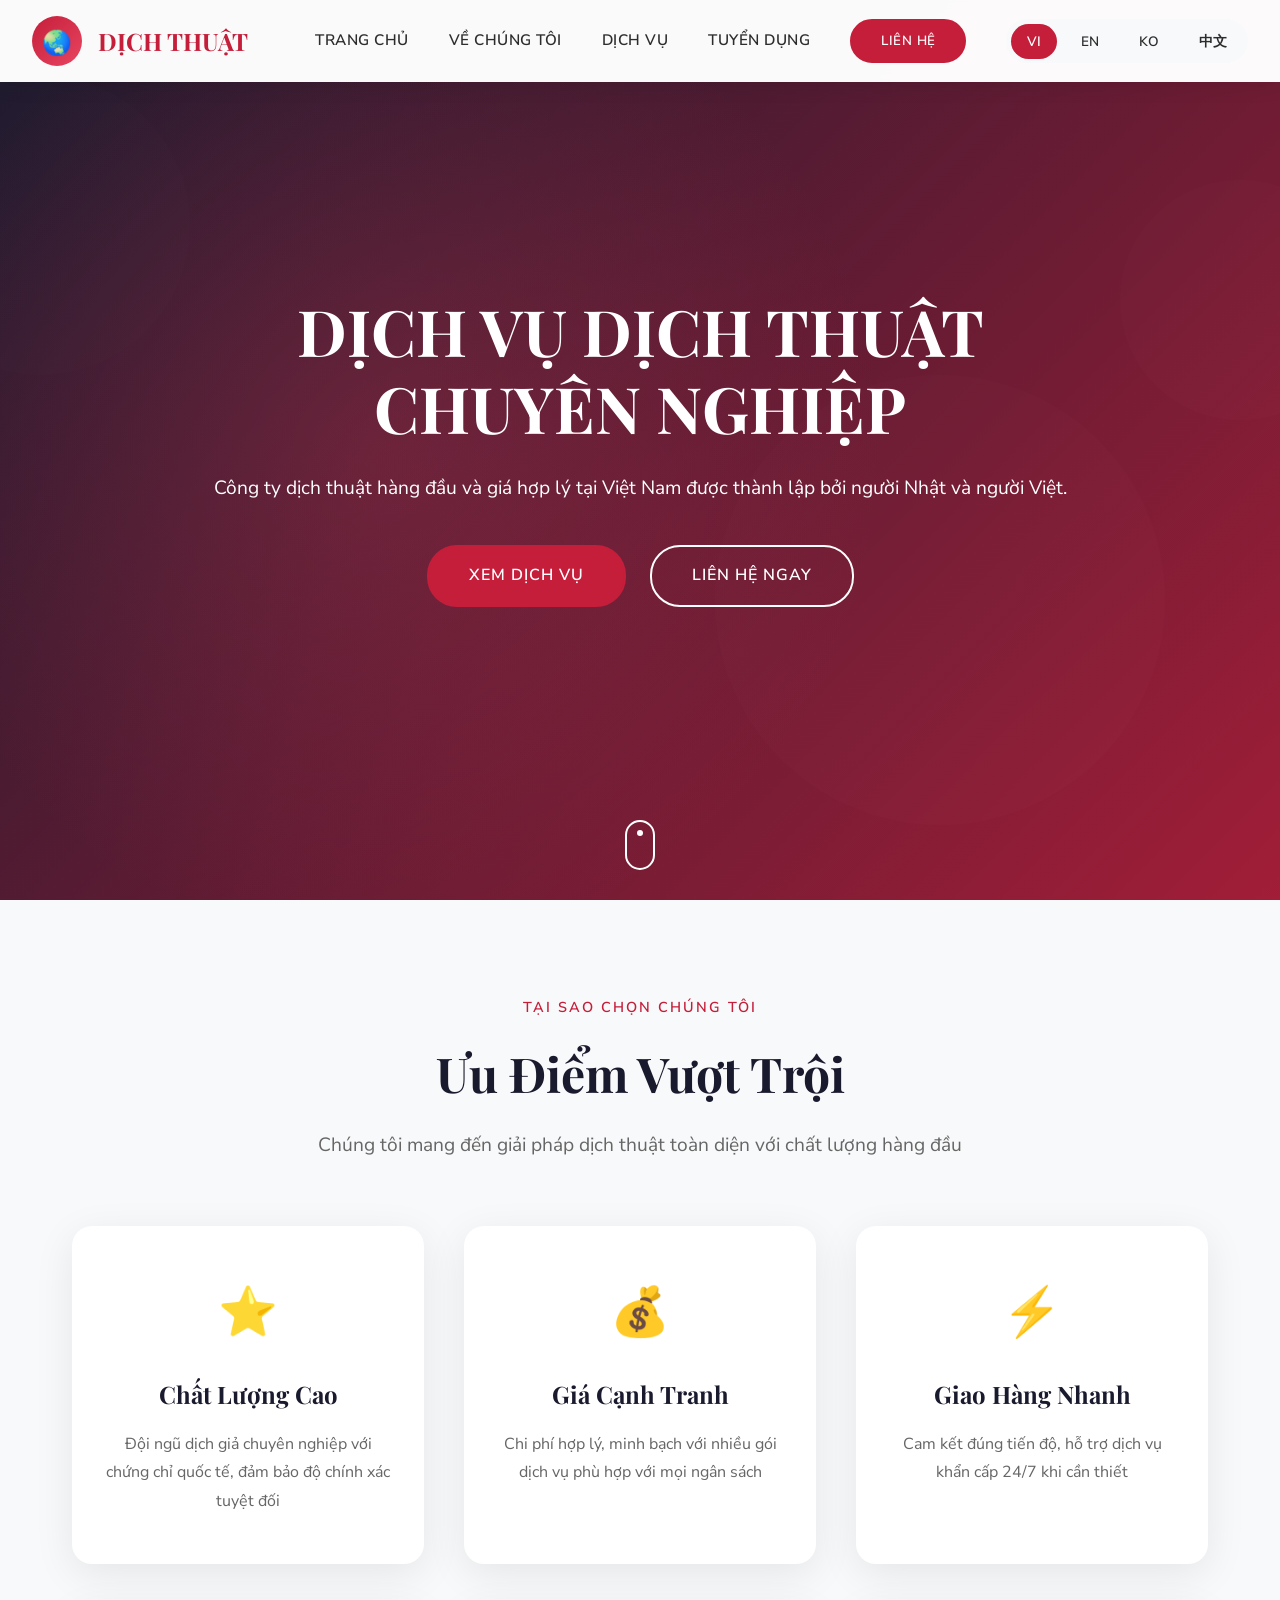
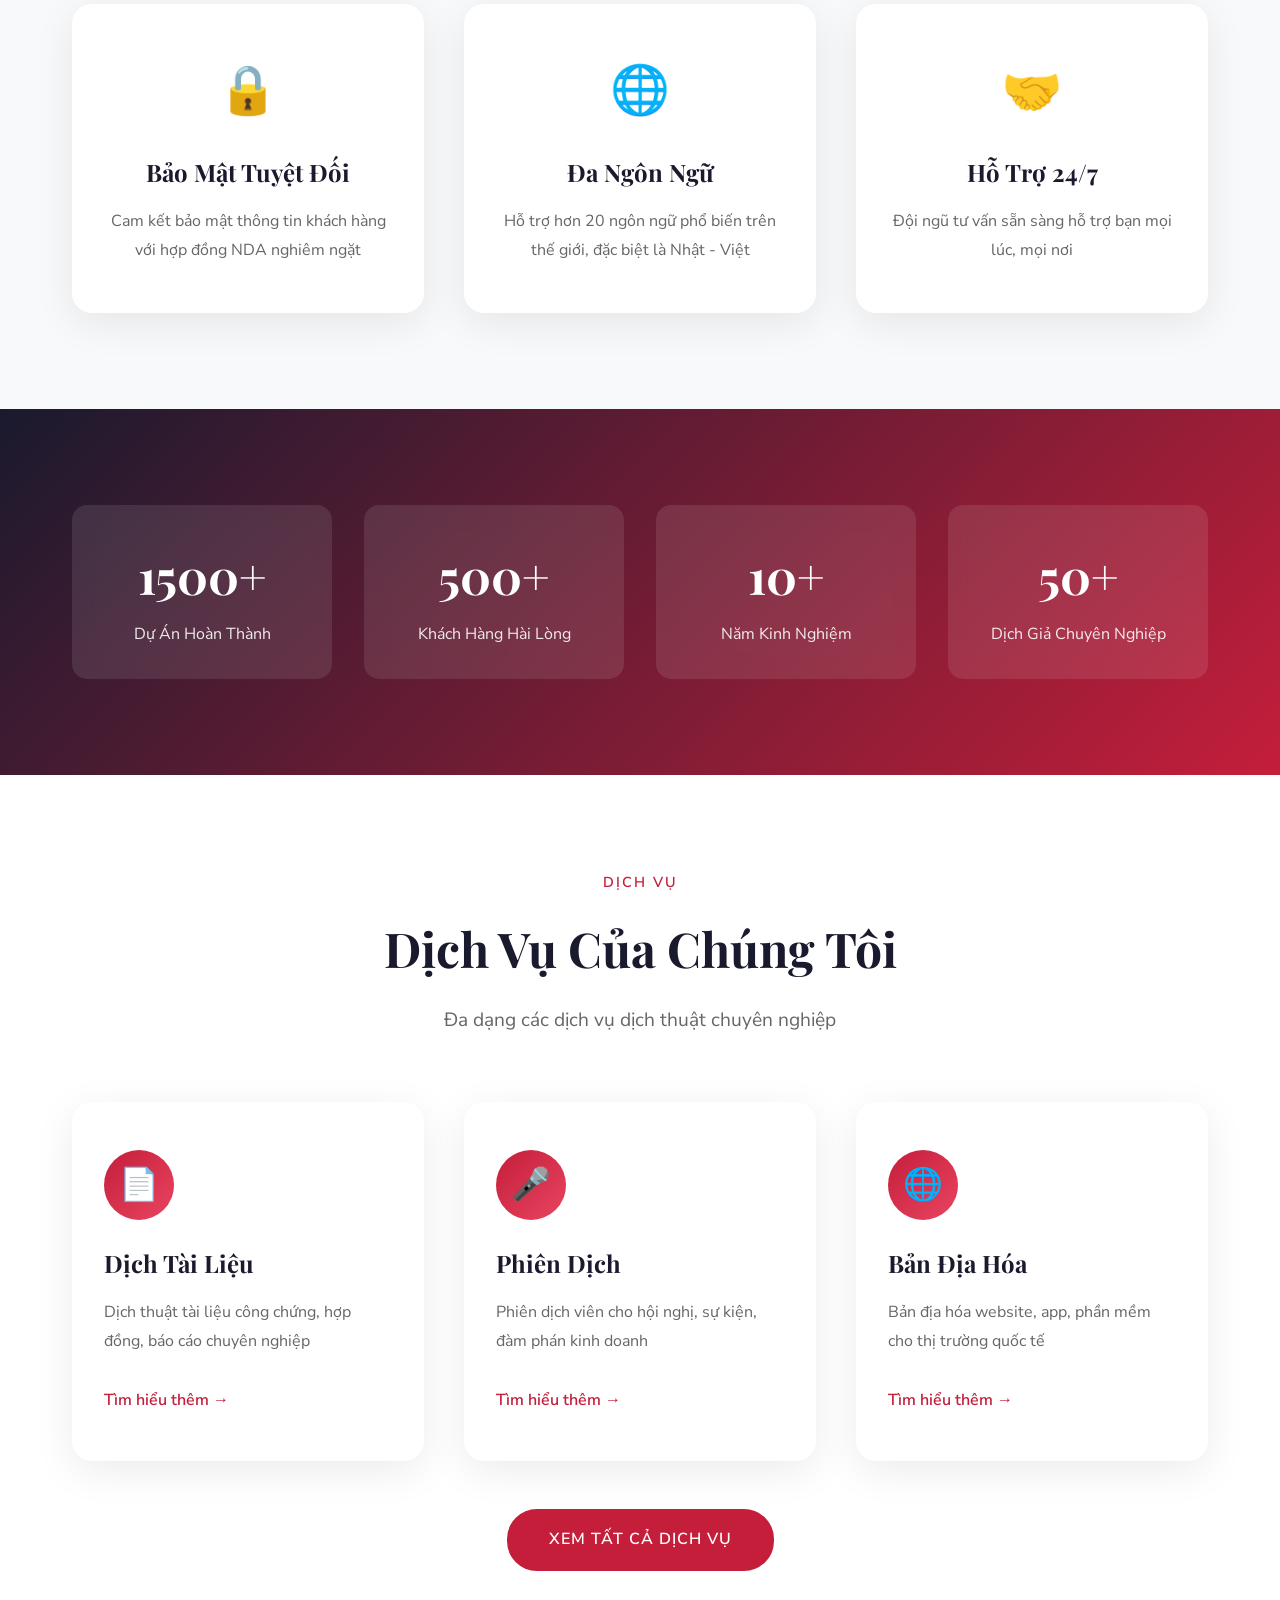
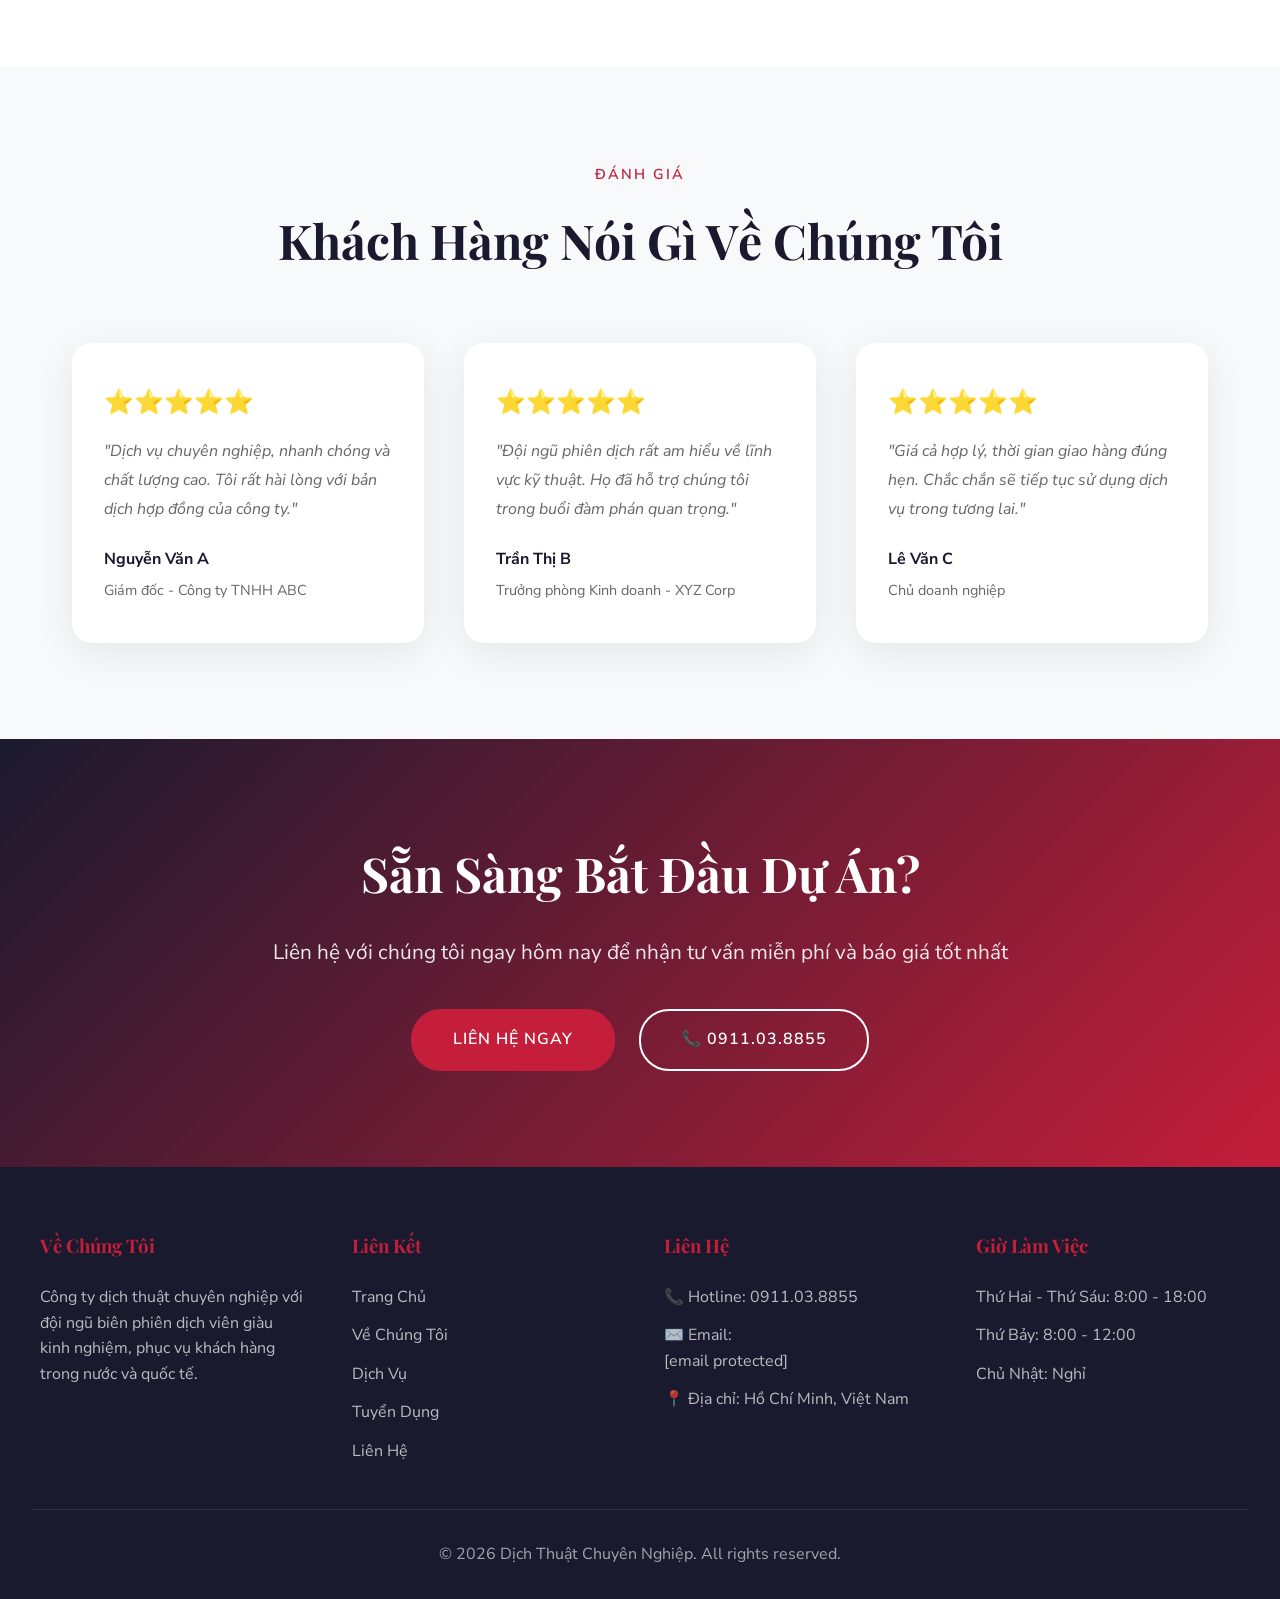
==== index.html @ 906af102 "deploy" ====
<!DOCTYPE html>
<html lang="vi">
<head>
    <meta charset="UTF-8">
    <meta name="viewport" content="width=device-width, initial-scale=1.0">
    <title>Trang Chủ - Dịch Thuật Chuyên Nghiệp</title>
    <link rel="preconnect" href="https://fonts.googleapis.com">
    <link rel="preconnect" href="https://fonts.gstatic.com" crossorigin>
    <link href="https://fonts.googleapis.com/css2?family=Playfair+Display:wght@400;600;700&family=Nunito+Sans:wght@300;400;600;700&display=swap" rel="stylesheet">
    <link rel="stylesheet" href="styles.css">
    <link rel="stylesheet" href="language-switcher.css">
</head>
<body>
    <!-- Navigation -->
    <nav class="navbar" id="navbar">
        <div class="nav-container">
            <div class="logo">
                <div class="logo-icon">🌏</div>
                <span>DỊCH THUẬT</span>
            </div>
            <ul class="nav-menu" id="navMenu">
                <li><a href="index.html" class="nav-link active" data-i18n="nav.home">Trang Chủ</a></li>
                <li><a href="about.html" class="nav-link" data-i18n="nav.about">Về Chúng Tôi</a></li>
                <li><a href="services.html" class="nav-link" data-i18n="nav.services">Dịch Vụ</a></li>
                <li><a href="recruitment.html" class="nav-link" data-i18n="nav.recruitment">Tuyển Dụng</a></li>
                <li><a href="contact.html"><button class="contact-btn" data-i18n="nav.contact">Liên Hệ</button></a></li>
                
                <!-- Language Switcher - Updated for 4 languages -->
                <li class="language-switcher">
                    <button class="lang-btn" data-lang="vi">VI</button>
                    <button class="lang-btn" data-lang="en">EN</button>
                    <button class="lang-btn" data-lang="ko">KO</button>
                    <button class="lang-btn" data-lang="zh">中文</button>
                </li>
            </ul>
            <button class="mobile-menu-btn" id="mobileMenuBtn">☰</button>
        </div>
    </nav>

    <!-- Hero Section -->
    <section class="hero">
        <div class="hero-content">
            <h1 data-i18n="hero.title">DỊCH VỤ DỊCH THUẬT CHUYÊN NGHIỆP</h1>
            <p class="hero-description" data-i18n="hero.desc">
                Công ty dịch thuật hàng đầu và giá hợp lý tại Việt Nam được thành lập bởi người Nhật và người Việt.
            </p>
            <div class="hero-buttons">
                <a href="services.html" class="btn-primary" data-i18n="hero.btn1">Xem Dịch Vụ</a>
                <a href="contact.html" class="btn-secondary" data-i18n="hero.btn2">Liên Hệ Ngay</a>
            </div>
        </div>
        <div class="scroll-indicator">
            <span></span>
        </div>
    </section>

    <!-- Why Choose Us Section -->
    <section class="section-light">
        <div class="container">
            <div class="section-header fade-in">
                <div class="section-tag" data-i18n="why.tag">TẠI SAO CHỌN CHÚNG TÔI</div>
                <h2 class="section-title" data-i18n="why.title">Ưu Điểm Vượt Trội</h2>
                <p class="section-description" data-i18n="why.desc">
                    Chúng tôi mang đến giải pháp dịch thuật toàn diện với chất lượng hàng đầu
                </p>
            </div>
            <div class="features-grid">
                <div class="feature-card fade-in">
                    <div class="feature-icon">⭐</div>
                    <h3 data-i18n="feature.quality.title">Chất Lượng Cao</h3>
                    <p data-i18n="feature.quality.desc">Đội ngũ dịch giả chuyên nghiệp với chứng chỉ quốc tế, đảm bảo độ chính xác tuyệt đối</p>
                </div>
                <div class="feature-card fade-in">
                    <div class="feature-icon">💰</div>
                    <h3 data-i18n="feature.price.title">Giá Cạnh Tranh</h3>
                    <p data-i18n="feature.price.desc">Chi phí hợp lý, minh bạch với nhiều gói dịch vụ phù hợp với mọi ngân sách</p>
                </div>
                <div class="feature-card fade-in">
                    <div class="feature-icon">⚡</div>
                    <h3 data-i18n="feature.speed.title">Giao Hàng Nhanh</h3>
                    <p data-i18n="feature.speed.desc">Cam kết đúng tiến độ, hỗ trợ dịch vụ khẩn cấp 24/7 khi cần thiết</p>
                </div>
                <div class="feature-card fade-in">
                    <div class="feature-icon">🔒</div>
                    <h3 data-i18n="feature.security.title">Bảo Mật Tuyệt Đối</h3>
                    <p data-i18n="feature.security.desc">Cam kết bảo mật thông tin khách hàng với hợp đồng NDA nghiêm ngặt</p>
                </div>
                <div class="feature-card fade-in">
                    <div class="feature-icon">🌐</div>
                    <h3 data-i18n="feature.multilang.title">Đa Ngôn Ngữ</h3>
                    <p data-i18n="feature.multilang.desc">Hỗ trợ hơn 20 ngôn ngữ phổ biến trên thế giới, đặc biệt là Nhật - Việt</p>
                </div>
                <div class="feature-card fade-in">
                    <div class="feature-icon">🤝</div>
                    <h3 data-i18n="feature.support.title">Hỗ Trợ 24/7</h3>
                    <p data-i18n="feature.support.desc">Đội ngũ tư vấn sẵn sàng hỗ trợ bạn mọi lúc, mọi nơi</p>
                </div>
            </div>
        </div>
    </section>

    <!-- Stats Section -->
    <section class="stats-section">
        <div class="container">
            <div class="stats-grid fade-in">
                <div class="stat-item">
                    <div class="stat-number">1500+</div>
                    <div class="stat-label" data-i18n="stat.projects">Dự Án Hoàn Thành</div>
                </div>
                <div class="stat-item">
                    <div class="stat-number">500+</div>
                    <div class="stat-label" data-i18n="stat.clients">Khách Hàng Hài Lòng</div>
                </div>
                <div class="stat-item">
                    <div class="stat-number">10+</div>
                    <div class="stat-label" data-i18n="stat.experience">Năm Kinh Nghiệm</div>
                </div>
                <div class="stat-item">
                    <div class="stat-number">50+</div>
                    <div class="stat-label" data-i18n="stat.translators">Dịch Giả Chuyên Nghiệp</div>
                </div>
            </div>
        </div>
    </section>

    <!-- Services Preview -->
    <section class="section-white">
        <div class="container">
            <div class="section-header fade-in">
                <div class="section-tag" data-i18n="services.tag">DỊCH VỤ</div>
                <h2 class="section-title" data-i18n="services.title">Dịch Vụ Của Chúng Tôi</h2>
                <p class="section-description" data-i18n="services.desc">
                    Đa dạng các dịch vụ dịch thuật chuyên nghiệp
                </p>
            </div>
            <div class="services-preview">
                <div class="service-card fade-in">
                    <div class="service-icon">📄</div>
                    <h3 data-i18n="service.document.title">Dịch Tài Liệu</h3>
                    <p data-i18n="service.document.desc">Dịch thuật tài liệu công chứng, hợp đồng, báo cáo chuyên nghiệp</p>
                    <a href="services.html#documents" class="learn-more" data-i18n="services.learnmore">Tìm hiểu thêm →</a>
                </div>
                <div class="service-card fade-in">
                    <div class="service-icon">🎤</div>
                    <h3 data-i18n="service.interpretation.title">Phiên Dịch</h3>
                    <p data-i18n="service.interpretation.desc">Phiên dịch viên cho hội nghị, sự kiện, đàm phán kinh doanh</p>
                    <a href="services.html#interpretation" class="learn-more" data-i18n="services.learnmore">Tìm hiểu thêm →</a>
                </div>
                <div class="service-card fade-in">
                    <div class="service-icon">🌐</div>
                    <h3 data-i18n="service.localization.title">Bản Địa Hóa</h3>
                    <p data-i18n="service.localization.desc">Bản địa hóa website, app, phần mềm cho thị trường quốc tế</p>
                    <a href="services.html#localization" class="learn-more" data-i18n="services.learnmore">Tìm hiểu thêm →</a>
                </div>
            </div>
            <div class="text-center" style="margin-top: 3rem;">
                <a href="services.html" class="btn-primary" data-i18n="services.viewall">Xem Tất Cả Dịch Vụ</a>
            </div>
        </div>
    </section>

    <!-- Testimonials Section -->
    <section class="section-light">
        <div class="container">
            <div class="section-header fade-in">
                <div class="section-tag" data-i18n="testimonials.tag">ĐÁNH GIÁ</div>
                <h2 class="section-title" data-i18n="testimonials.title">Khách Hàng Nói Gì Về Chúng Tôi</h2>
            </div>
            <div class="testimonials-grid">
                <div class="testimonial-card fade-in">
                    <div class="testimonial-rating">⭐⭐⭐⭐⭐</div>
                    <p class="testimonial-text" data-i18n="testimonial1.text">"Dịch vụ chuyên nghiệp, nhanh chóng và chất lượng cao. Tôi rất hài lòng với bản dịch hợp đồng của công ty."</p>
                    <div class="testimonial-author">
                        <strong data-i18n="testimonial1.name">Nguyễn Văn A</strong>
                        <span data-i18n="testimonial1.position">Giám đốc - Công ty TNHH ABC</span>
                    </div>
                </div>
                <div class="testimonial-card fade-in">
                    <div class="testimonial-rating">⭐⭐⭐⭐⭐</div>
                    <p class="testimonial-text" data-i18n="testimonial2.text">"Đội ngũ phiên dịch rất am hiểu về lĩnh vực kỹ thuật. Họ đã hỗ trợ chúng tôi trong buổi đàm phán quan trọng."</p>
                    <div class="testimonial-author">
                        <strong data-i18n="testimonial2.name">Trần Thị B</strong>
                        <span data-i18n="testimonial2.position">Trưởng phòng Kinh doanh - XYZ Corp</span>
                    </div>
                </div>
                <div class="testimonial-card fade-in">
                    <div class="testimonial-rating">⭐⭐⭐⭐⭐</div>
                    <p class="testimonial-text" data-i18n="testimonial3.text">"Giá cả hợp lý, thời gian giao hàng đúng hẹn. Chắc chắn sẽ tiếp tục sử dụng dịch vụ trong tương lai."</p>
                    <div class="testimonial-author">
                        <strong data-i18n="testimonial3.name">Lê Văn C</strong>
                        <span data-i18n="testimonial3.position">Chủ doanh nghiệp</span>
                    </div>
                </div>
            </div>
        </div>
    </section>

    <!-- CTA Section -->
    <section class="cta-section">
        <div class="container fade-in">
            <h2 data-i18n="cta.title">Sẵn Sàng Bắt Đầu Dự Án?</h2>
            <p data-i18n="cta.desc">Liên hệ với chúng tôi ngay hôm nay để nhận tư vấn miễn phí và báo giá tốt nhất</p>
            <div class="hero-buttons">
                <a href="contact.html" class="btn-primary" data-i18n="cta.btn1">Liên Hệ Ngay</a>
                <a href="tel:0911038855" class="btn-secondary" data-i18n="cta.btn2">📞 0911.03.8855</a>
            </div>
        </div>
    </section>

    <!-- Footer -->
    <footer>
        <div class="footer-content">
            <div class="footer-section">
                <h3 data-i18n="footer.about.title">Về Chúng Tôi</h3>
                <p data-i18n="footer.about.desc">Công ty dịch thuật chuyên nghiệp với đội ngũ biên phiên dịch viên giàu kinh nghiệm, phục vụ khách hàng trong nước và quốc tế.</p>
            </div>
            <div class="footer-section">
                <h3 data-i18n="footer.links.title">Liên Kết</h3>
                <a href="index.html" data-i18n="nav.home">Trang Chủ</a>
                <a href="about.html" data-i18n="nav.about">Về Chúng Tôi</a>
                <a href="services.html" data-i18n="nav.services">Dịch Vụ</a>
                <a href="recruitment.html" data-i18n="nav.recruitment">Tuyển Dụng</a>
                <a href="contact.html" data-i18n="nav.contact">Liên Hệ</a>
            </div>
            <div class="footer-section">
                <h3 data-i18n="footer.contact.title">Liên Hệ</h3>
                <p>📞 Hotline: 0911.03.8855</p>
                <p>✉️ Email: <a href="/cdn-cgi/l/email-protection" class="__cf_email__" data-cfemail="abc2c5cdc4ebcfc2c8c3dfc3decadfc8c3ded2cec5c5ccc3c2cedb85c8c4c6">[email&#160;protected]</a></p>
                <p>📍 Địa chỉ: Hồ Chí Minh, Việt Nam</p>
            </div>
            <div class="footer-section">
                <h3 data-i18n="footer.hours.title">Giờ Làm Việc</h3>
                <p data-i18n="footer.hours.weekday">Thứ Hai - Thứ Sáu: 8:00 - 18:00</p>
                <p data-i18n="footer.hours.saturday">Thứ Bảy: 8:00 - 12:00</p>
                <p data-i18n="footer.hours.sunday">Chủ Nhật: Nghỉ</p>
            </div>
        </div>
        <div class="footer-bottom">
            <p data-i18n="footer.copyright">&copy; 2026 Dịch Thuật Chuyên Nghiệp. All rights reserved.</p>
        </div>
    </footer>

    <!-- Load JavaScript files -->
    <script src="script.js"></script>
    <script src="i18n.js"></script>
</body>
</html>
---- styles.css ----
/* Reset and Base Styles */
* {
    margin: 0;
    padding: 0;
    box-sizing: border-box;
}

:root {
    --primary-color: #c41e3a;
    --secondary-color: #1a1a2e;
    --accent-color: #e94560;
    --text-dark: #2d2d2d;
    --text-light: #666;
    --bg-light: #f8f9fa;
    --white: #ffffff;
}

html {
    scroll-behavior: smooth;
}

body {
    font-family: 'Nunito Sans', sans-serif;
    color: var(--text-dark);
    line-height: 1.6;
    overflow-x: hidden;
}

.container {
    max-width: 1200px;
    margin: 0 auto;
    padding: 0 2rem;
}

.text-center {
    text-align: center;
}

/* Navigation */
.navbar {
    position: fixed;
    top: 0;
    width: 100%;
    background: rgba(255, 255, 255, 0.98);
    backdrop-filter: blur(10px);
    box-shadow: 0 2px 20px rgba(0, 0, 0, 0.1);
    z-index: 1000;
    transition: all 0.3s ease;
}

.navbar.scrolled {
    box-shadow: 0 4px 30px rgba(0, 0, 0, 0.15);
}

.nav-container {
    max-width: 1400px;
    margin: 0 auto;
    padding: 1rem 2rem;
    display: flex;
    justify-content: space-between;
    align-items: center;
}

.logo {
    display: flex;
    align-items: center;
    gap: 1rem;
    font-family: 'Playfair Display', serif;
    font-weight: 700;
    font-size: 1.5rem;
    color: var(--primary-color);
    text-decoration: none;
}

.logo-icon {
    width: 50px;
    height: 50px;
    background: linear-gradient(135deg, var(--primary-color), var(--accent-color));
    border-radius: 50%;
    display: flex;
    align-items: center;
    justify-content: center;
    color: white;
    font-size: 1.5rem;
}

.nav-menu {
    display: flex;
    list-style: none;
    gap: 2.5rem;
    align-items: center;
}

.nav-link {
    text-decoration: none;
    color: var(--text-dark);
    font-weight: 600;
    font-size: 0.95rem;
    text-transform: uppercase;
    letter-spacing: 0.5px;
    position: relative;
    transition: color 0.3s ease;
}

.nav-link::after {
    content: '';
    position: absolute;
    bottom: -5px;
    left: 0;
    width: 0;
    height: 2px;
    background: var(--primary-color);
    transition: width 0.3s ease;
}

.nav-link:hover,
.nav-link.active {
    color: var(--primary-color);
}

.nav-link:hover::after,
.nav-link.active::after {
    width: 100%;
}

.contact-btn {
    background: var(--primary-color);
    color: white;
    padding: 0.7rem 1.8rem;
    border-radius: 25px;
    border: 2px solid var(--primary-color);
    cursor: pointer;
    transition: all 0.3s ease;
    font-weight: 600;
    text-transform: uppercase;
    letter-spacing: 0.5px;
    font-family: 'Nunito Sans', sans-serif;
}

.contact-btn:hover {
    background: transparent;
    color: var(--primary-color);
    transform: translateY(-2px);
    box-shadow: 0 5px 15px rgba(196, 30, 58, 0.3);
}

.mobile-menu-btn {
    display: none;
    background: none;
    border: none;
    font-size: 1.5rem;
    cursor: pointer;
    color: var(--text-dark);
}

/* Hero Section */
.hero {
    height: 100vh;
    background: linear-gradient(135deg, rgba(26, 26, 46, 0.9), rgba(196, 30, 58, 0.8)), 
                url('data:image/svg+xml,<svg xmlns="http://www.w3.org/2000/svg" viewBox="0 0 1200 600"><rect fill="%231a1a2e" width="1200" height="600"/><g fill-opacity="0.05"><circle fill="%23fff" cx="200" cy="150" r="100"/><circle fill="%23fff" cx="800" cy="400" r="150"/><circle fill="%23fff" cx="1000" cy="200" r="80"/></g></svg>');
    background-size: cover;
    background-position: center;
    background-attachment: fixed;
    display: flex;
    align-items: center;
    justify-content: center;
    text-align: center;
    color: white;
    position: relative;
    overflow: hidden;
}

.hero::before {
    content: '';
    position: absolute;
    top: 0;
    left: 0;
    right: 0;
    bottom: 0;
    background: radial-gradient(circle at 30% 50%, rgba(233, 69, 96, 0.2) 0%, transparent 50%);
    animation: pulse 8s ease-in-out infinite;
}

@keyframes pulse {
    0%, 100% { opacity: 0.5; }
    50% { opacity: 0.8; }
}

.hero-content {
    max-width: 1000px;
    padding: 0 2rem;
    position: relative;
    z-index: 1;
    animation: fadeInUp 1s ease-out;
}

@keyframes fadeInUp {
    from {
        opacity: 0;
        transform: translateY(30px);
    }
    to {
        opacity: 1;
        transform: translateY(0);
    }
}

.hero h1 {
    font-family: 'Playfair Display', serif;
    font-size: 4rem;
    font-weight: 700;
    margin-bottom: 1.5rem;
    line-height: 1.2;
}

.hero-description {
    font-size: 1.2rem;
    margin-bottom: 2.5rem;
    line-height: 1.8;
}

.hero-buttons {
    display: flex;
    gap: 1.5rem;
    justify-content: center;
    flex-wrap: wrap;
}

.btn-primary, .btn-secondary {
    padding: 1rem 2.5rem;
    border-radius: 30px;
    font-weight: 600;
    text-decoration: none;
    text-transform: uppercase;
    letter-spacing: 1px;
    transition: all 0.3s ease;
    display: inline-block;
}

.btn-primary {
    background: var(--primary-color);
    color: white;
    border: 2px solid var(--primary-color);
}

.btn-primary:hover {
    background: transparent;
    transform: translateY(-3px);
    box-shadow: 0 10px 30px rgba(196, 30, 58, 0.4);
}

.btn-secondary {
    background: transparent;
    color: white;
    border: 2px solid white;
}

.btn-secondary:hover {
    background: white;
    color: var(--primary-color);
    transform: translateY(-3px);
    box-shadow: 0 10px 30px rgba(255, 255, 255, 0.3);
}

.scroll-indicator {
    position: absolute;
    bottom: 30px;
    left: 50%;
    transform: translateX(-50%);
    animation: bounce 2s infinite;
}

@keyframes bounce {
    0%, 20%, 50%, 80%, 100% {
        transform: translateX(-50%) translateY(0);
    }
    40% {
        transform: translateX(-50%) translateY(-10px);
    }
    60% {
        transform: translateX(-50%) translateY(-5px);
    }
}

.scroll-indicator span {
    display: block;
    width: 30px;
    height: 50px;
    border: 2px solid white;
    border-radius: 25px;
    position: relative;
}

.scroll-indicator span::before {
    content: '';
    position: absolute;
    top: 8px;
    left: 50%;
    transform: translateX(-50%);
    width: 6px;
    height: 6px;
    background: white;
    border-radius: 50%;
    animation: scroll 2s infinite;
}

@keyframes scroll {
    0% {
        opacity: 1;
        top: 8px;
    }
    100% {
        opacity: 0;
        top: 30px;
    }
}

/* Section Styles */
section {
    padding: 6rem 2rem;
    position: relative;
}

.section-light {
    background: var(--bg-light);
}

.section-white {
    background: var(--white);
}

.section-header {
    text-align: center;
    margin-bottom: 4rem;
}

.section-tag {
    color: var(--primary-color);
    font-weight: 600;
    text-transform: uppercase;
    letter-spacing: 2px;
    font-size: 0.9rem;
    margin-bottom: 1rem;
    display: block;
}

.section-title {
    font-family: 'Playfair Display', serif;
    font-size: 3rem;
    font-weight: 700;
    color: var(--secondary-color);
    margin-bottom: 1rem;
}

.section-description {
    color: var(--text-light);
    font-size: 1.2rem;
    max-width: 700px;
    margin: 0 auto;
    line-height: 1.8;
}

/* Features Grid */
.features-grid {
    display: grid;
    grid-template-columns: repeat(auto-fit, minmax(300px, 1fr));
    gap: 2.5rem;
    margin-top: 3rem;
}

.feature-card {
    background: white;
    padding: 3rem 2rem;
    border-radius: 20px;
    box-shadow: 0 10px 40px rgba(0, 0, 0, 0.08);
    transition: all 0.3s ease;
    text-align: center;
}

.feature-card:hover {
    transform: translateY(-10px);
    box-shadow: 0 20px 60px rgba(0, 0, 0, 0.15);
}

.feature-icon {
    font-size: 3rem;
    margin-bottom: 1.5rem;
}

.feature-card h3 {
    font-family: 'Playfair Display', serif;
    font-size: 1.5rem;
    margin-bottom: 1rem;
    color: var(--secondary-color);
}

.feature-card p {
    color: var(--text-light);
    line-height: 1.8;
}

/* Stats Section */
.stats-section {
    background: linear-gradient(135deg, var(--secondary-color), var(--primary-color));
    color: white;
}

.stats-grid {
    display: grid;
    grid-template-columns: repeat(auto-fit, minmax(200px, 1fr));
    gap: 2rem;
}

.stat-item {
    text-align: center;
    padding: 2rem;
    background: rgba(255, 255, 255, 0.1);
    border-radius: 15px;
    backdrop-filter: blur(10px);
    transition: transform 0.3s ease;
}

.stat-item:hover {
    transform: translateY(-10px);
    background: rgba(255, 255, 255, 0.15);
}

.stat-number {
    font-size: 3rem;
    font-weight: 700;
    color: white;
    font-family: 'Playfair Display', serif;
}

.stat-label {
    color: rgba(255, 255, 255, 0.9);
    font-size: 1rem;
    margin-top: 0.5rem;
}

/* Services Grid */
.services-grid,
.services-preview {
    display: grid;
    grid-template-columns: repeat(auto-fit, minmax(300px, 1fr));
    gap: 2.5rem;
    margin-top: 3rem;
}

.service-card {
    background: white;
    padding: 3rem 2rem;
    border-radius: 20px;
    box-shadow: 0 10px 40px rgba(0, 0, 0, 0.08);
    transition: all 0.3s ease;
    position: relative;
    overflow: hidden;
}

.service-card::before {
    content: '';
    position: absolute;
    top: 0;
    left: 0;
    width: 100%;
    height: 5px;
    background: linear-gradient(90deg, var(--primary-color), var(--accent-color));
    transform: scaleX(0);
    transition: transform 0.3s ease;
}

.service-card:hover {
    transform: translateY(-10px);
    box-shadow: 0 20px 60px rgba(0, 0, 0, 0.15);
}

.service-card:hover::before {
    transform: scaleX(1);
}

.service-icon {
    width: 70px;
    height: 70px;
    background: linear-gradient(135deg, var(--primary-color), var(--accent-color));
    border-radius: 50%;
    display: flex;
    align-items: center;
    justify-content: center;
    margin-bottom: 1.5rem;
    font-size: 2rem;
    color: white;
}

.service-card h3 {
    font-family: 'Playfair Display', serif;
    font-size: 1.5rem;
    margin-bottom: 1rem;
    color: var(--secondary-color);
}

.service-card p {
    color: var(--text-light);
    line-height: 1.8;
    margin-bottom: 1rem;
}

.learn-more {
    color: var(--primary-color);
    text-decoration: none;
    font-weight: 600;
    display: inline-block;
    margin-top: 1rem;
    transition: transform 0.3s ease;
}

.learn-more:hover {
    transform: translateX(5px);
}

/* Testimonials */
.testimonials-grid {
    display: grid;
    grid-template-columns: repeat(auto-fit, minmax(300px, 1fr));
    gap: 2.5rem;
    margin-top: 3rem;
}

.testimonial-card {
    background: white;
    padding: 2.5rem 2rem;
    border-radius: 20px;
    box-shadow: 0 10px 40px rgba(0, 0, 0, 0.08);
}

.testimonial-rating {
    font-size: 1.5rem;
    margin-bottom: 1rem;
    color: #ffc107;
}

.testimonial-text {
    color: var(--text-light);
    line-height: 1.8;
    margin-bottom: 1.5rem;
    font-style: italic;
}

.testimonial-author strong {
    display: block;
    color: var(--secondary-color);
    margin-bottom: 0.3rem;
}

.testimonial-author span {
    color: var(--text-light);
    font-size: 0.9rem;
}

/* CTA Section */
.cta-section {
    background: linear-gradient(135deg, var(--secondary-color), var(--primary-color));
    color: white;
    text-align: center;
    padding: 6rem 2rem;
}

.cta-section h2 {
    font-family: 'Playfair Display', serif;
    font-size: 3rem;
    margin-bottom: 1.5rem;
}

.cta-section p {
    font-size: 1.3rem;
    margin-bottom: 2.5rem;
    opacity: 0.9;
}

/* Footer */
footer {
    background: var(--secondary-color);
    color: white;
    padding: 4rem 2rem 2rem;
}

.footer-content {
    max-width: 1200px;
    margin: 0 auto;
    display: grid;
    grid-template-columns: repeat(auto-fit, minmax(250px, 1fr));
    gap: 3rem;
    margin-bottom: 2rem;
}

.footer-section h3 {
    font-family: 'Playfair Display', serif;
    margin-bottom: 1.5rem;
    color: var(--primary-color);
}

.footer-section p,
.footer-section a {
    color: rgba(255, 255, 255, 0.7);
    text-decoration: none;
    display: block;
    margin-bottom: 0.8rem;
    transition: color 0.3s ease;
    line-height: 1.6;
}

.footer-section a:hover {
    color: white;
}

.footer-bottom {
    text-align: center;
    padding-top: 2rem;
    border-top: 1px solid rgba(255, 255, 255, 0.1);
    color: rgba(255, 255, 255, 0.6);
}

/* Animation on Scroll */
.fade-in {
    opacity: 0;
    transform: translateY(30px);
    transition: opacity 0.6s ease, transform 0.6s ease;
}

.fade-in.visible {
    opacity: 1;
    transform: translateY(0);
}

/* Responsive Design */
@media (max-width: 968px) {
    .nav-menu {
        position: fixed;
        left: -100%;
        top: 80px;
        flex-direction: column;
        background: white;
        width: 100%;
        text-align: center;
        transition: 0.3s;
        box-shadow: 0 10px 27px rgba(0, 0, 0, 0.05);
        padding: 2rem 0;
        gap: 1.5rem;
    }

    .nav-menu.active {
        left: 0;
    }

    .mobile-menu-btn {
        display: block;
    }

    .hero h1 {
        font-size: 2.5rem;
    }

    .hero-subtitle {
        font-size: 1.2rem;
    }

    .hero-description {
        font-size: 1rem;
    }

    .hero-buttons {
        flex-direction: column;
    }

    .section-title {
        font-size: 2rem;
    }
}

@media (max-width: 768px) {
    section {
        padding: 4rem 1.5rem;
    }

    .hero h1 {
        font-size: 2rem;
    }

    .section-title {
        font-size: 1.8rem;
    }
}
---- language-switcher.css ----
/* Language Switcher Styles */
.language-switcher {
    display: flex;
    gap: 0.5rem;
    align-items: center;
    background: var(--bg-light);
    padding: 0.3rem;
    border-radius: 25px;
}

.lang-btn {
    padding: 0.5rem 1rem;
    border: none;
    background: transparent;
    color: var(--text-dark);
    font-weight: 600;
    font-size: 0.85rem;
    cursor: pointer;
    border-radius: 20px;
    transition: all 0.3s ease;
    text-transform: uppercase;
    font-family: 'Nunito Sans', sans-serif;
    min-width: 45px;
}

.lang-btn:hover {
    background: rgba(196, 30, 58, 0.1);
    color: var(--primary-color);
}

.lang-btn.active {
    background: var(--primary-color);
    color: white;
}

/* Mobile Responsive */
@media (max-width: 968px) {
    .language-switcher {
        width: 100%;
        justify-content: center;
        padding: 0.5rem;
        margin-top: 1rem;
    }
    
    .lang-btn {
        flex: 1;
        padding: 0.6rem 0.8rem;
        font-size: 0.8rem;
    }
}

/* Extra small screens */
@media (max-width: 480px) {
    .lang-btn {
        padding: 0.5rem 0.6rem;
        font-size: 0.75rem;
        min-width: 40px;
    }
}
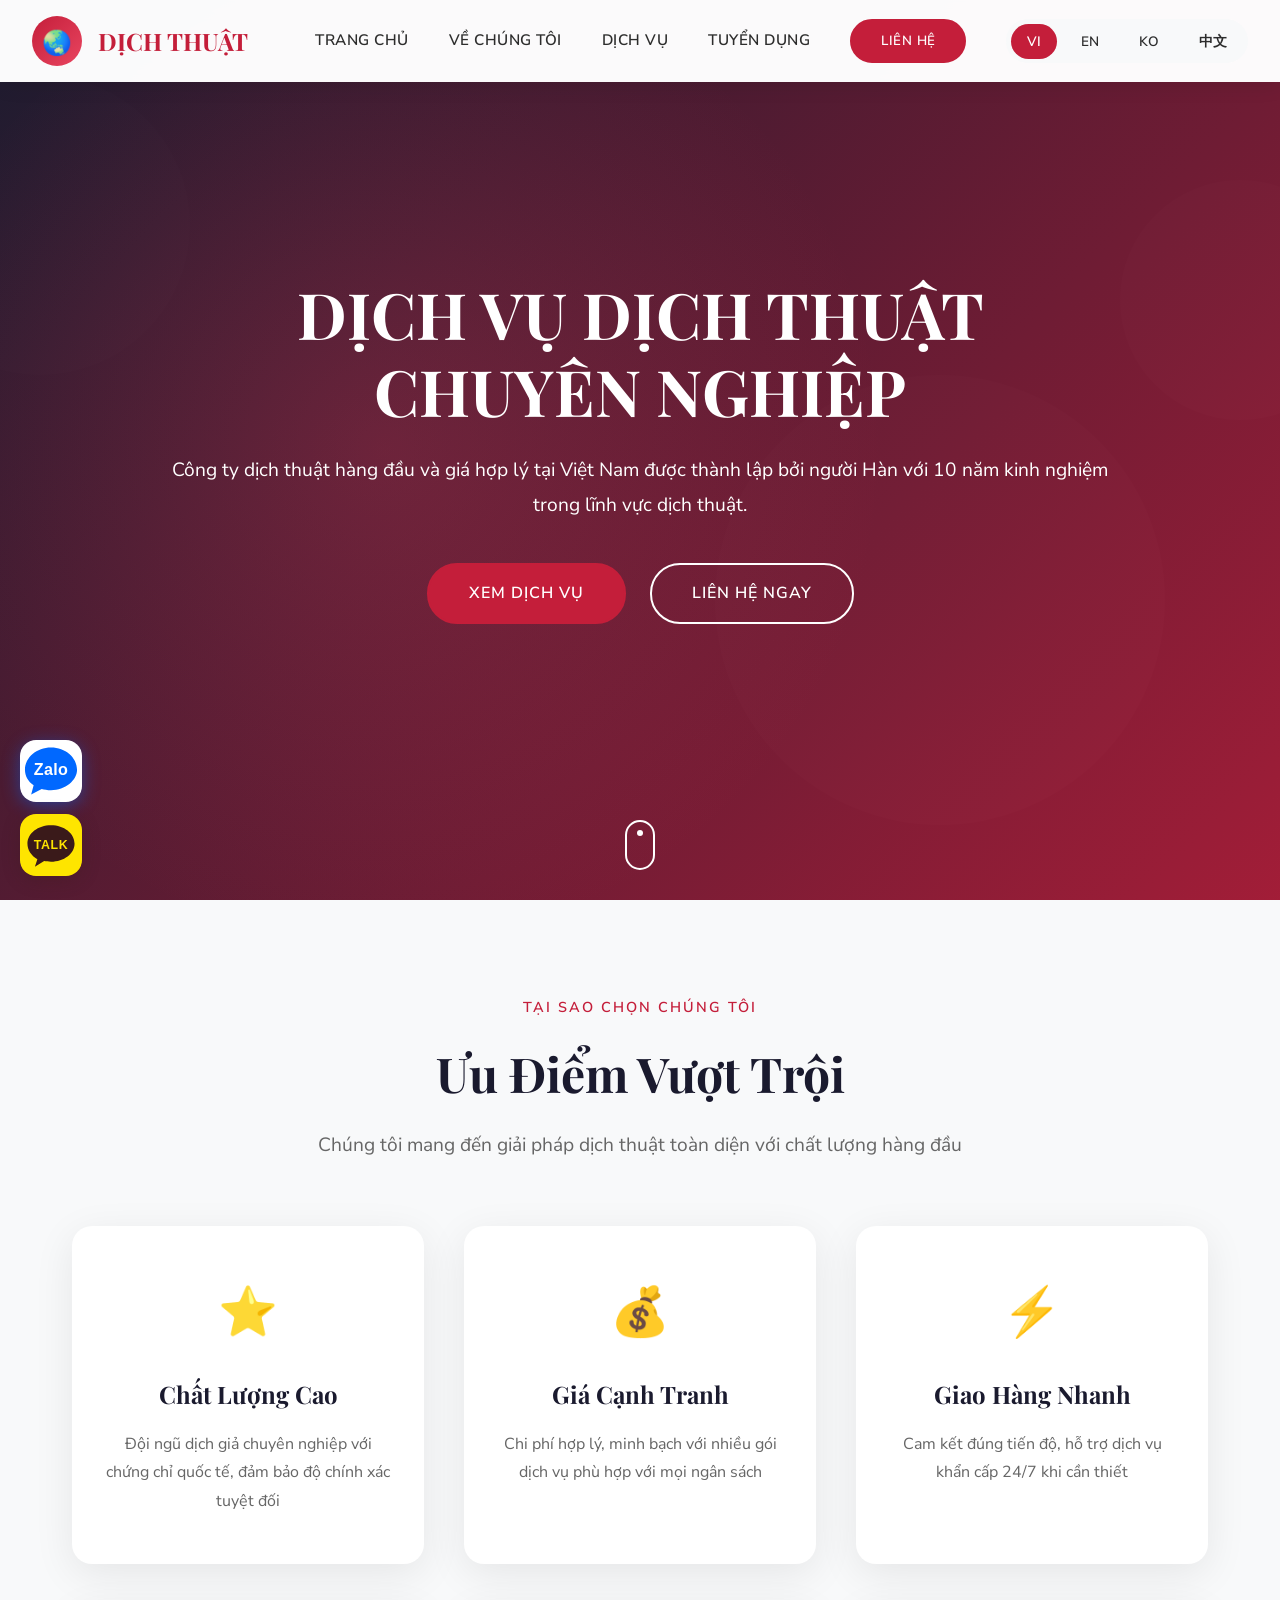
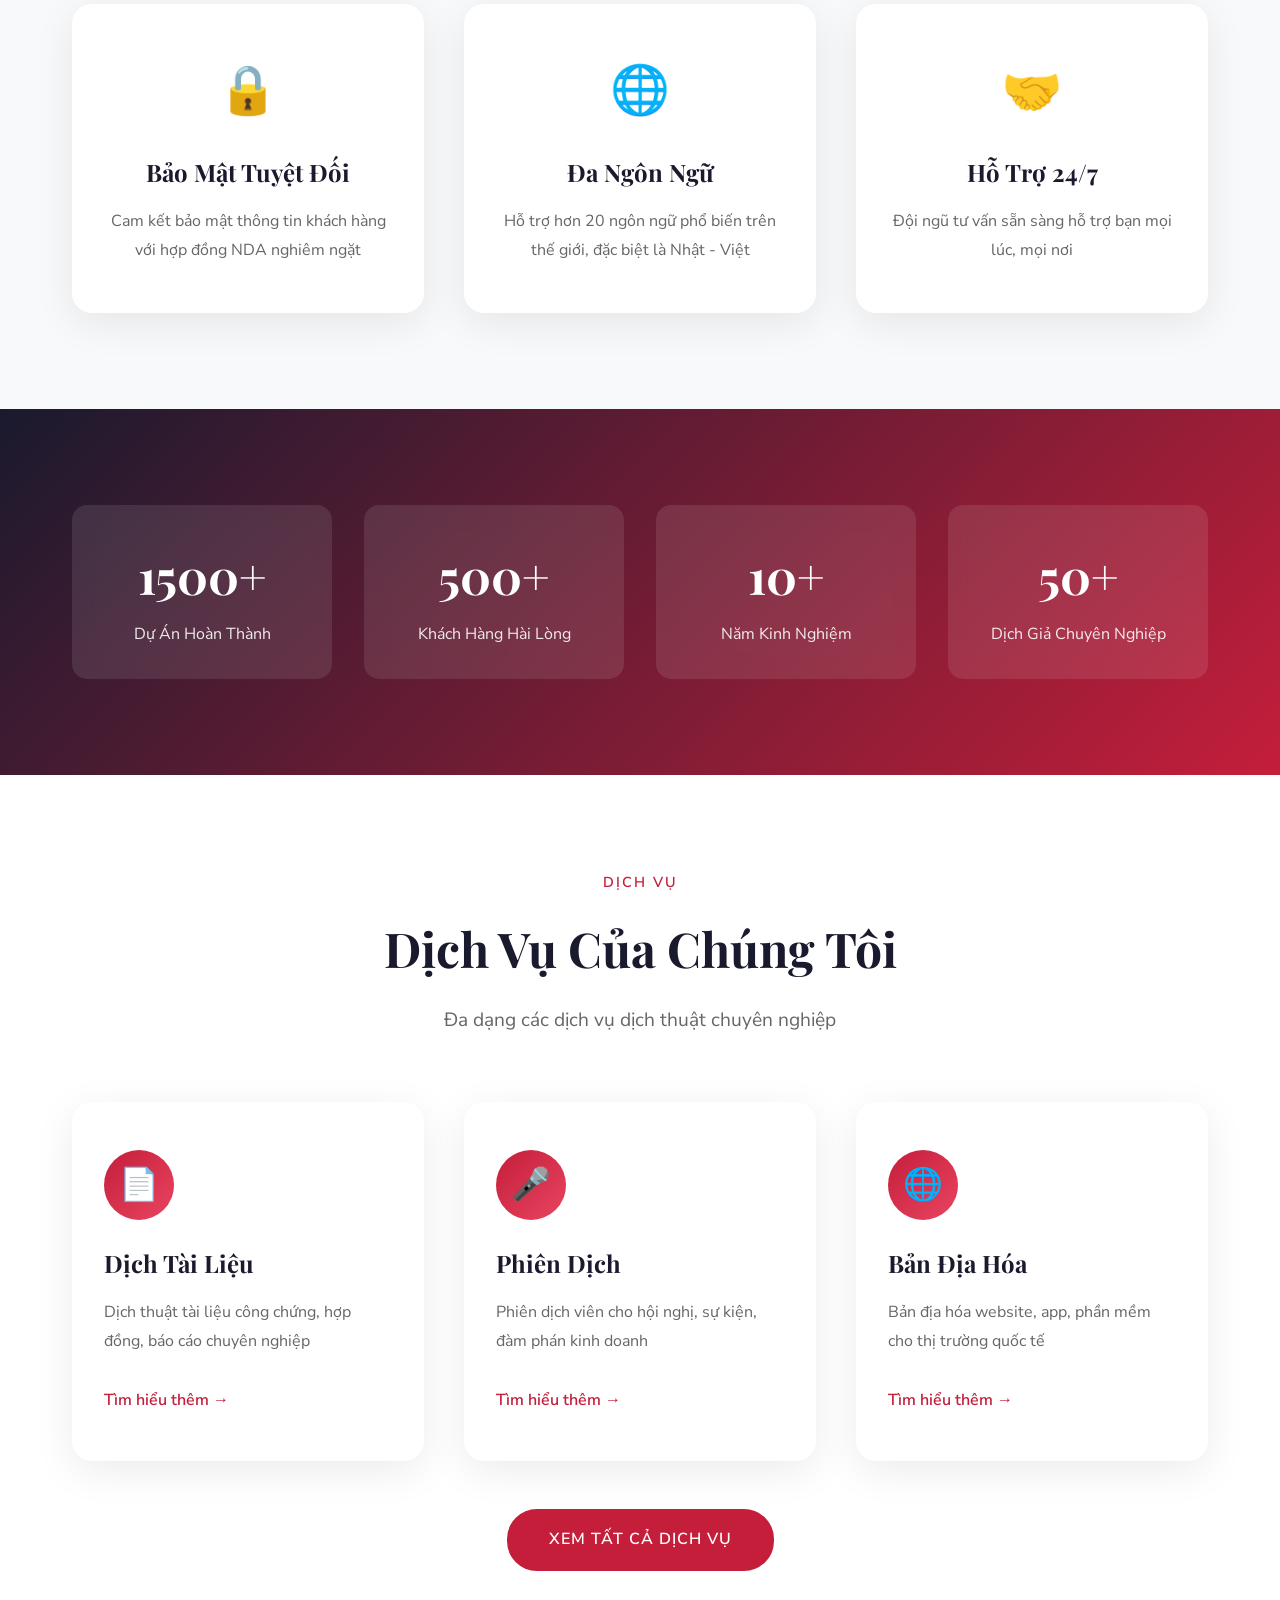
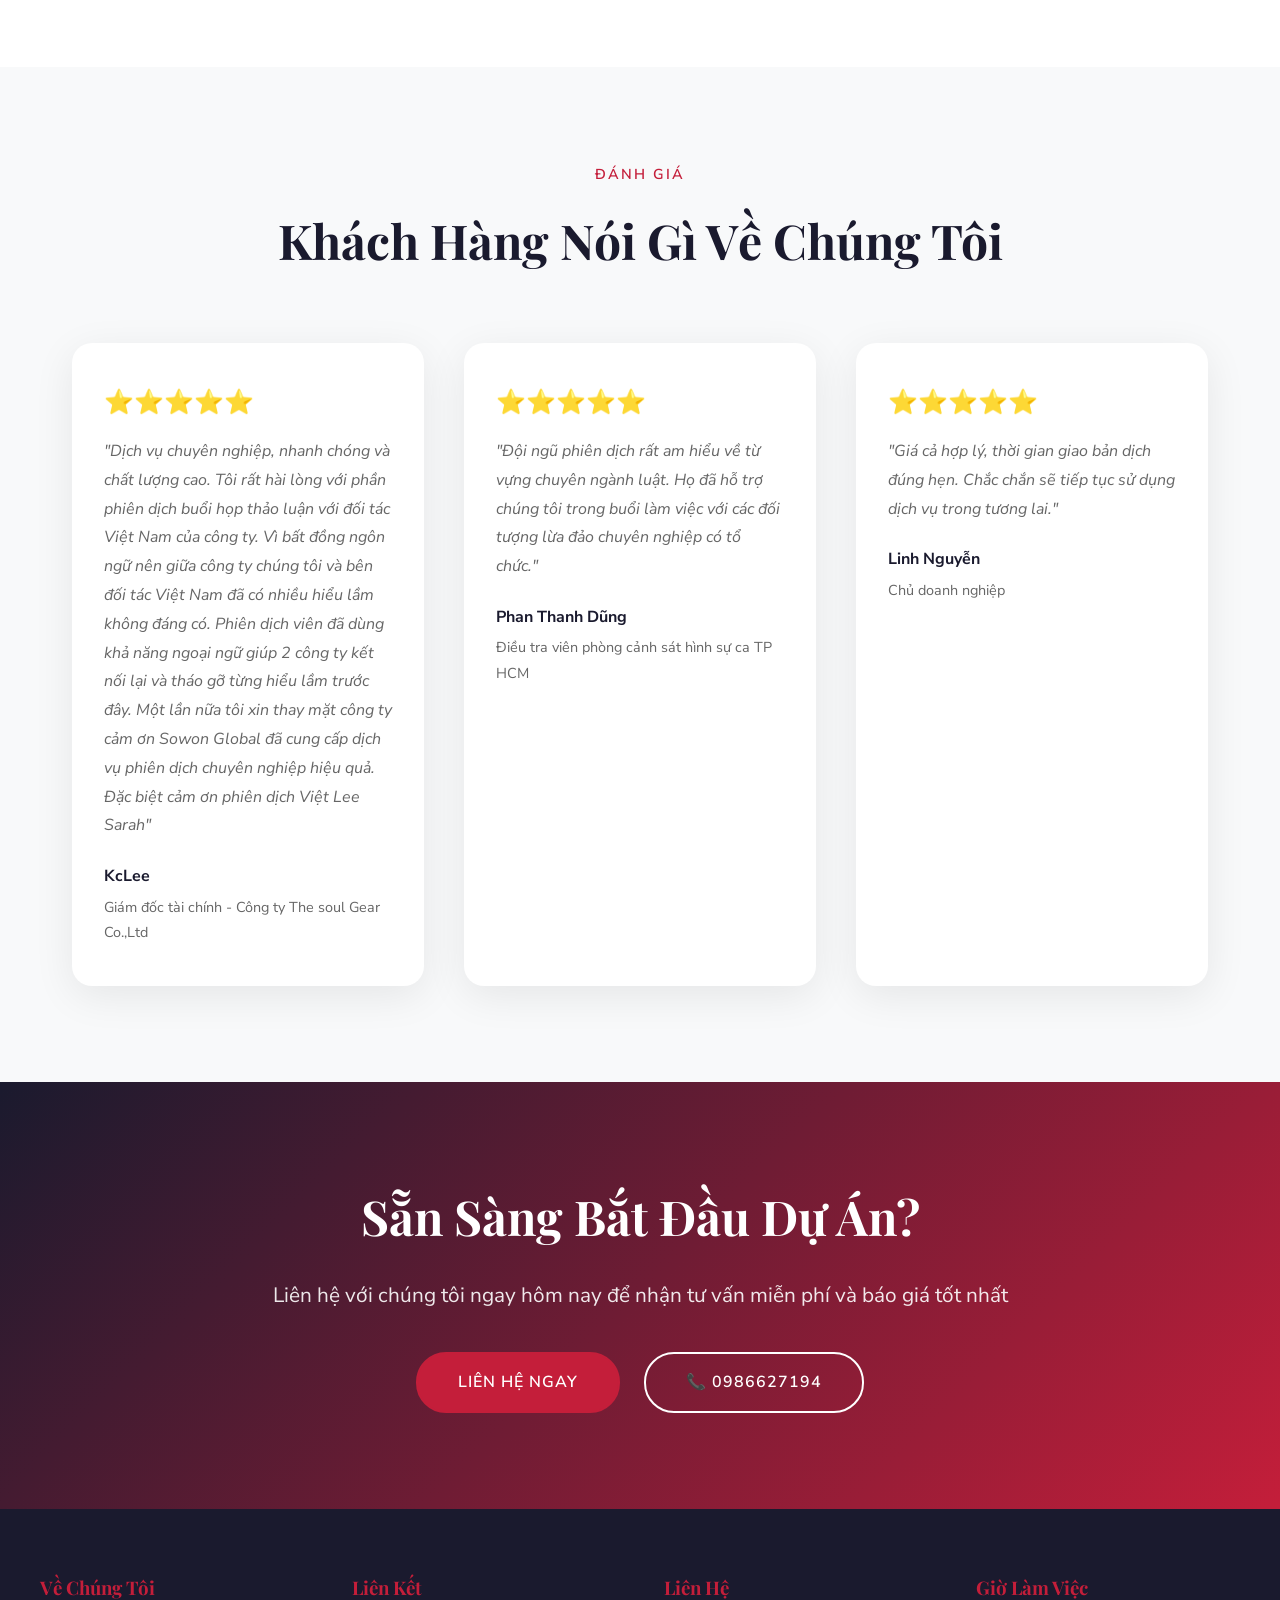
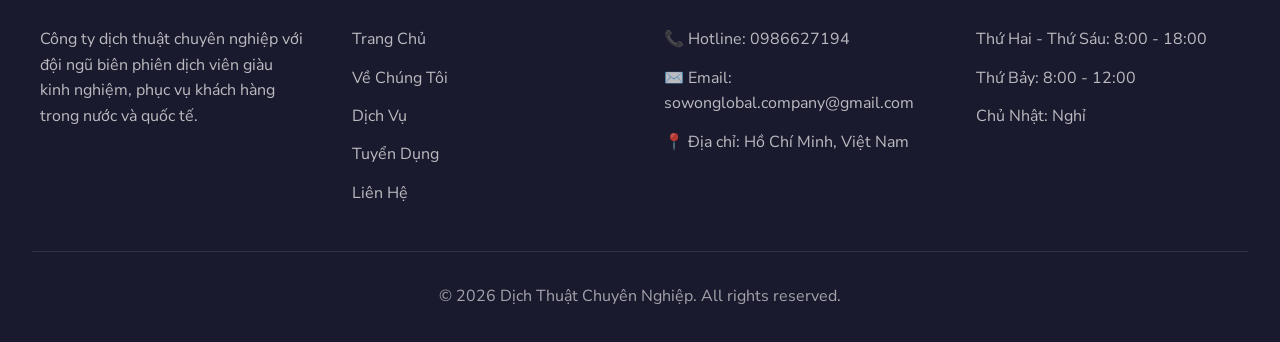
==== commit 00376963: "Change content" ====
--- a/index.html
+++ b/index.html
@@ -11,6 +11,7 @@
     <link rel="stylesheet" href="language-switcher.css">
 </head>
 <body>
+    <script src="floating-contact.js"></script>
     <!-- Navigation -->
     <nav class="navbar" id="navbar">
         <div class="nav-container">
@@ -202,7 +203,7 @@
             <p data-i18n="cta.desc">Liên hệ với chúng tôi ngay hôm nay để nhận tư vấn miễn phí và báo giá tốt nhất</p>
             <div class="hero-buttons">
                 <a href="contact.html" class="btn-primary" data-i18n="cta.btn1">Liên Hệ Ngay</a>
-                <a href="tel:0911038855" class="btn-secondary" data-i18n="cta.btn2">📞 0911.03.8855</a>
+                <a href="tel:0986627194" class="btn-secondary" data-i18n="cta.btn2">📞 0986627194</a>
             </div>
         </div>
     </section>
@@ -224,8 +225,8 @@
             </div>
             <div class="footer-section">
                 <h3 data-i18n="footer.contact.title">Liên Hệ</h3>
-                <p>📞 Hotline: 0911.03.8855</p>
-                <p>✉️ Email: <a href="/cdn-cgi/l/email-protection" class="__cf_email__" data-cfemail="abc2c5cdc4ebcfc2c8c3dfc3decadfc8c3ded2cec5c5ccc3c2cedb85c8c4c6">[email&#160;protected]</a></p>
+                <p>📞 Hotline: 0986627194</p>
+                <p>✉️ Email: <a href="/cdn-cgi/l/email-protection" class="__cf_email__" data-cfemail="abc2c5cdc4ebcfc2c8c3dfc3decadfc8c3ded2cec5c5ccc3c2cedb85c8c4c6">sowonglobal.company@gmail.com</a></p>
                 <p>📍 Địa chỉ: Hồ Chí Minh, Việt Nam</p>
             </div>
             <div class="footer-section">
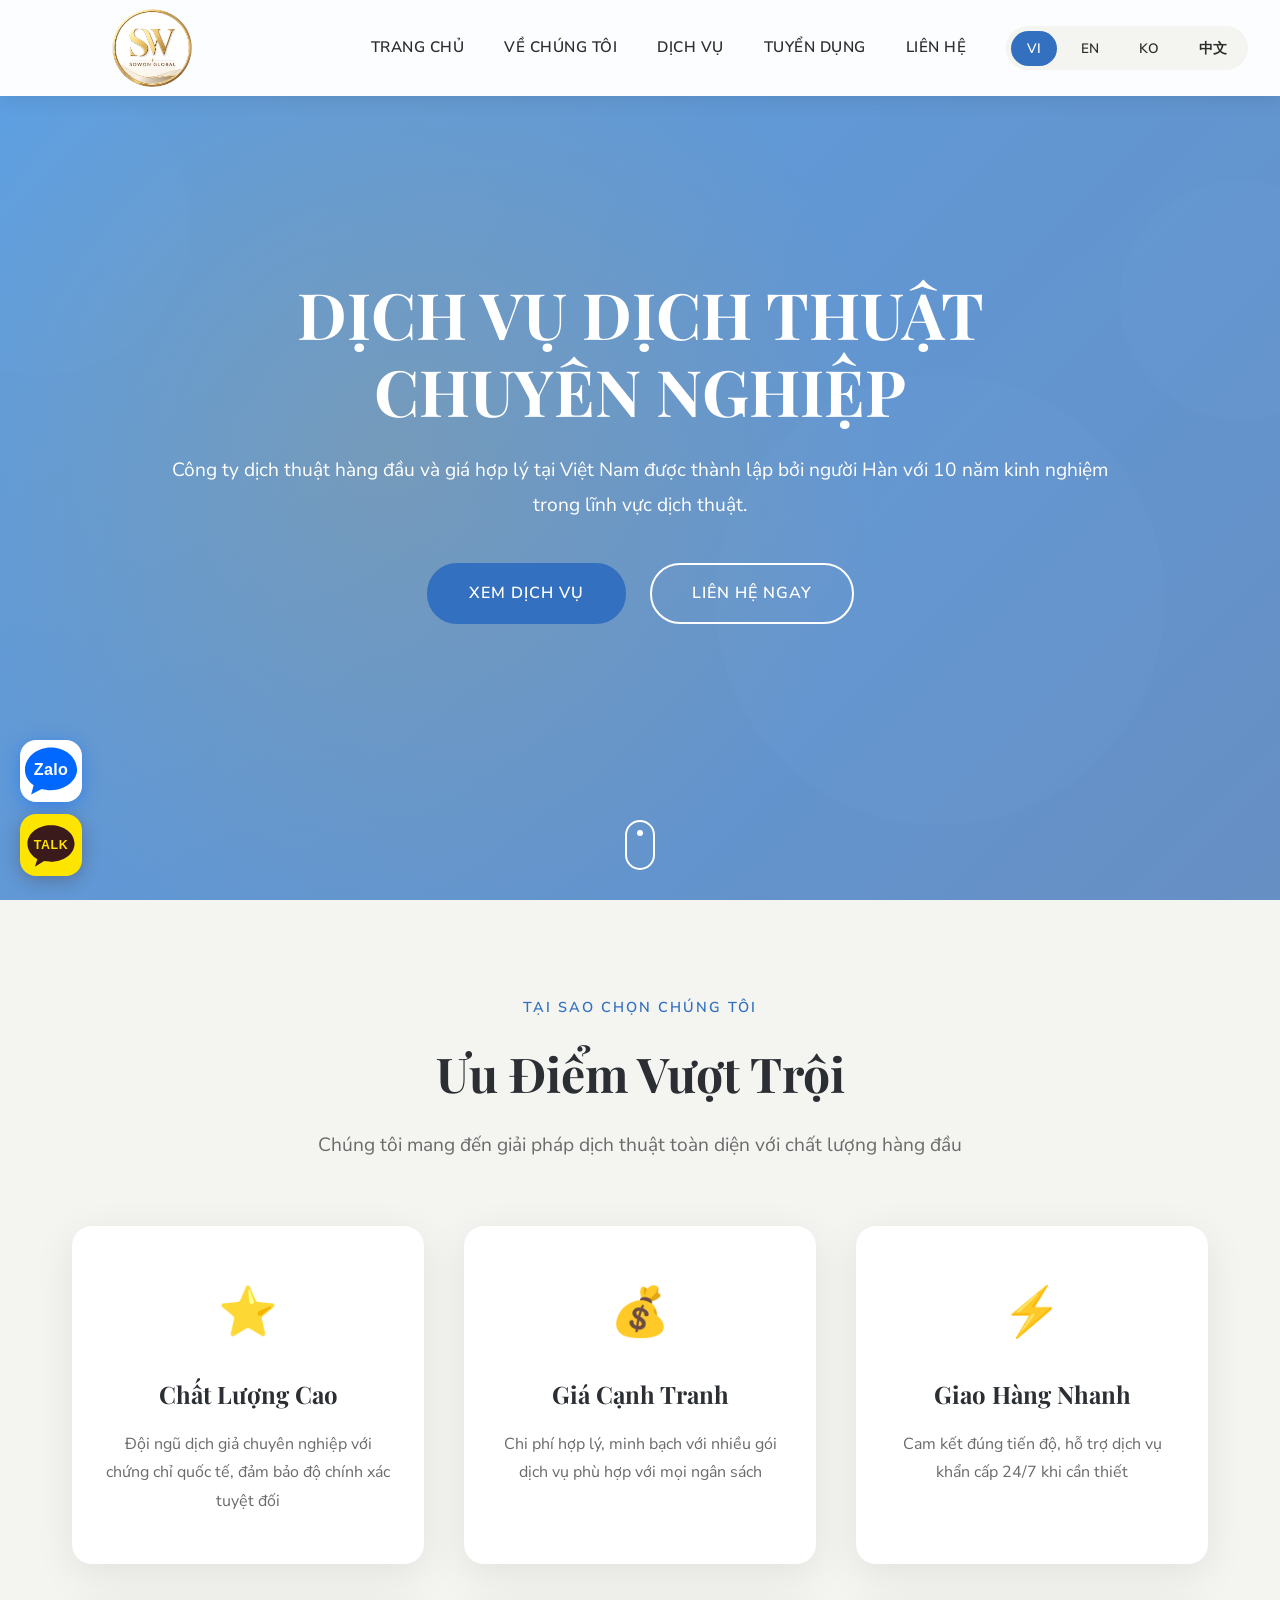
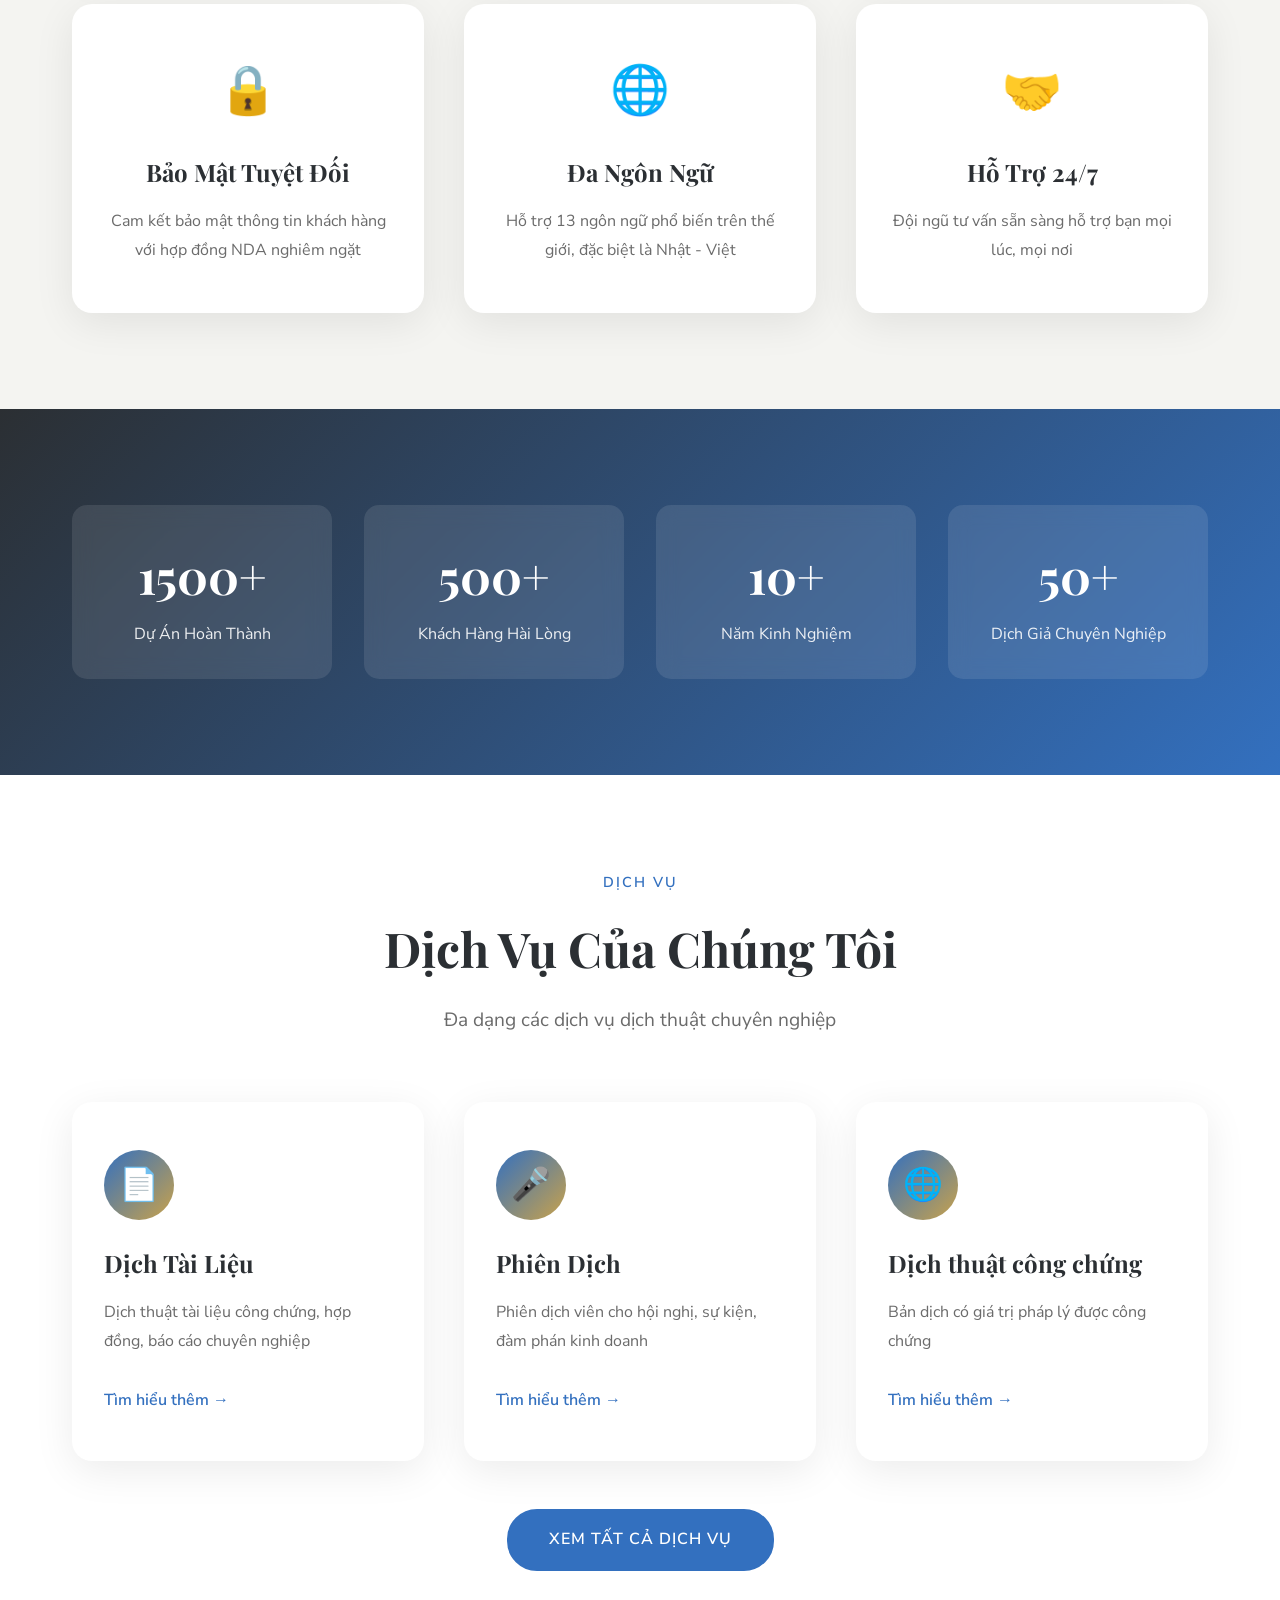
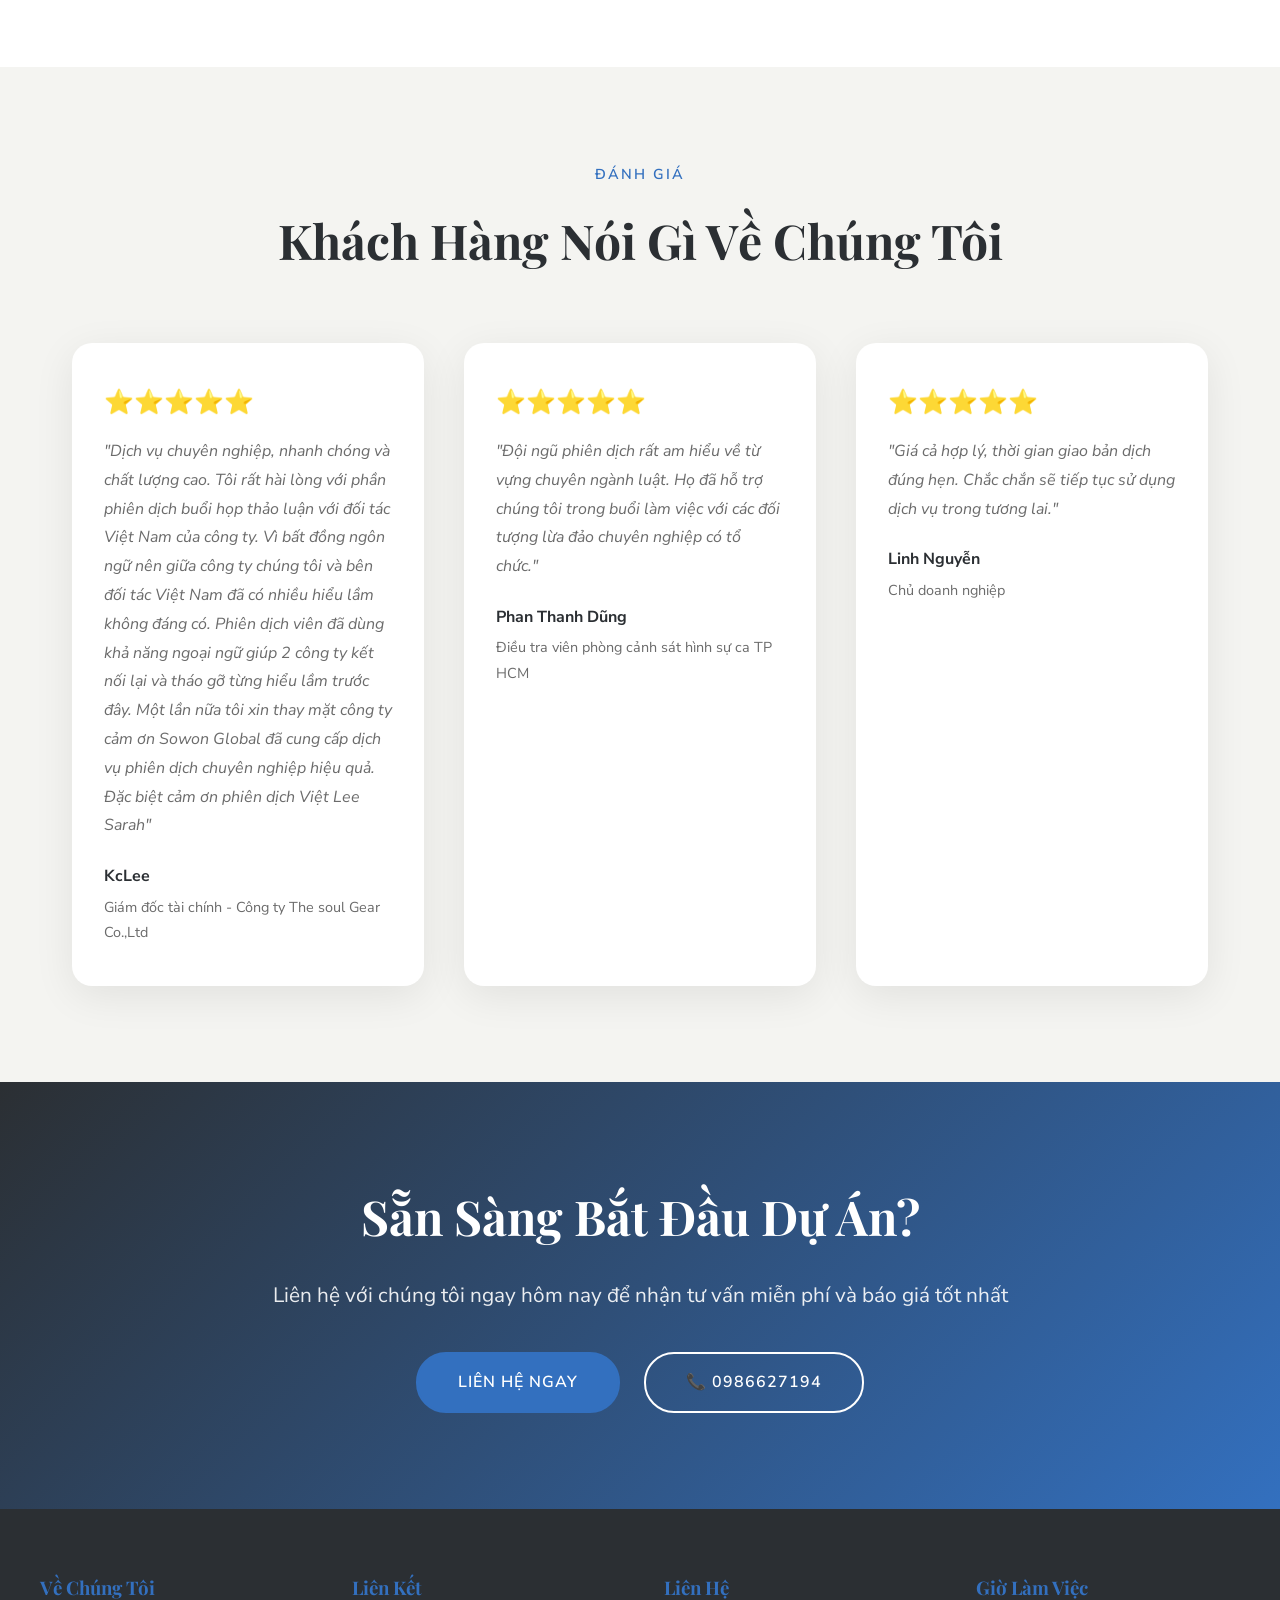
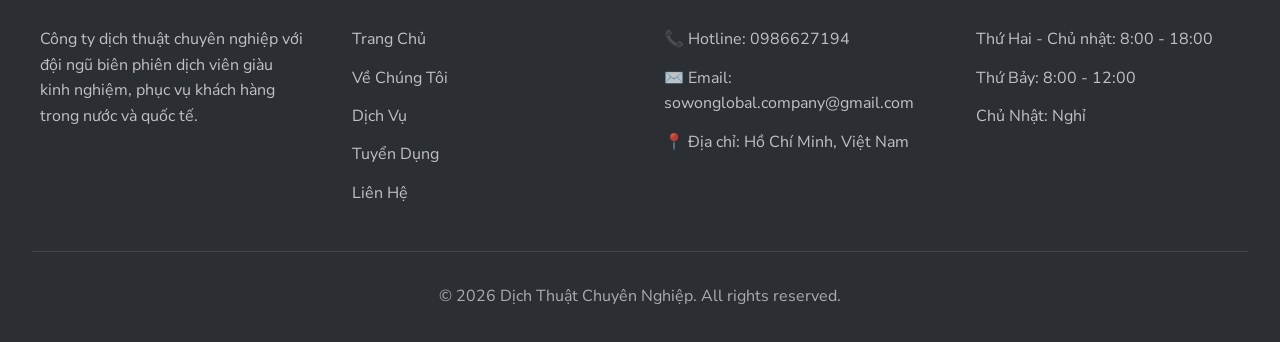
==== commit ecff52d8: "Update2" ====
--- a/index.html
+++ b/index.html
@@ -16,15 +16,16 @@
     <nav class="navbar" id="navbar">
         <div class="nav-container">
             <div class="logo">
-                <div class="logo-icon">🌏</div>
-                <span>DỊCH THUẬT</span>
+                <div class="logo-icon">
+                    <img src="logo-white.png" alt="Sowon Global">
+                </div>
             </div>
             <ul class="nav-menu" id="navMenu">
                 <li><a href="index.html" class="nav-link active" data-i18n="nav.home">Trang Chủ</a></li>
                 <li><a href="about.html" class="nav-link" data-i18n="nav.about">Về Chúng Tôi</a></li>
                 <li><a href="services.html" class="nav-link" data-i18n="nav.services">Dịch Vụ</a></li>
                 <li><a href="recruitment.html" class="nav-link" data-i18n="nav.recruitment">Tuyển Dụng</a></li>
-                <li><a href="contact.html"><button class="contact-btn" data-i18n="nav.contact">Liên Hệ</button></a></li>
+                <li><a href="contact.html" class="nav-link" data-i18n="nav.contact">Liên Hệ</a></li>
                 
                 <!-- Language Switcher - Updated for 4 languages -->
                 <li class="language-switcher">
@@ -149,8 +150,8 @@
                 </div>
                 <div class="service-card fade-in">
                     <div class="service-icon">🌐</div>
-                    <h3 data-i18n="service.localization.title">Bản Địa Hóa</h3>
-                    <p data-i18n="service.localization.desc">Bản địa hóa website, app, phần mềm cho thị trường quốc tế</p>
+                    <h3 data-i18n="service.localization.title">Dịch thuật công chứng</h3>
+                    <p data-i18n="service.localization.desc">Bản dịch có giá trị pháp lý được công chứng</p>
                     <a href="services.html#localization" class="learn-more" data-i18n="services.learnmore">Tìm hiểu thêm →</a>
                 </div>
             </div>
--- a/styles.css
+++ b/styles.css
@@ -6,12 +6,12 @@
 }
 
 :root {
-    --primary-color: #c41e3a;
-    --secondary-color: #1a1a2e;
-    --accent-color: #e94560;
+    --primary-color: #3370bf;
+    --secondary-color: #2b2f33;
+    --accent-color: #c9a24b;
     --text-dark: #2d2d2d;
-    --text-light: #666;
-    --bg-light: #f8f9fa;
+    --text-light: #6b6b6b;
+    --bg-light: #f4f4f1;
     --white: #ffffff;
 }
 
@@ -55,35 +55,25 @@
 .nav-container {
     max-width: 1400px;
     margin: 0 auto;
-    padding: 1rem 2rem;
+    padding: 0.5rem 2rem;
     display: flex;
     justify-content: space-between;
     align-items: center;
 }
 
-.logo {
-    display: flex;
-    align-items: center;
-    gap: 1rem;
-    font-family: 'Playfair Display', serif;
-    font-weight: 700;
-    font-size: 1.5rem;
-    color: var(--primary-color);
-    text-decoration: none;
-}
-
 .logo-icon {
-    width: 50px;
-    height: 50px;
-    background: linear-gradient(135deg, var(--primary-color), var(--accent-color));
-    border-radius: 50%;
-    display: flex;
-    align-items: center;
-    justify-content: center;
-    color: white;
-    font-size: 1.5rem;
-}
-
+    width: 80px;
+    height: 80px;
+    margin-left: 5rem;   /* đẩy logo sang phải, tăng lên 2rem nếu muốn xa hơn */
+    flex-shrink: 0;
+}
+
+.logo-icon img {
+    width: 100%;
+    height: 100%;
+    object-fit: contain;
+    display: block;
+}
 .nav-menu {
     display: flex;
     list-style: none;
@@ -124,24 +114,45 @@
 }
 
 .contact-btn {
-    background: var(--primary-color);
-    color: white;
-    padding: 0.7rem 1.8rem;
-    border-radius: 25px;
-    border: 2px solid var(--primary-color);
-    cursor: pointer;
-    transition: all 0.3s ease;
+    background: none;
+    border: none;
+    border-radius: 0;
+    padding: 0;
+    box-shadow: none;
+    color: var(--text-dark);
+    font-family: 'Nunito Sans', sans-serif;
+    font-size: 0.95rem;
     font-weight: 600;
     text-transform: uppercase;
     letter-spacing: 0.5px;
-    font-family: 'Nunito Sans', sans-serif;
-}
-
-.contact-btn:hover {
-    background: transparent;
+    text-decoration: none;
+    cursor: pointer;
+    position: relative;
+    transition: color 0.3s ease;
+}
+
+.contact-btn::after {
+    content: '';
+    position: absolute;
+    bottom: -5px;
+    left: 0;
+    width: 0;
+    height: 2px;
+    background: var(--primary-color);
+    transition: width 0.3s ease;
+}
+
+.contact-btn:hover,
+.contact-btn.active {
+    background: none;
     color: var(--primary-color);
-    transform: translateY(-2px);
-    box-shadow: 0 5px 15px rgba(196, 30, 58, 0.3);
+    transform: none;
+    box-shadow: none;
+}
+
+.contact-btn:hover::after,
+.contact-btn.active::after {
+    width: 100%;
 }
 
 .mobile-menu-btn {
@@ -156,8 +167,8 @@
 /* Hero Section */
 .hero {
     height: 100vh;
-    background: linear-gradient(135deg, rgba(26, 26, 46, 0.9), rgba(196, 30, 58, 0.8)), 
-                url('data:image/svg+xml,<svg xmlns="http://www.w3.org/2000/svg" viewBox="0 0 1200 600"><rect fill="%231a1a2e" width="1200" height="600"/><g fill-opacity="0.05"><circle fill="%23fff" cx="200" cy="150" r="100"/><circle fill="%23fff" cx="800" cy="400" r="150"/><circle fill="%23fff" cx="1000" cy="200" r="80"/></g></svg>');
+    background: linear-gradient(135deg, rgba(98, 171, 245, 0.9), rgba(117, 167, 232, 0.8)), 
+                url('data:image/svg+xml,<svg xmlns="http://www.w3.org/2000/svg" viewBox="0 0 1200 600"><rect fill="%232b2f33" width="1200" height="600"/><g fill-opacity="0.05"><circle fill="%23fff" cx="200" cy="150" r="100"/><circle fill="%23fff" cx="800" cy="400" r="150"/><circle fill="%23fff" cx="1000" cy="200" r="80"/></g></svg>');
     background-size: cover;
     background-position: center;
     background-attachment: fixed;
@@ -177,7 +188,7 @@
     left: 0;
     right: 0;
     bottom: 0;
-    background: radial-gradient(circle at 30% 50%, rgba(233, 69, 96, 0.2) 0%, transparent 50%);
+    background: radial-gradient(circle at 30% 50%, rgba(201, 162, 75, 0.2) 0%, transparent 50%);
     animation: pulse 8s ease-in-out infinite;
 }
 
@@ -246,7 +257,7 @@
 .btn-primary:hover {
     background: transparent;
     transform: translateY(-3px);
-    box-shadow: 0 10px 30px rgba(196, 30, 58, 0.4);
+    box-shadow: 0 10px 30px rgba(91, 100, 112, 0.4);
 }
 
 .btn-secondary {
@@ -688,4 +699,4 @@
     .section-title {
         font-size: 1.8rem;
     }
-}
+}
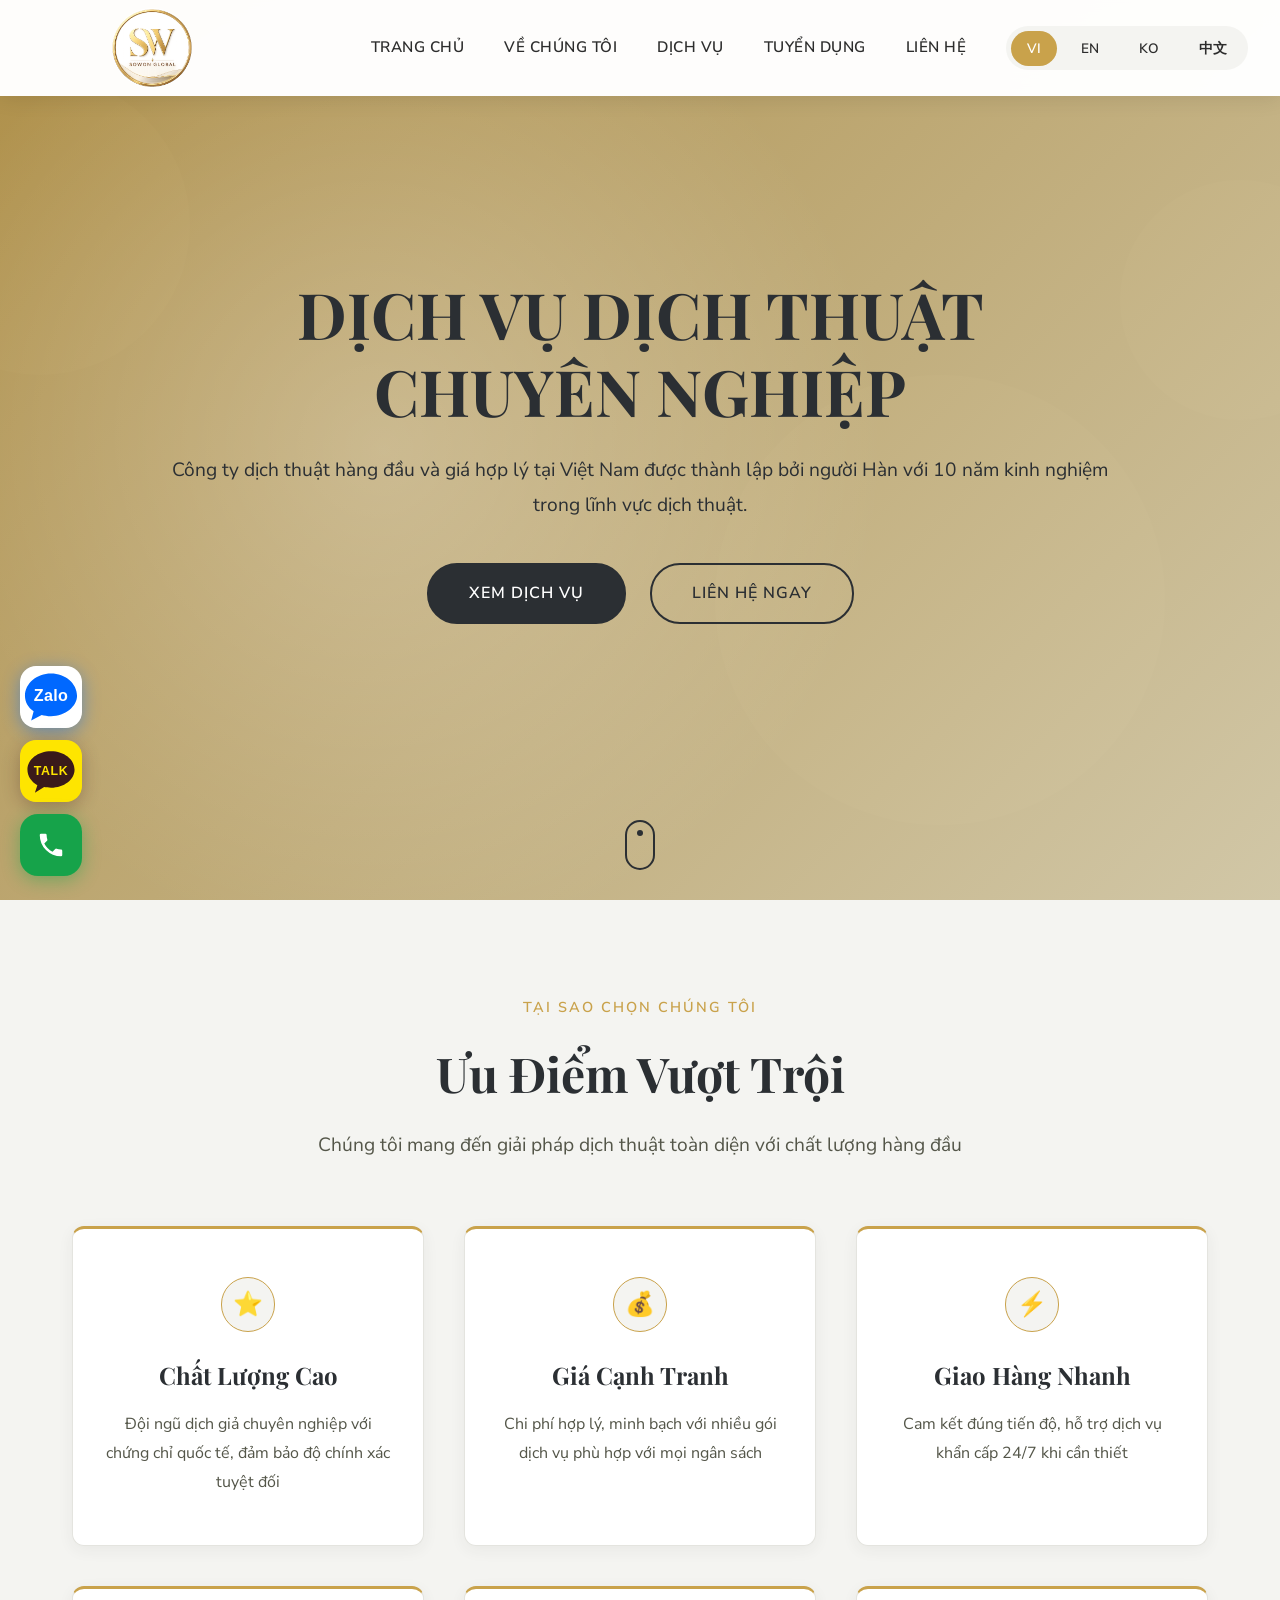
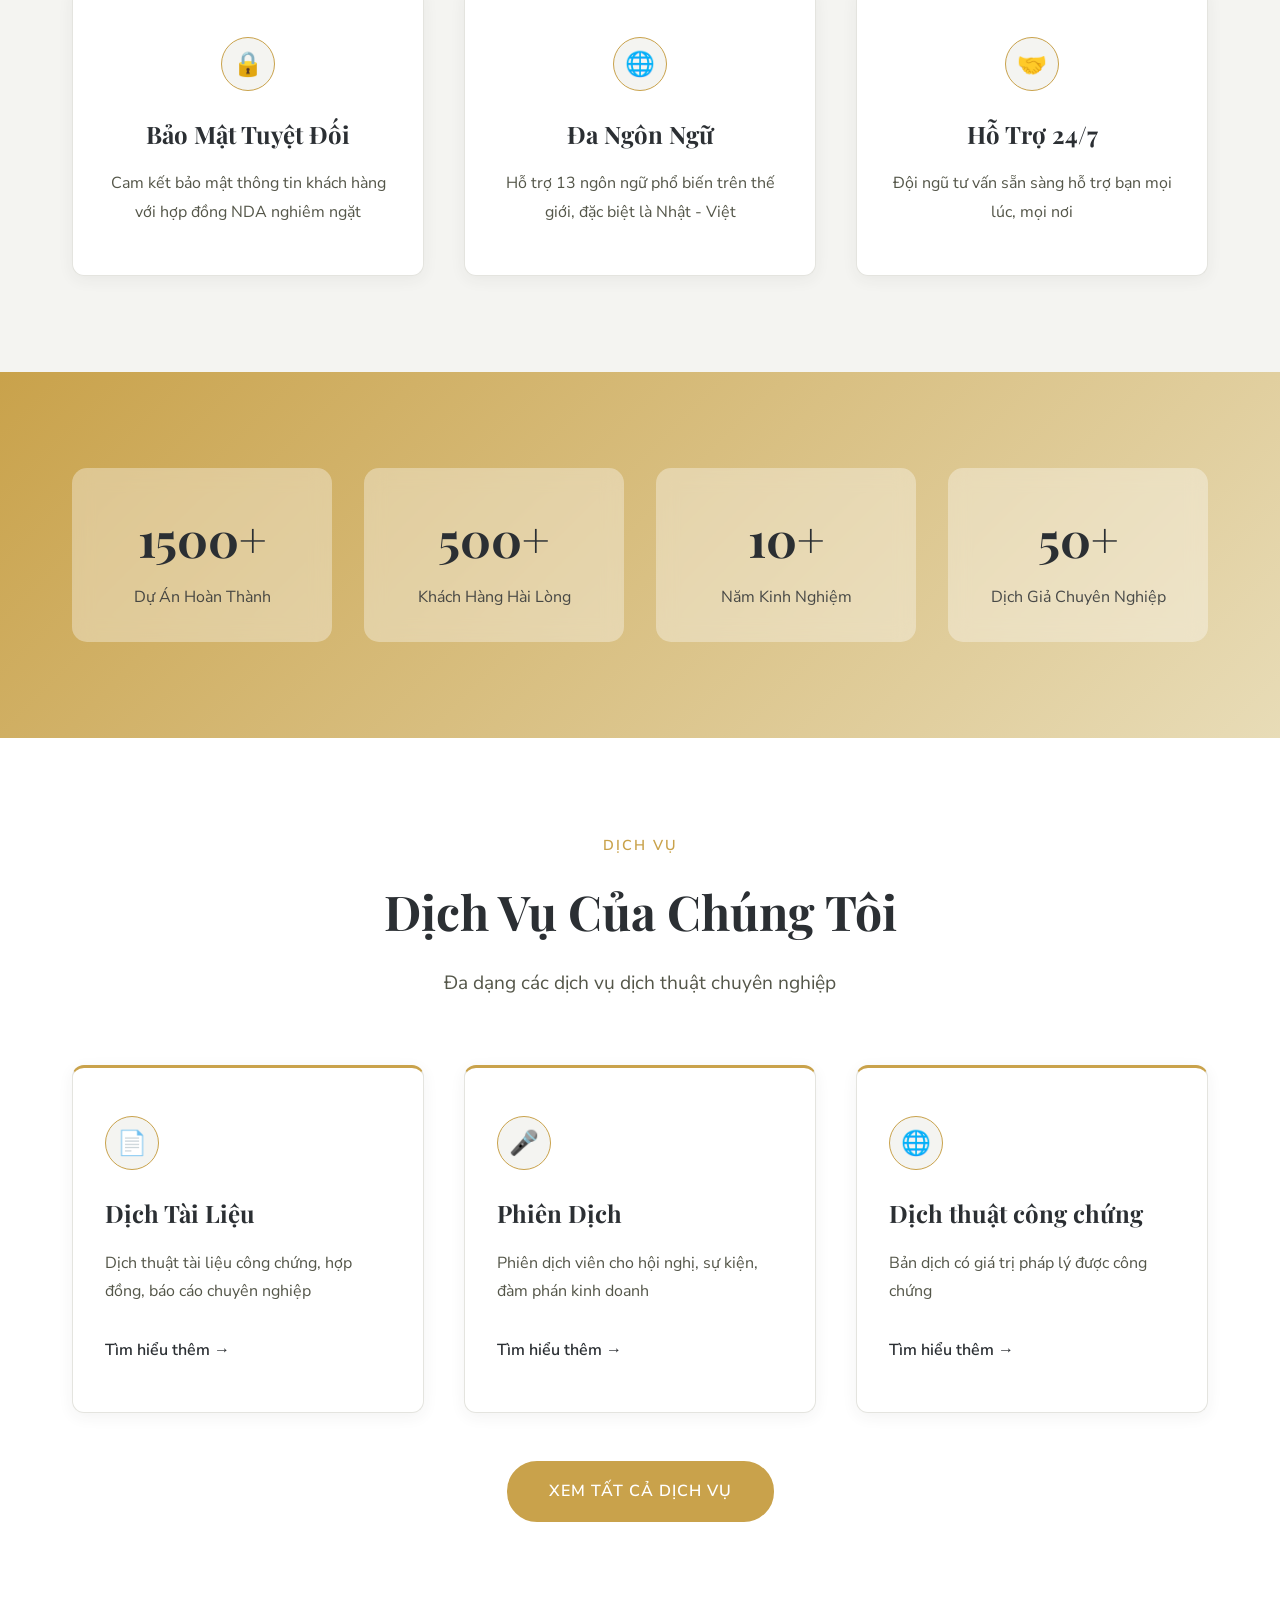
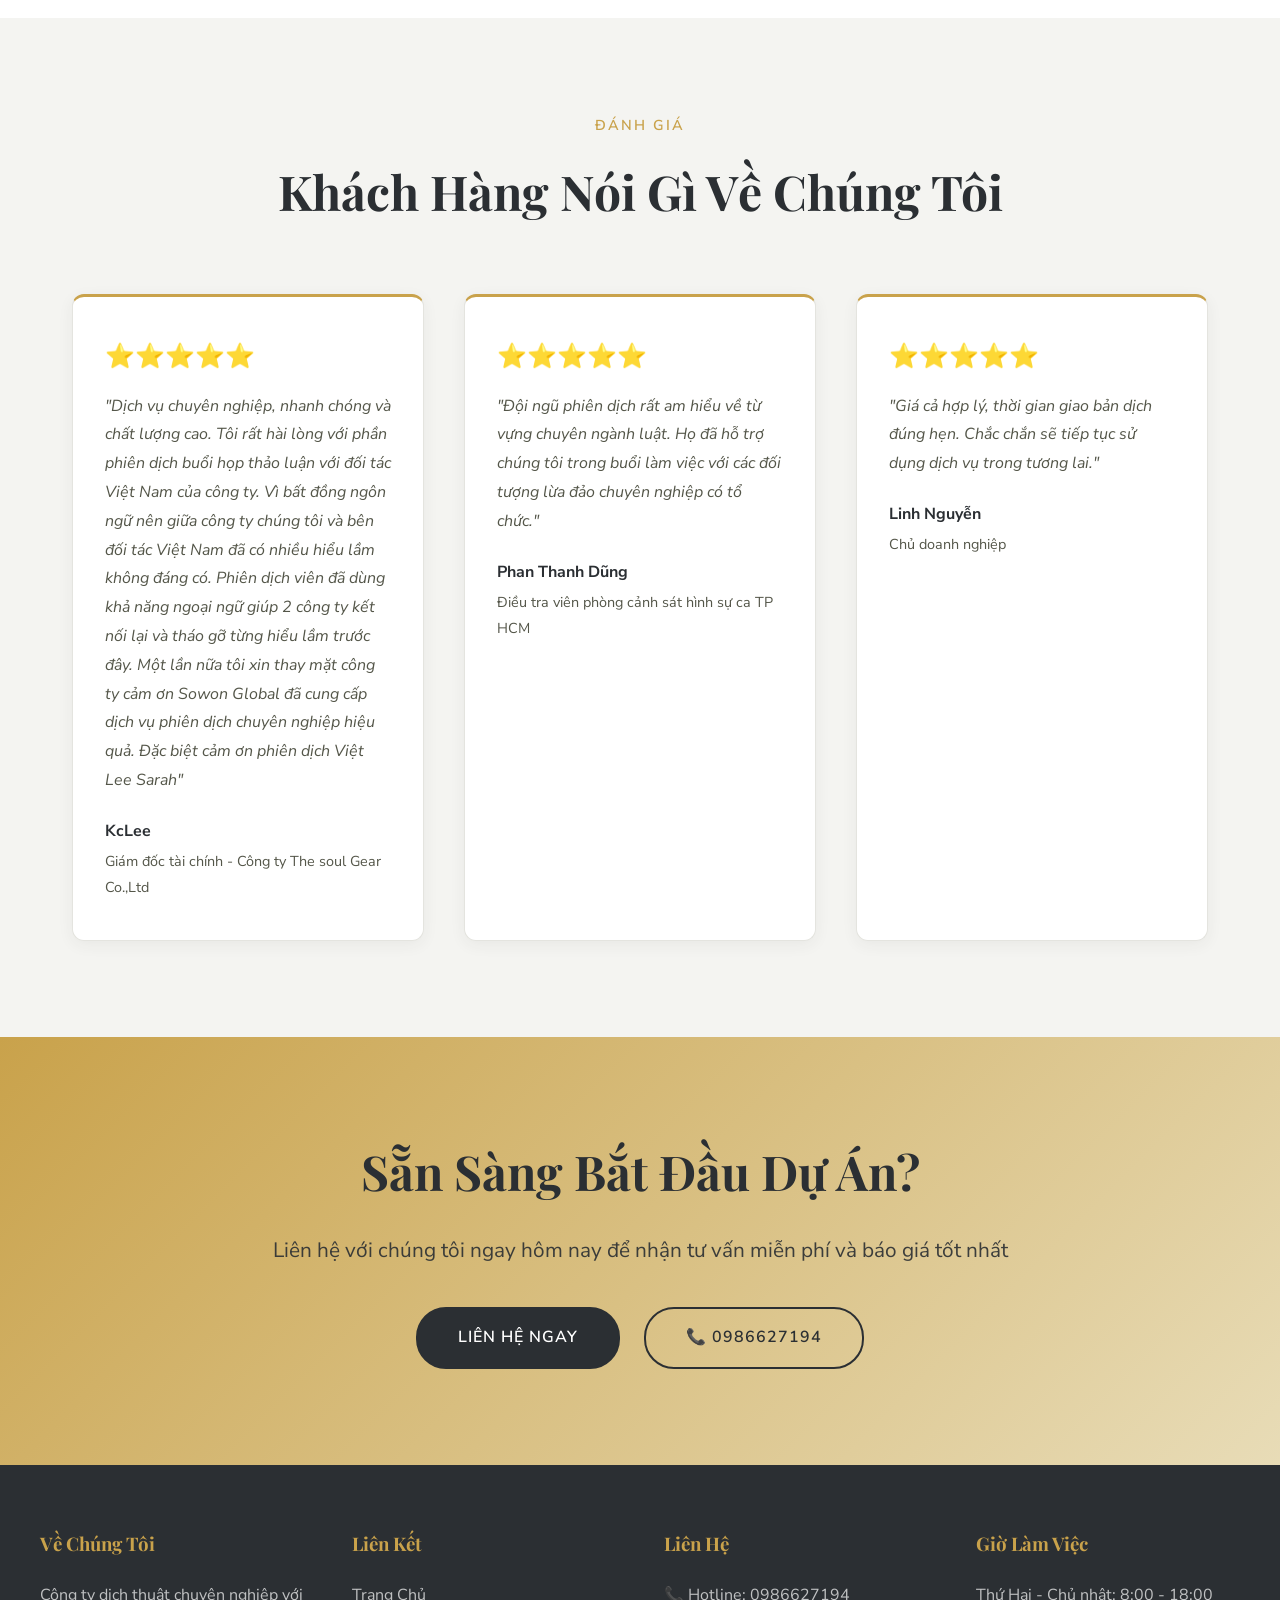
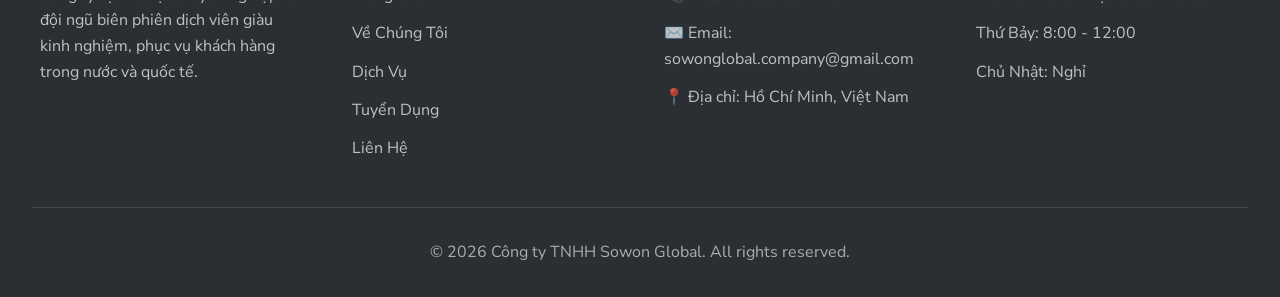
==== commit bdb5226c: "Update fontend" ====
--- a/index.html
+++ b/index.html
@@ -9,6 +9,7 @@
     <link href="https://fonts.googleapis.com/css2?family=Playfair+Display:wght@400;600;700&family=Nunito+Sans:wght@300;400;600;700&display=swap" rel="stylesheet">
     <link rel="stylesheet" href="styles.css">
     <link rel="stylesheet" href="language-switcher.css">
+    <link rel="stylesheet" href="mobile.css">
 </head>
 <body>
     <script src="floating-contact.js"></script>
@@ -17,7 +18,7 @@
         <div class="nav-container">
             <div class="logo">
                 <div class="logo-icon">
-                    <img src="logo-white.png" alt="Sowon Global">
+                    <img src="Images/logo-white.png" alt="Sowon Global">
                 </div>
             </div>
             <ul class="nav-menu" id="navMenu">
@@ -245,5 +246,6 @@
     <!-- Load JavaScript files -->
     <script src="script.js"></script>
     <script src="i18n.js"></script>
+    <script src="mobile-menu.js"></script>
 </body>
 </html>
--- a/styles.css
+++ b/styles.css
@@ -6,11 +6,11 @@
 }
 
 :root {
-    --primary-color: #3370bf;
+    --primary-color: #c9a24b;
     --secondary-color: #2b2f33;
     --accent-color: #c9a24b;
     --text-dark: #2d2d2d;
-    --text-light: #6b6b6b;
+    --text-light: #545649;
     --bg-light: #f4f4f1;
     --white: #ffffff;
 }
@@ -167,7 +167,7 @@
 /* Hero Section */
 .hero {
     height: 100vh;
-    background: linear-gradient(135deg, rgba(98, 171, 245, 0.9), rgba(117, 167, 232, 0.8)), 
+    background: linear-gradient(135deg, rgba(201, 162, 75, 0.82), rgba(232, 220, 183, 0.88)), 
                 url('data:image/svg+xml,<svg xmlns="http://www.w3.org/2000/svg" viewBox="0 0 1200 600"><rect fill="%232b2f33" width="1200" height="600"/><g fill-opacity="0.05"><circle fill="%23fff" cx="200" cy="150" r="100"/><circle fill="%23fff" cx="800" cy="400" r="150"/><circle fill="%23fff" cx="1000" cy="200" r="80"/></g></svg>');
     background-size: cover;
     background-position: center;
@@ -176,7 +176,7 @@
     align-items: center;
     justify-content: center;
     text-align: center;
-    color: white;
+    color: var(--secondary-color);
     position: relative;
     overflow: hidden;
 }
@@ -188,7 +188,7 @@
     left: 0;
     right: 0;
     bottom: 0;
-    background: radial-gradient(circle at 30% 50%, rgba(201, 162, 75, 0.2) 0%, transparent 50%);
+    background: radial-gradient(circle at 30% 50%, rgba(255, 255, 255, 0.25) 0%, transparent 50%);
     animation: pulse 8s ease-in-out infinite;
 }
 
@@ -262,15 +262,29 @@
 
 .btn-secondary {
     background: transparent;
+    color: var(--secondary-color);
+    border: 2px solid var(--secondary-color);
+}
+
+.btn-secondary:hover {
+    background: var(--secondary-color);
     color: white;
-    border: 2px solid white;
-}
-
-.btn-secondary:hover {
+    transform: translateY(-3px);
+    box-shadow: 0 10px 30px rgba(43, 47, 51, 0.25);
+}
+
+/* Nút chính trên nền vàng (hero, kêu gọi hành động): dùng màu tối để nổi bật */
+.hero .btn-primary,
+.cta-section .btn-primary {
+    background: var(--secondary-color);
+    border-color: var(--secondary-color);
+}
+
+.hero .btn-primary:hover,
+.cta-section .btn-primary:hover {
     background: white;
-    color: var(--primary-color);
-    transform: translateY(-3px);
-    box-shadow: 0 10px 30px rgba(255, 255, 255, 0.3);
+    border-color: white;
+    color: var(--secondary-color);
 }
 
 .scroll-indicator {
@@ -297,7 +311,7 @@
     display: block;
     width: 30px;
     height: 50px;
-    border: 2px solid white;
+    border: 2px solid var(--secondary-color);
     border-radius: 25px;
     position: relative;
 }
@@ -310,7 +324,7 @@
     transform: translateX(-50%);
     width: 6px;
     height: 6px;
-    background: white;
+    background: var(--secondary-color);
     border-radius: 50%;
     animation: scroll 2s infinite;
 }
@@ -382,20 +396,30 @@
 .feature-card {
     background: white;
     padding: 3rem 2rem;
-    border-radius: 20px;
-    box-shadow: 0 10px 40px rgba(0, 0, 0, 0.08);
+    border: 1px solid #e4e4df;
+    border-top: 3px solid var(--accent-color);
+    border-radius: 12px;
+    box-shadow: 0 4px 16px rgba(43, 47, 51, 0.06);
     transition: all 0.3s ease;
     text-align: center;
 }
 
 .feature-card:hover {
-    transform: translateY(-10px);
-    box-shadow: 0 20px 60px rgba(0, 0, 0, 0.15);
+    transform: translateY(-4px);
+    box-shadow: 0 10px 28px rgba(43, 47, 51, 0.12);
 }
 
 .feature-icon {
-    font-size: 3rem;
-    margin-bottom: 1.5rem;
+    width: 3.4rem;
+    height: 3.4rem;
+    margin: 0 auto 1.5rem;
+    border-radius: 50%;
+    display: flex;
+    align-items: center;
+    justify-content: center;
+    font-size: 1.5rem;
+    background: var(--bg-light);
+    border: 1px solid var(--accent-color);
 }
 
 .feature-card h3 {
@@ -412,8 +436,8 @@
 
 /* Stats Section */
 .stats-section {
-    background: linear-gradient(135deg, var(--secondary-color), var(--primary-color));
-    color: white;
+    background: linear-gradient(135deg, #c9a24b, #e8dcb7);
+    color: var(--secondary-color);
 }
 
 .stats-grid {
@@ -425,7 +449,7 @@
 .stat-item {
     text-align: center;
     padding: 2rem;
-    background: rgba(255, 255, 255, 0.1);
+    background: rgba(255, 255, 255, 0.35);
     border-radius: 15px;
     backdrop-filter: blur(10px);
     transition: transform 0.3s ease;
@@ -433,18 +457,18 @@
 
 .stat-item:hover {
     transform: translateY(-10px);
-    background: rgba(255, 255, 255, 0.15);
+    background: rgba(255, 255, 255, 0.5);
 }
 
 .stat-number {
     font-size: 3rem;
     font-weight: 700;
-    color: white;
+    color: var(--secondary-color);
     font-family: 'Playfair Display', serif;
 }
 
 .stat-label {
-    color: rgba(255, 255, 255, 0.9);
+    color: rgba(43, 47, 51, 0.85);
     font-size: 1rem;
     margin-top: 0.5rem;
 }
@@ -461,45 +485,31 @@
 .service-card {
     background: white;
     padding: 3rem 2rem;
-    border-radius: 20px;
-    box-shadow: 0 10px 40px rgba(0, 0, 0, 0.08);
+    border: 1px solid #e4e4df;
+    border-top: 3px solid var(--accent-color);
+    border-radius: 12px;
+    box-shadow: 0 4px 16px rgba(43, 47, 51, 0.06);
     transition: all 0.3s ease;
     position: relative;
     overflow: hidden;
 }
 
-.service-card::before {
-    content: '';
-    position: absolute;
-    top: 0;
-    left: 0;
-    width: 100%;
-    height: 5px;
-    background: linear-gradient(90deg, var(--primary-color), var(--accent-color));
-    transform: scaleX(0);
-    transition: transform 0.3s ease;
-}
-
 .service-card:hover {
-    transform: translateY(-10px);
-    box-shadow: 0 20px 60px rgba(0, 0, 0, 0.15);
-}
-
-.service-card:hover::before {
-    transform: scaleX(1);
+    transform: translateY(-4px);
+    box-shadow: 0 10px 28px rgba(43, 47, 51, 0.12);
 }
 
 .service-icon {
-    width: 70px;
-    height: 70px;
-    background: linear-gradient(135deg, var(--primary-color), var(--accent-color));
+    width: 3.4rem;
+    height: 3.4rem;
+    margin: 0 0 1.5rem;
     border-radius: 50%;
     display: flex;
     align-items: center;
     justify-content: center;
-    margin-bottom: 1.5rem;
-    font-size: 2rem;
-    color: white;
+    font-size: 1.5rem;
+    background: var(--bg-light);
+    border: 1px solid var(--accent-color);
 }
 
 .service-card h3 {
@@ -516,15 +526,16 @@
 }
 
 .learn-more {
-    color: var(--primary-color);
+    color: var(--secondary-color);
     text-decoration: none;
     font-weight: 600;
     display: inline-block;
     margin-top: 1rem;
-    transition: transform 0.3s ease;
+    transition: transform 0.3s ease, color 0.3s ease;
 }
 
 .learn-more:hover {
+    color: var(--accent-color);
     transform: translateX(5px);
 }
 
@@ -539,14 +550,16 @@
 .testimonial-card {
     background: white;
     padding: 2.5rem 2rem;
-    border-radius: 20px;
-    box-shadow: 0 10px 40px rgba(0, 0, 0, 0.08);
+    border: 1px solid #e4e4df;
+    border-top: 3px solid var(--accent-color);
+    border-radius: 12px;
+    box-shadow: 0 4px 16px rgba(43, 47, 51, 0.06);
 }
 
 .testimonial-rating {
     font-size: 1.5rem;
     margin-bottom: 1rem;
-    color: #ffc107;
+    color: var(--accent-color);
 }
 
 .testimonial-text {
@@ -569,8 +582,8 @@
 
 /* CTA Section */
 .cta-section {
-    background: linear-gradient(135deg, var(--secondary-color), var(--primary-color));
-    color: white;
+    background: linear-gradient(135deg, #c9a24b, #e8dcb7);
+    color: var(--secondary-color);
     text-align: center;
     padding: 6rem 2rem;
 }
--- a/mobile.css
+++ b/mobile.css
@@ -0,0 +1,172 @@
+/* ==========================================================
+   mobile.css - Giao diện điện thoại cho Sowon Global
+   Nạp SAU styles.css và language-switcher.css
+   Dùng đúng class của script.js: .nav-menu.active
+   ========================================================== */
+
+@media (max-width: 968px) {
+
+    /* ---------- Thanh điều hướng ---------- */
+    .nav-container {
+        padding: 0.5rem 1rem;
+        min-height: 68px;
+    }
+
+    /* Nguyên nhân logo bị lệch: margin-left 5rem ở styles.css */
+    .logo-icon {
+        width: 52px;
+        height: 52px;
+        margin-left: 0;
+    }
+
+    /* Nút menu: ô bo góc viền vàng, to dễ bấm */
+    .mobile-menu-btn {
+        display: flex;
+        align-items: center;
+        justify-content: center;
+        width: 44px;
+        height: 44px;
+        padding: 0;
+        font-size: 1.4rem;
+        line-height: 1;
+        color: var(--secondary-color);
+        background: var(--bg-light);
+        border: 1px solid var(--primary-color);
+        border-radius: 10px;
+        -webkit-tap-highlight-color: transparent;
+        transition: background 0.25s ease, color 0.25s ease;
+    }
+    .mobile-menu-btn:active {
+        background: var(--primary-color);
+        color: #fff;
+    }
+
+    /* ---------- Menu thả xuống ---------- */
+    .nav-menu {
+        position: fixed;
+        top: 68px;
+        left: 0;
+        right: 0;
+        width: 100%;
+        flex-direction: column;
+        align-items: stretch;
+        gap: 0;
+        padding: 0.5rem 1.25rem 1.5rem;
+        text-align: left;
+        background: #fff;
+        border-top: 3px solid var(--primary-color);
+        box-shadow: 0 18px 30px rgba(43, 47, 51, 0.18);
+        max-height: calc(100vh - 68px);
+        overflow-y: auto;
+
+        /* đóng: ghi đè left:-100% cũ */
+        left: 0;
+        opacity: 0;
+        visibility: hidden;
+        transform: translateY(-10px);
+        pointer-events: none;
+        transition: opacity 0.25s ease, transform 0.25s ease, visibility 0.25s;
+    }
+
+    .nav-menu.active {
+        left: 0;
+        opacity: 1;
+        visibility: visible;
+        transform: translateY(0);
+        pointer-events: auto;
+    }
+
+    .nav-menu li {
+        width: 100%;
+    }
+
+    .nav-menu li:not(.language-switcher) .nav-link {
+        display: block;
+        padding: 1rem 0.25rem;
+        font-size: 1rem;
+        border-bottom: 1px solid #ececE6;
+    }
+
+    /* bỏ gạch chân hover, dùng vạch vàng bên trái cho mục đang chọn */
+    .nav-menu .nav-link::after {
+        display: none;
+    }
+    .nav-menu .nav-link.active {
+        color: var(--primary-color);
+        padding-left: 0.75rem;
+        border-left: 3px solid var(--primary-color);
+    }
+
+    /* Chuyển ngôn ngữ: 4 nút đều nhau */
+    .nav-menu .language-switcher {
+        display: grid;
+        grid-template-columns: repeat(4, 1fr);
+        gap: 0.4rem;
+        width: 100%;
+        margin-top: 1.25rem;
+        padding: 0.4rem;
+        border-radius: 14px;
+    }
+    .nav-menu .lang-btn {
+        min-width: 0;
+        padding: 0.7rem 0;
+        font-size: 0.85rem;
+    }
+
+    /* ---------- Hero ---------- */
+    .hero {
+        height: auto;
+        min-height: 100vh;
+        min-height: 100svh;
+        padding: 6.5rem 1.25rem 5rem;
+        background-attachment: scroll; /* 'fixed' bị lỗi trên iOS */
+    }
+    .hero-content { padding: 0; }
+    .hero h1 { line-height: 1.25; }
+    .hero-buttons {
+        align-items: stretch;
+        gap: 0.9rem;
+    }
+    .btn-primary, .btn-secondary {
+        text-align: center;
+        padding: 0.95rem 1.5rem;
+    }
+    .scroll-indicator { display: none; }
+
+    /* ---------- Nội dung ---------- */
+    .container { padding: 0 0.25rem; }
+
+    /* minmax(300px) làm tràn ngang màn hình nhỏ -> ép 1 cột */
+    .features-grid,
+    .services-grid,
+    .services-preview,
+    .testimonials-grid {
+        grid-template-columns: 1fr;
+        gap: 1.25rem;
+    }
+    .feature-card, .service-card { padding: 2rem 1.5rem; }
+
+    .stats-grid {
+        grid-template-columns: repeat(2, 1fr);
+        gap: 0.9rem;
+    }
+    .stat-item { padding: 1.25rem 0.5rem; }
+    .stat-number { font-size: 2.1rem; }
+    .stat-label { font-size: 0.9rem; }
+
+    .section-header { margin-bottom: 2.5rem; }
+    .section-description { font-size: 1.05rem; }
+
+    .cta-section { padding: 4rem 1.25rem; }
+    .cta-section h2 { font-size: 2rem; }
+    .cta-section p { font-size: 1.1rem; }
+
+    footer { padding: 3rem 1.25rem 1.5rem; }
+    .footer-content { grid-template-columns: 1fr; gap: 2rem; }
+}
+
+@media (max-width: 380px) {
+    .logo-icon { width: 46px; height: 46px; }
+    .hero h1 { font-size: 1.75rem; }
+    .stat-number { font-size: 1.8rem; }
+}
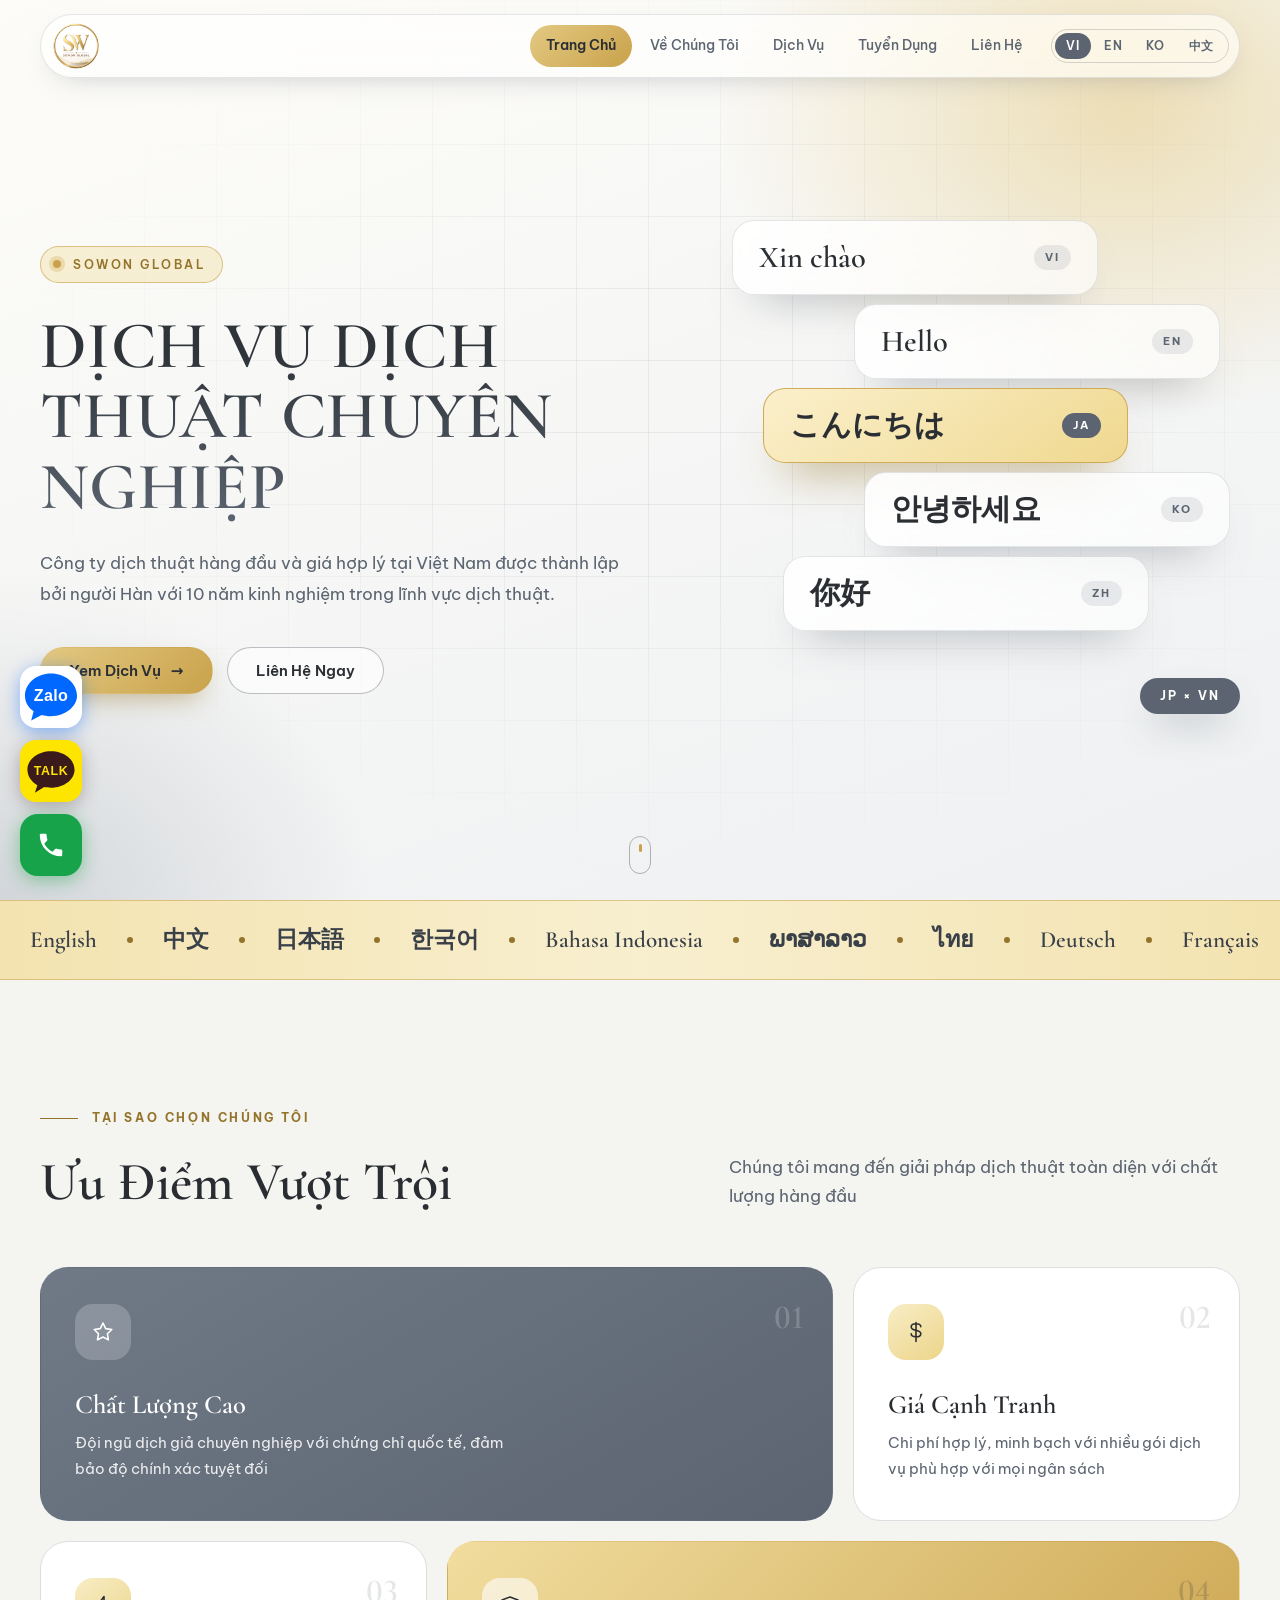
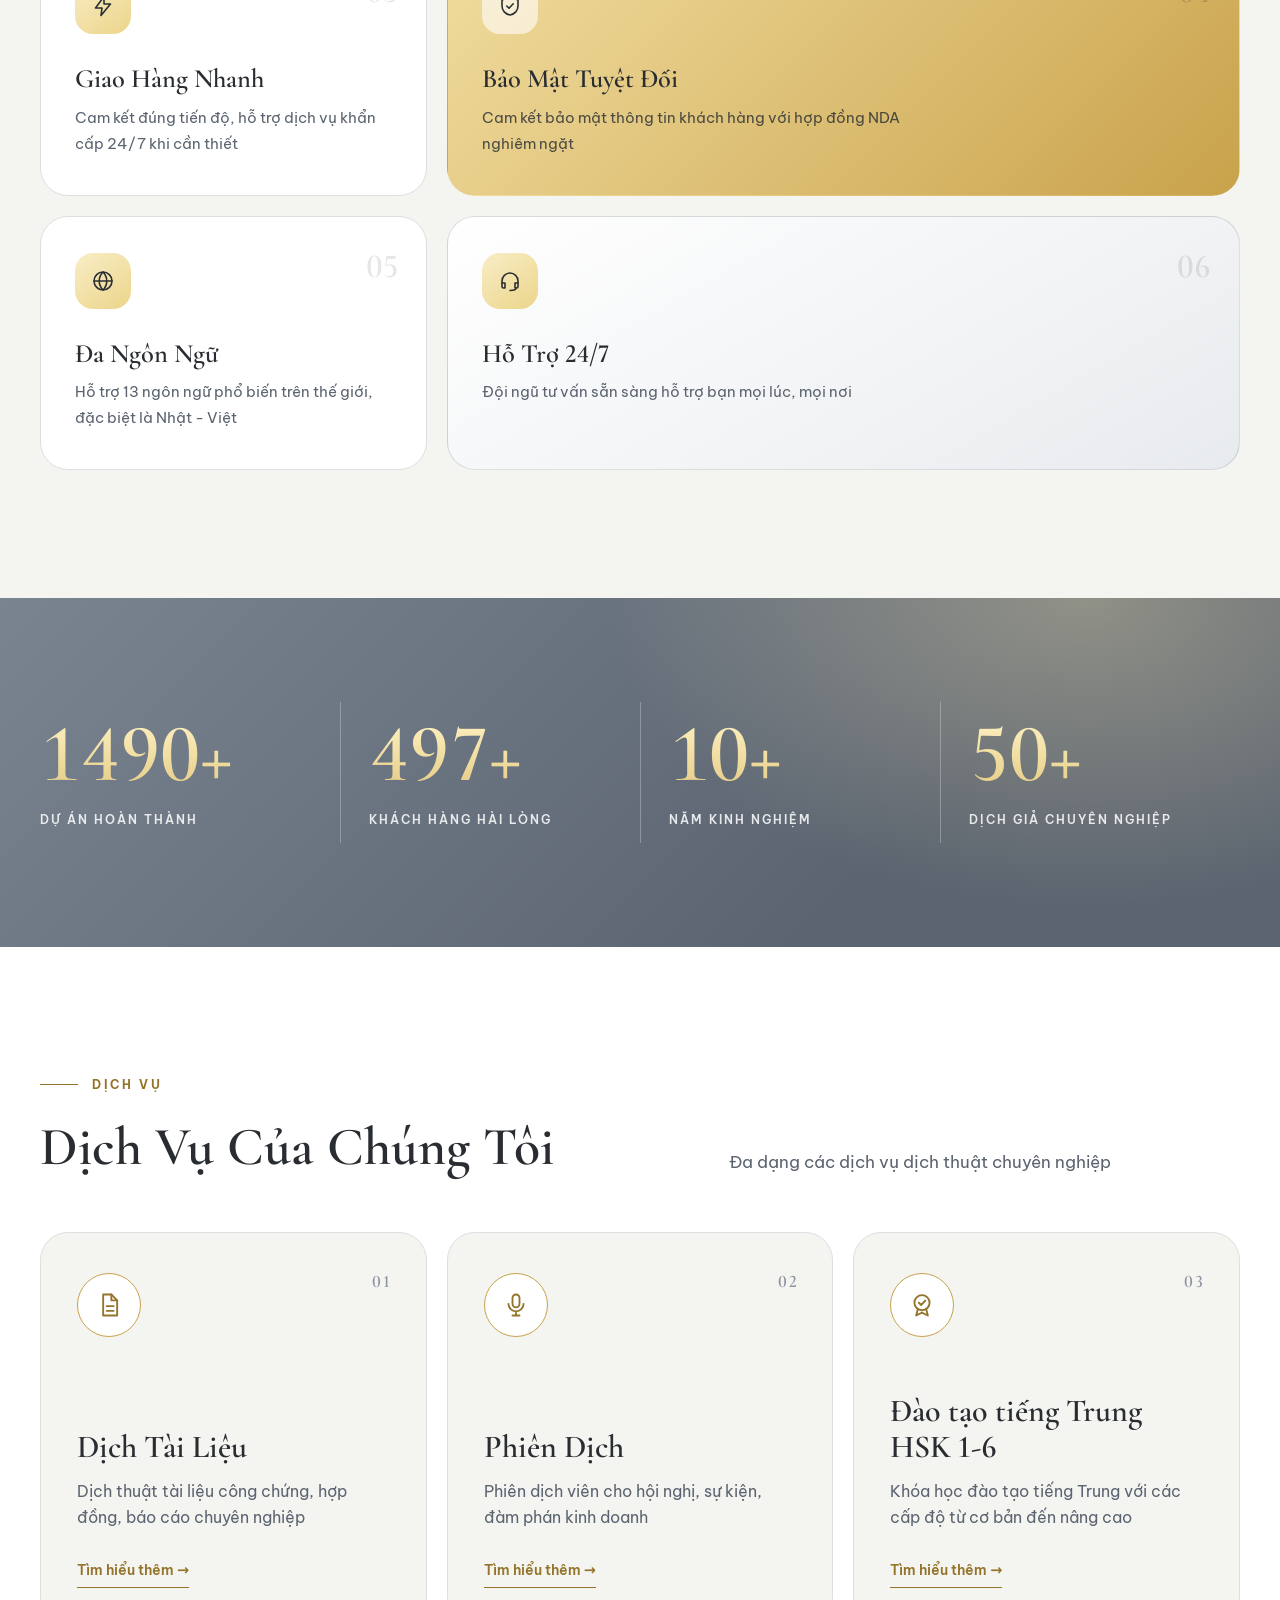
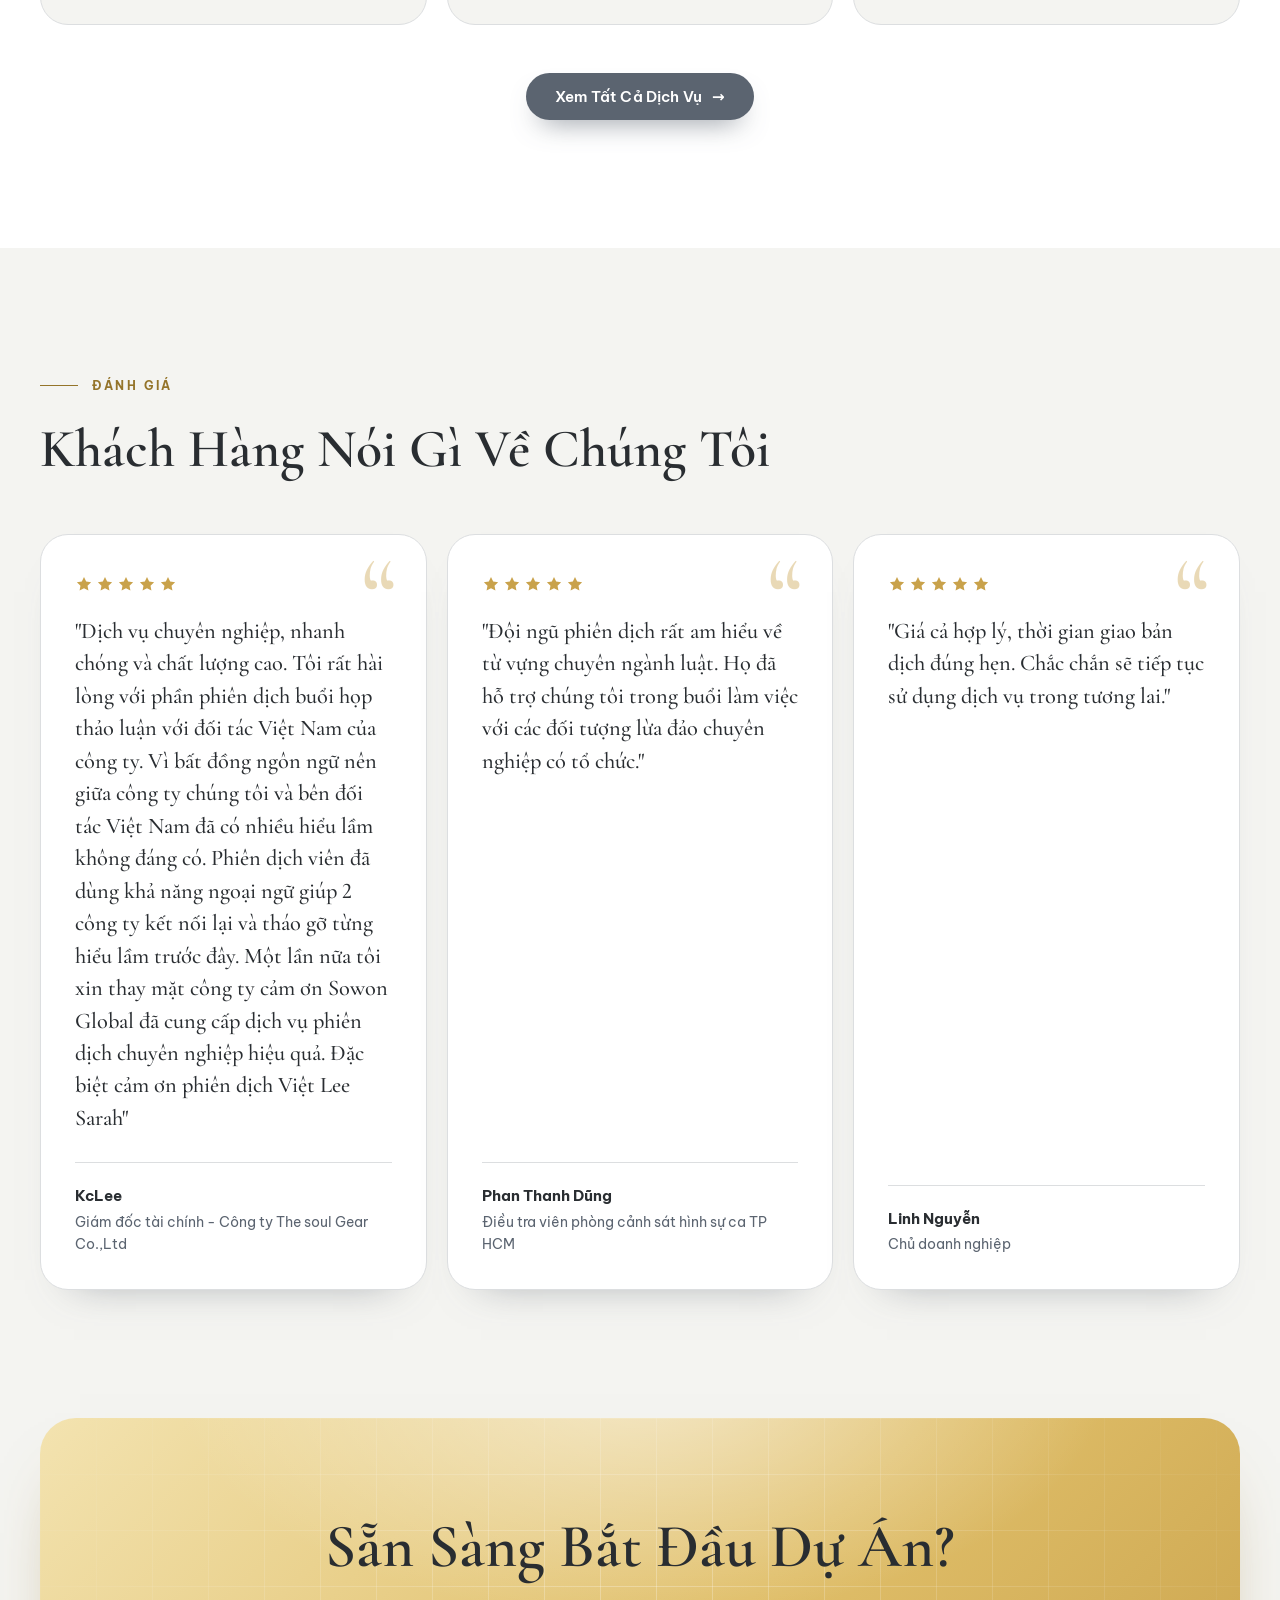
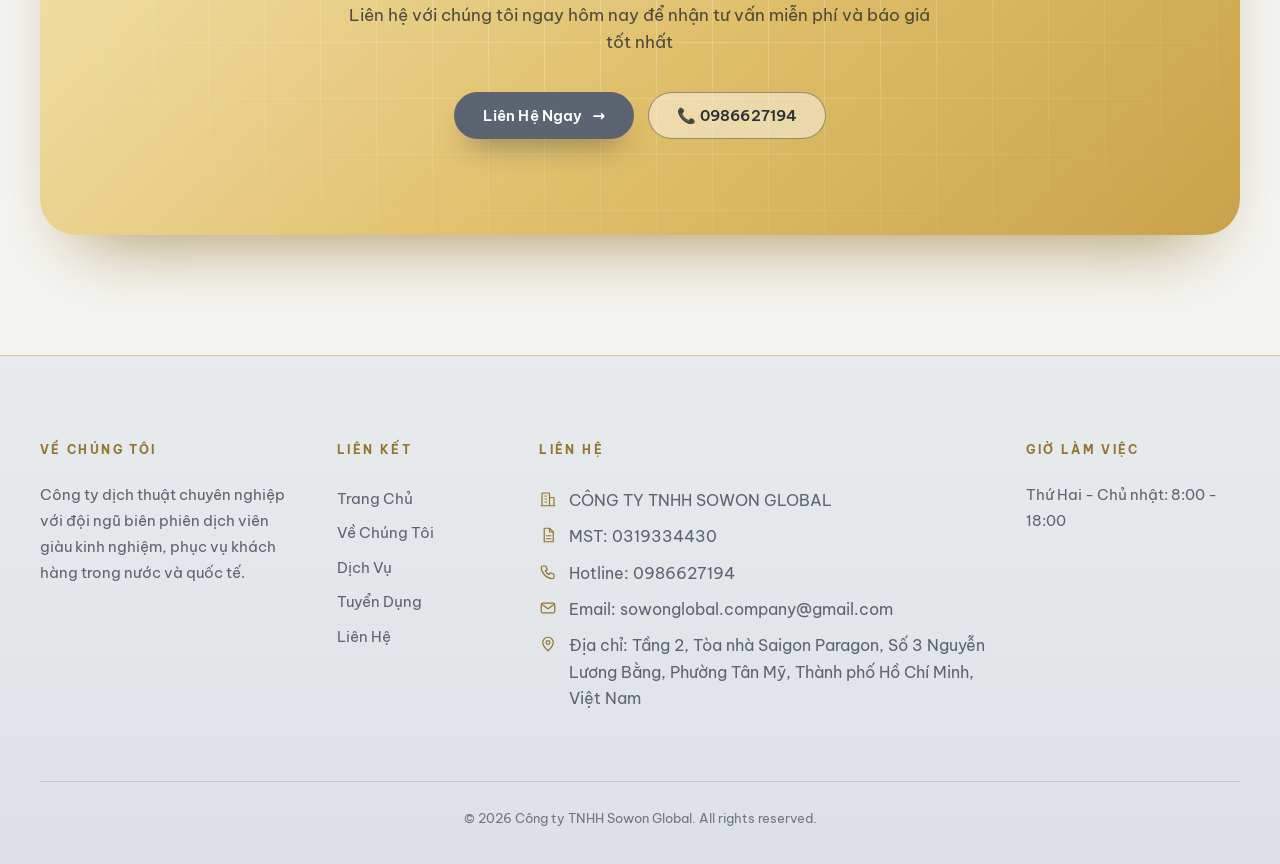
==== commit 4dfd6092: "Update font end" ====
--- a/index.html
+++ b/index.html
@@ -3,32 +3,51 @@
 <head>
     <meta charset="UTF-8">
     <meta name="viewport" content="width=device-width, initial-scale=1.0">
+    <meta name="theme-color" content="#f4f4f1">
     <title>Trang Chủ - Dịch Thuật Chuyên Nghiệp</title>
     <link rel="preconnect" href="https://fonts.googleapis.com">
     <link rel="preconnect" href="https://fonts.gstatic.com" crossorigin>
-    <link href="https://fonts.googleapis.com/css2?family=Playfair+Display:wght@400;600;700&family=Nunito+Sans:wght@300;400;600;700&display=swap" rel="stylesheet">
-    <link rel="stylesheet" href="styles.css">
-    <link rel="stylesheet" href="language-switcher.css">
-    <link rel="stylesheet" href="mobile.css">
+    <link href="https://fonts.googleapis.com/css2?family=Cormorant+Garamond:wght@500;600;700&family=Be+Vietnam+Pro:wght@300;400;500;600;700&display=swap" rel="stylesheet">
+    <link rel="stylesheet" href="redesign.css">
+    <link rel="stylesheet" href="footer-v2.css">
 </head>
 <body>
+    <!-- Icon sprite -->
+    <svg class="sprite" aria-hidden="true" focusable="false">
+        <symbol id="i-quality" viewBox="0 0 24 24"><path d="M12 3l2.7 5.6 6.1.9-4.4 4.3 1 6.1L12 17l-5.5 2.9 1-6.1L3.2 9.5l6.1-.9z"/></symbol>
+        <symbol id="i-price" viewBox="0 0 24 24"><path d="M12 2.5v19M16.8 6.8c0-1.8-2.1-3-4.8-3s-4.8 1.2-4.8 3.1 2 2.7 4.8 3.4 4.8 1.5 4.8 3.4-2.1 3.1-4.8 3.1-4.8-1.2-4.8-3"/></symbol>
+        <symbol id="i-speed" viewBox="0 0 24 24"><path d="M13 2.5L4.5 14H11l-1 7.5L19.5 10H13z"/></symbol>
+        <symbol id="i-security" viewBox="0 0 24 24"><path d="M12 3l8 3v6c0 4.5-3.2 8.2-8 9-4.8-.8-8-4.5-8-9V6z"/><path d="M8.8 12l2.2 2.2 4.2-4.4"/></symbol>
+        <symbol id="i-globe" viewBox="0 0 24 24"><circle cx="12" cy="12" r="9"/><path d="M3 12h18M12 3c2.5 2.6 3.8 5.6 3.8 9s-1.3 6.4-3.8 9c-2.5-2.6-3.8-5.6-3.8-9S9.5 5.6 12 3z"/></symbol>
+        <symbol id="i-support" viewBox="0 0 24 24"><path d="M4 14v-2a8 8 0 0116 0v2"/><path d="M4 14h3v5H5.5A1.5 1.5 0 014 17.5zM20 14h-3v5h1.5a1.5 1.5 0 001.5-1.5z"/><path d="M18 19c0 1.7-2.7 2.5-6 2.5"/></symbol>
+        <symbol id="i-doc" viewBox="0 0 24 24"><path d="M7 3h7l5 5v13H7z"/><path d="M14 3v5h5M10 13h6M10 17h6"/></symbol>
+        <symbol id="i-mic" viewBox="0 0 24 24"><rect x="9" y="3" width="6" height="11" rx="3"/><path d="M5.5 11a6.5 6.5 0 0013 0M12 17.5V21M9 21h6"/></symbol>
+        <symbol id="i-seal" viewBox="0 0 24 24"><circle cx="12" cy="10" r="6.5"/><path d="M9.2 10l2 2 3.6-3.8M8.5 15.3L7 21l5-2.5 5 2.5-1.5-5.7"/></symbol>
+        <symbol id="i-phone" viewBox="0 0 24 24"><path d="M5 4h4l2 5-2.5 1.5a11 11 0 005 5L15 13l5 2v4a2 2 0 01-2 2A16 16 0 013 6a2 2 0 012-2z"/></symbol>
+        <symbol id="i-mail" viewBox="0 0 24 24"><rect x="3" y="5.5" width="18" height="13" rx="2"/><path d="M3.5 7l8.5 6 8.5-6"/></symbol>
+        <symbol id="i-pin" viewBox="0 0 24 24"><path d="M12 21s-7-6.2-7-11a7 7 0 0114 0c0 4.8-7 11-7 11z"/><circle cx="12" cy="10" r="2.5"/></symbol>
+        <symbol id="i-star" viewBox="0 0 24 24"><path d="M12 2.8l2.9 6 6.6.9-4.8 4.6 1.2 6.5L12 17.7 6.1 20.8l1.2-6.5L2.5 9.7l6.6-.9z"/></symbol>
+            <symbol id="i-building" viewBox="0 0 24 24"><path d="M4 21V5a1 1 0 011-1h8a1 1 0 011 1v16M14 10h5a1 1 0 011 1v10M3 21h18M8 8h2M8 12h2M8 16h2"/></symbol>
+    </svg>
+
     <script src="floating-contact.js"></script>
+
     <!-- Navigation -->
-    <nav class="navbar" id="navbar">
+    <nav class="navbar site-nav" id="navbar">
         <div class="nav-container">
-            <div class="logo">
+            <a class="logo" href="index.html" aria-label="Sowon Global">
                 <div class="logo-icon">
                     <img src="Images/logo-white.png" alt="Sowon Global">
                 </div>
-            </div>
+            </a>
             <ul class="nav-menu" id="navMenu">
                 <li><a href="index.html" class="nav-link active" data-i18n="nav.home">Trang Chủ</a></li>
                 <li><a href="about.html" class="nav-link" data-i18n="nav.about">Về Chúng Tôi</a></li>
                 <li><a href="services.html" class="nav-link" data-i18n="nav.services">Dịch Vụ</a></li>
                 <li><a href="recruitment.html" class="nav-link" data-i18n="nav.recruitment">Tuyển Dụng</a></li>
                 <li><a href="contact.html" class="nav-link" data-i18n="nav.contact">Liên Hệ</a></li>
-                
-                <!-- Language Switcher - Updated for 4 languages -->
+
+                <!-- Language Switcher - 4 languages -->
                 <li class="language-switcher">
                     <button class="lang-btn" data-lang="vi">VI</button>
                     <button class="lang-btn" data-lang="en">EN</button>
@@ -36,31 +55,57 @@
                     <button class="lang-btn" data-lang="zh">中文</button>
                 </li>
             </ul>
-            <button class="mobile-menu-btn" id="mobileMenuBtn">☰</button>
+            <button class="mobile-menu-btn" id="mobileMenuBtn" aria-label="Menu" aria-expanded="false">☰</button>
         </div>
     </nav>
 
     <!-- Hero Section -->
-    <section class="hero">
-        <div class="hero-content">
-            <h1 data-i18n="hero.title">DỊCH VỤ DỊCH THUẬT CHUYÊN NGHIỆP</h1>
-            <p class="hero-description" data-i18n="hero.desc">
-                Công ty dịch thuật hàng đầu và giá hợp lý tại Việt Nam được thành lập bởi người Nhật và người Việt.
-            </p>
-            <div class="hero-buttons">
-                <a href="services.html" class="btn-primary" data-i18n="hero.btn1">Xem Dịch Vụ</a>
-                <a href="contact.html" class="btn-secondary" data-i18n="hero.btn2">Liên Hệ Ngay</a>
+    <header class="hero">
+        <div class="wrap hero-inner">
+            <div class="hero-content">
+                <div class="hero-kicker"><i></i>Sowon Global</div>
+                <h1 data-i18n="hero.title">DỊCH VỤ DỊCH THUẬT CHUYÊN NGHIỆP</h1>
+                <p class="hero-description" data-i18n="hero.desc">
+                    Công ty dịch thuật hàng đầu và giá hợp lý tại Việt Nam được thành lập bởi người Nhật và người Việt.
+                </p>
+                <div class="hero-buttons btn-row">
+                    <a href="services.html" class="btn-primary" data-i18n="hero.btn1">Xem Dịch Vụ</a>
+                    <a href="contact.html" class="btn-secondary" data-i18n="hero.btn2">Liên Hệ Ngay</a>
+                </div>
+            </div>
+
+            <!-- Trang trí: lời chào bằng nhiều ngôn ngữ -->
+            <div class="lang-stack" aria-hidden="true">
+                <div class="lang-card" style="--i:0;--x:0%"><span class="greet">Xin chào</span><span class="code">VI</span></div>
+                <div class="lang-card" style="--i:1;--x:24%"><span class="greet">Hello</span><span class="code">EN</span></div>
+                <div class="lang-card is-hot" style="--i:2;--x:6%"><span class="greet">こんにちは</span><span class="code">JA</span></div>
+                <div class="lang-card" style="--i:3;--x:26%"><span class="greet">안녕하세요</span><span class="code">KO</span></div>
+                <div class="lang-card" style="--i:4;--x:10%"><span class="greet">你好</span><span class="code">ZH</span></div>
+                <div class="hero-badge">JP × VN</div>
             </div>
         </div>
         <div class="scroll-indicator">
             <span></span>
         </div>
-    </section>
-
+    </header>
+
+    <!-- Dải ngôn ngữ phục vụ (13 ngôn ngữ) -->
+    <div class="marquee" aria-hidden="true">
+        <div class="marquee-track">
+            <div class="marquee-set">
+                <span>English</span><b></b><span>中文</span><b></b><span>日本語</span><b></b><span>한국어</span><b></b><span>Bahasa Indonesia</span><b></b><span>ພາສາລາວ</span><b></b><span>ไทย</span><b></b><span>Deutsch</span><b></b><span>Français</span><b></b><span>Italiano</span><b></b><span>Русский</span><b></b><span>हिन्दी</span><b></b><span>ខ្មែរ</span><b></b>
+            </div>
+            <div class="marquee-set">
+                <span>English</span><b></b><span>中文</span><b></b><span>日本語</span><b></b><span>한국어</span><b></b><span>Bahasa Indonesia</span><b></b><span>ພາສາລາວ</span><b></b><span>ไทย</span><b></b><span>Deutsch</span><b></b><span>Français</span><b></b><span>Italiano</span><b></b><span>Русский</span><b></b><span>हिन्दी</span><b></b><span>ខ្មែរ</span><b></b>
+            </div>
+        </div>
+    </div>
+
+    <main>
     <!-- Why Choose Us Section -->
-    <section class="section-light">
-        <div class="container">
-            <div class="section-header fade-in">
+    <section class="section section-light">
+        <div class="wrap">
+            <div class="section-header reveal">
                 <div class="section-tag" data-i18n="why.tag">TẠI SAO CHỌN CHÚNG TÔI</div>
                 <h2 class="section-title" data-i18n="why.title">Ưu Điểm Vượt Trội</h2>
                 <p class="section-description" data-i18n="why.desc">
@@ -68,33 +113,33 @@
                 </p>
             </div>
             <div class="features-grid">
-                <div class="feature-card fade-in">
-                    <div class="feature-icon">⭐</div>
+                <div class="feature-card reveal">
+                    <div class="feature-icon"><svg class="ico"><use href="#i-quality"/></svg></div>
                     <h3 data-i18n="feature.quality.title">Chất Lượng Cao</h3>
                     <p data-i18n="feature.quality.desc">Đội ngũ dịch giả chuyên nghiệp với chứng chỉ quốc tế, đảm bảo độ chính xác tuyệt đối</p>
                 </div>
-                <div class="feature-card fade-in">
-                    <div class="feature-icon">💰</div>
+                <div class="feature-card reveal" style="--d:.08s">
+                    <div class="feature-icon"><svg class="ico"><use href="#i-price"/></svg></div>
                     <h3 data-i18n="feature.price.title">Giá Cạnh Tranh</h3>
                     <p data-i18n="feature.price.desc">Chi phí hợp lý, minh bạch với nhiều gói dịch vụ phù hợp với mọi ngân sách</p>
                 </div>
-                <div class="feature-card fade-in">
-                    <div class="feature-icon">⚡</div>
+                <div class="feature-card reveal">
+                    <div class="feature-icon"><svg class="ico"><use href="#i-speed"/></svg></div>
                     <h3 data-i18n="feature.speed.title">Giao Hàng Nhanh</h3>
                     <p data-i18n="feature.speed.desc">Cam kết đúng tiến độ, hỗ trợ dịch vụ khẩn cấp 24/7 khi cần thiết</p>
                 </div>
-                <div class="feature-card fade-in">
-                    <div class="feature-icon">🔒</div>
+                <div class="feature-card reveal" style="--d:.08s">
+                    <div class="feature-icon"><svg class="ico"><use href="#i-security"/></svg></div>
                     <h3 data-i18n="feature.security.title">Bảo Mật Tuyệt Đối</h3>
                     <p data-i18n="feature.security.desc">Cam kết bảo mật thông tin khách hàng với hợp đồng NDA nghiêm ngặt</p>
                 </div>
-                <div class="feature-card fade-in">
-                    <div class="feature-icon">🌐</div>
+                <div class="feature-card reveal">
+                    <div class="feature-icon"><svg class="ico"><use href="#i-globe"/></svg></div>
                     <h3 data-i18n="feature.multilang.title">Đa Ngôn Ngữ</h3>
                     <p data-i18n="feature.multilang.desc">Hỗ trợ hơn 20 ngôn ngữ phổ biến trên thế giới, đặc biệt là Nhật - Việt</p>
                 </div>
-                <div class="feature-card fade-in">
-                    <div class="feature-icon">🤝</div>
+                <div class="feature-card reveal" style="--d:.08s">
+                    <div class="feature-icon"><svg class="ico"><use href="#i-support"/></svg></div>
                     <h3 data-i18n="feature.support.title">Hỗ Trợ 24/7</h3>
                     <p data-i18n="feature.support.desc">Đội ngũ tư vấn sẵn sàng hỗ trợ bạn mọi lúc, mọi nơi</p>
                 </div>
@@ -104,22 +149,22 @@
 
     <!-- Stats Section -->
     <section class="stats-section">
-        <div class="container">
-            <div class="stats-grid fade-in">
+        <div class="wrap">
+            <div class="stats-grid reveal">
                 <div class="stat-item">
-                    <div class="stat-number">1500+</div>
+                    <div class="stat-number" data-count="1500" data-suffix="+">1500+</div>
                     <div class="stat-label" data-i18n="stat.projects">Dự Án Hoàn Thành</div>
                 </div>
                 <div class="stat-item">
-                    <div class="stat-number">500+</div>
+                    <div class="stat-number" data-count="500" data-suffix="+">500+</div>
                     <div class="stat-label" data-i18n="stat.clients">Khách Hàng Hài Lòng</div>
                 </div>
                 <div class="stat-item">
-                    <div class="stat-number">10+</div>
+                    <div class="stat-number" data-count="10" data-suffix="+">10+</div>
                     <div class="stat-label" data-i18n="stat.experience">Năm Kinh Nghiệm</div>
                 </div>
                 <div class="stat-item">
-                    <div class="stat-number">50+</div>
+                    <div class="stat-number" data-count="50" data-suffix="+">50+</div>
                     <div class="stat-label" data-i18n="stat.translators">Dịch Giả Chuyên Nghiệp</div>
                 </div>
             </div>
@@ -127,9 +172,9 @@
     </section>
 
     <!-- Services Preview -->
-    <section class="section-white">
-        <div class="container">
-            <div class="section-header fade-in">
+    <section class="section section-white">
+        <div class="wrap">
+            <div class="section-header reveal">
                 <div class="section-tag" data-i18n="services.tag">DỊCH VỤ</div>
                 <h2 class="section-title" data-i18n="services.title">Dịch Vụ Của Chúng Tôi</h2>
                 <p class="section-description" data-i18n="services.desc">
@@ -137,57 +182,57 @@
                 </p>
             </div>
             <div class="services-preview">
-                <div class="service-card fade-in">
-                    <div class="service-icon">📄</div>
+                <div class="service-card reveal">
+                    <div class="service-icon"><svg class="ico"><use href="#i-doc"/></svg></div>
                     <h3 data-i18n="service.document.title">Dịch Tài Liệu</h3>
                     <p data-i18n="service.document.desc">Dịch thuật tài liệu công chứng, hợp đồng, báo cáo chuyên nghiệp</p>
                     <a href="services.html#documents" class="learn-more" data-i18n="services.learnmore">Tìm hiểu thêm →</a>
                 </div>
-                <div class="service-card fade-in">
-                    <div class="service-icon">🎤</div>
+                <div class="service-card reveal" style="--d:.1s">
+                    <div class="service-icon"><svg class="ico"><use href="#i-mic"/></svg></div>
                     <h3 data-i18n="service.interpretation.title">Phiên Dịch</h3>
                     <p data-i18n="service.interpretation.desc">Phiên dịch viên cho hội nghị, sự kiện, đàm phán kinh doanh</p>
                     <a href="services.html#interpretation" class="learn-more" data-i18n="services.learnmore">Tìm hiểu thêm →</a>
                 </div>
-                <div class="service-card fade-in">
-                    <div class="service-icon">🌐</div>
-                    <h3 data-i18n="service.localization.title">Dịch thuật công chứng</h3>
-                    <p data-i18n="service.localization.desc">Bản dịch có giá trị pháp lý được công chứng</p>
+                <div class="service-card reveal" style="--d:.2s">
+                    <div class="service-icon"><svg class="ico"><use href="#i-seal"/></svg></div>
+                    <h3 data-i18n="service.localization.title">Đào tạo tiếng Trung HSK 1-6</h3>
+                    <p data-i18n="service.localization.desc">Khóa học đào tạo tiếng Trung với các cấp độ từ cơ bản đến nâng cao</p>
                     <a href="services.html#localization" class="learn-more" data-i18n="services.learnmore">Tìm hiểu thêm →</a>
                 </div>
             </div>
-            <div class="text-center" style="margin-top: 3rem;">
+            <div class="services-more reveal">
                 <a href="services.html" class="btn-primary" data-i18n="services.viewall">Xem Tất Cả Dịch Vụ</a>
             </div>
         </div>
     </section>
 
     <!-- Testimonials Section -->
-    <section class="section-light">
-        <div class="container">
-            <div class="section-header fade-in">
+    <section class="section section-light">
+        <div class="wrap">
+            <div class="section-header is-single reveal">
                 <div class="section-tag" data-i18n="testimonials.tag">ĐÁNH GIÁ</div>
                 <h2 class="section-title" data-i18n="testimonials.title">Khách Hàng Nói Gì Về Chúng Tôi</h2>
             </div>
             <div class="testimonials-grid">
-                <div class="testimonial-card fade-in">
-                    <div class="testimonial-rating">⭐⭐⭐⭐⭐</div>
+                <div class="testimonial-card reveal">
+                    <div class="testimonial-rating" aria-label="5/5"><svg><use href="#i-star"/></svg><svg><use href="#i-star"/></svg><svg><use href="#i-star"/></svg><svg><use href="#i-star"/></svg><svg><use href="#i-star"/></svg></div>
                     <p class="testimonial-text" data-i18n="testimonial1.text">"Dịch vụ chuyên nghiệp, nhanh chóng và chất lượng cao. Tôi rất hài lòng với bản dịch hợp đồng của công ty."</p>
                     <div class="testimonial-author">
                         <strong data-i18n="testimonial1.name">Nguyễn Văn A</strong>
                         <span data-i18n="testimonial1.position">Giám đốc - Công ty TNHH ABC</span>
                     </div>
                 </div>
-                <div class="testimonial-card fade-in">
-                    <div class="testimonial-rating">⭐⭐⭐⭐⭐</div>
+                <div class="testimonial-card reveal" style="--d:.1s">
+                    <div class="testimonial-rating" aria-label="5/5"><svg><use href="#i-star"/></svg><svg><use href="#i-star"/></svg><svg><use href="#i-star"/></svg><svg><use href="#i-star"/></svg><svg><use href="#i-star"/></svg></div>
                     <p class="testimonial-text" data-i18n="testimonial2.text">"Đội ngũ phiên dịch rất am hiểu về lĩnh vực kỹ thuật. Họ đã hỗ trợ chúng tôi trong buổi đàm phán quan trọng."</p>
                     <div class="testimonial-author">
                         <strong data-i18n="testimonial2.name">Trần Thị B</strong>
                         <span data-i18n="testimonial2.position">Trưởng phòng Kinh doanh - XYZ Corp</span>
                     </div>
                 </div>
-                <div class="testimonial-card fade-in">
-                    <div class="testimonial-rating">⭐⭐⭐⭐⭐</div>
+                <div class="testimonial-card reveal" style="--d:.2s">
+                    <div class="testimonial-rating" aria-label="5/5"><svg><use href="#i-star"/></svg><svg><use href="#i-star"/></svg><svg><use href="#i-star"/></svg><svg><use href="#i-star"/></svg><svg><use href="#i-star"/></svg></div>
                     <p class="testimonial-text" data-i18n="testimonial3.text">"Giá cả hợp lý, thời gian giao hàng đúng hẹn. Chắc chắn sẽ tiếp tục sử dụng dịch vụ trong tương lai."</p>
                     <div class="testimonial-author">
                         <strong data-i18n="testimonial3.name">Lê Văn C</strong>
@@ -200,15 +245,18 @@
 
     <!-- CTA Section -->
     <section class="cta-section">
-        <div class="container fade-in">
-            <h2 data-i18n="cta.title">Sẵn Sàng Bắt Đầu Dự Án?</h2>
-            <p data-i18n="cta.desc">Liên hệ với chúng tôi ngay hôm nay để nhận tư vấn miễn phí và báo giá tốt nhất</p>
-            <div class="hero-buttons">
-                <a href="contact.html" class="btn-primary" data-i18n="cta.btn1">Liên Hệ Ngay</a>
-                <a href="tel:0986627194" class="btn-secondary" data-i18n="cta.btn2">📞 0986627194</a>
-            </div>
-        </div>
-    </section>
+        <div class="wrap">
+            <div class="cta-panel reveal">
+                <h2 data-i18n="cta.title">Sẵn Sàng Bắt Đầu Dự Án?</h2>
+                <p data-i18n="cta.desc">Liên hệ với chúng tôi ngay hôm nay để nhận tư vấn miễn phí và báo giá tốt nhất</p>
+                <div class="hero-buttons btn-row">
+                    <a href="contact.html" class="btn-primary" data-i18n="cta.btn1">Liên Hệ Ngay</a>
+                    <a href="tel:0986627194" class="btn-secondary" data-i18n="cta.btn2">📞 0986627194</a>
+                </div>
+            </div>
+        </div>
+    </section>
+    </main>
 
     <!-- Footer -->
     <footer>
@@ -227,25 +275,27 @@
             </div>
             <div class="footer-section">
                 <h3 data-i18n="footer.contact.title">Liên Hệ</h3>
-                <p>📞 Hotline: 0986627194</p>
-                <p>✉️ Email: <a href="/cdn-cgi/l/email-protection" class="__cf_email__" data-cfemail="abc2c5cdc4ebcfc2c8c3dfc3decadfc8c3ded2cec5c5ccc3c2cedb85c8c4c6">sowonglobal.company@gmail.com</a></p>
-                <p>📍 Địa chỉ: Hồ Chí Minh, Việt Nam</p>
+                <div class="fc-row"><svg class="ico"><use href="#i-building"/></svg><span data-i18n="footer.contact.company">CÔNG TY TNHH SOWON GLOBAL</span></div>
+                <div class="fc-row"><svg class="ico"><use href="#i-doc"/></svg><span><span data-i18n="footer.contact.tax">MST:</span> 0319334430</span></div>
+                <div class="fc-row"><svg class="ico"><use href="#i-phone"/></svg><span><span data-i18n="footer.contact.hotline">Hotline:</span> <a href="tel:0986627194">0986627194</a></span></div>
+                <div class="fc-row fc-email"><svg class="ico"><use href="#i-mail"/></svg><span><span data-i18n="footer.contact.email">Email:</span> <a href="mailto:sowonglobal.company@gmail.com">sowonglobal.company@gmail.com</a></span></div>
+                <div class="fc-row"><svg class="ico"><use href="#i-pin"/></svg><span data-i18n="footer.contact.address">Địa chỉ: Tầng 2, Tòa nhà Saigon Paragon, Số 3 Nguyễn Lương Bằng, Phường Tân Mỹ, Thành phố Hồ Chí Minh, Việt Nam</span></div>
             </div>
             <div class="footer-section">
                 <h3 data-i18n="footer.hours.title">Giờ Làm Việc</h3>
-                <p data-i18n="footer.hours.weekday">Thứ Hai - Thứ Sáu: 8:00 - 18:00</p>
-                <p data-i18n="footer.hours.saturday">Thứ Bảy: 8:00 - 12:00</p>
-                <p data-i18n="footer.hours.sunday">Chủ Nhật: Nghỉ</p>
+                <p data-i18n="footer.hours.weekday">Thứ Hai - Chủ nhật: 8:00 - 18:00</p>
             </div>
         </div>
         <div class="footer-bottom">
-            <p data-i18n="footer.copyright">&copy; 2026 Dịch Thuật Chuyên Nghiệp. All rights reserved.</p>
+            <p data-i18n="footer.copyright">&copy; 2026 Công ty TNHH Sowon Global. All rights reserved.</p>
         </div>
     </footer>
 
     <!-- Load JavaScript files -->
     <script src="script.js"></script>
     <script src="i18n.js"></script>
+    <script src="footer-i18n.js"></script>
     <script src="mobile-menu.js"></script>
+    <script src="home-v2.js"></script>
 </body>
 </html>
--- a/redesign.css
+++ b/redesign.css
@@ -0,0 +1,415 @@
+/* ==========================================================
+   SOWON GLOBAL — Redesign v2 "Silver & Gold" (phiên bản sáng)
+   Hợp mệnh Kiếm Phong Kim (hành Kim): trắng / bạc / vàng đồng / xám thép.
+   Hành Thổ (vàng kem) sinh Kim nên dùng làm sắc nền ấm.
+   Tránh hành Hỏa (đỏ, cam, hồng, tím) và hạn chế hành Thủy (đen, xanh đậm).
+   File này thay thế styles.css + language-switcher.css + mobile.css cho trang chủ.
+   ========================================================== */
+
+:root {
+    --ink: #2b2f33;          /* chữ chính (xám than, không phải đen) */
+    --ink-2: #292d31;
+    --charcoal: #3a4048;
+    --steel: #5b6470;        /* xám thép – màu chủ đạo */
+    --steel-2: #8b94a0;
+    --steel-3: #6c7683;
+    --brass: #c9a24b;        /* vàng đồng – điểm nhấn */
+    --brass-2: #e3c982;
+    --brass-3: #f3e3b0;
+    --brass-deep: #94742a;
+    --paper: #f4f4f1;        /* trắng bạc ngả kem */
+    --paper-2: #ebece8;
+    --silver: #e8ebee;
+    --white: #ffffff;
+    --line: #dcdee0;
+
+    --font-display: "Cormorant Garamond", "Noto Serif KR", "Noto Serif SC", Georgia, serif;
+    --font-body: "Be Vietnam Pro", "Noto Sans KR", "Noto Sans SC", system-ui, -apple-system, "Segoe UI", sans-serif;
+
+    --radius-lg: 28px;
+    --radius-md: 20px;
+    --ease: cubic-bezier(.2, .7, .2, 1);
+}
+
+*, *::before, *::after { box-sizing: border-box; }
+html { scroll-behavior: smooth; -webkit-text-size-adjust: 100%; }
+body {
+    margin: 0;
+    font-family: var(--font-body);
+    font-size: 16px;
+    line-height: 1.65;
+    color: var(--charcoal);
+    background: var(--paper);
+    -webkit-font-smoothing: antialiased;
+    overflow-x: hidden;
+}
+img { max-width: 100%; display: block; }
+a { color: inherit; text-decoration: none; }
+h1, h2, h3, p, ul { margin: 0; }
+ul { padding: 0; list-style: none; }
+
+.wrap { width: min(1200px, calc(100% - 48px)); margin-inline: auto; }
+
+/* icon sprite */
+.sprite { position: absolute; width: 0; height: 0; overflow: hidden; }
+.ico { width: 24px; height: 24px; fill: none; stroke: currentColor; stroke-width: 1.6; stroke-linecap: round; stroke-linejoin: round; flex: none; }
+
+/* ---------- Buttons ---------- */
+.btn-primary, .btn-secondary {
+    display: inline-flex; align-items: center; gap: 10px;
+    padding: 15px 28px; border-radius: 999px;
+    font: 600 .95rem/1 var(--font-body); letter-spacing: .01em;
+    border: 1px solid transparent; cursor: pointer;
+    transition: transform .3s var(--ease), background .3s, color .3s, border-color .3s, box-shadow .3s;
+}
+.btn-primary { background: linear-gradient(135deg, var(--brass-2), var(--brass)); color: var(--ink); box-shadow: 0 12px 28px -12px rgba(148, 116, 42, .65); }
+.btn-primary::after { content: "→"; transition: transform .3s var(--ease); }
+.btn-primary:hover { transform: translateY(-2px); background: linear-gradient(135deg, #f1dc9f, var(--brass-2)); }
+.btn-primary:hover::after { transform: translateX(4px); }
+.btn-secondary { color: var(--ink); border-color: rgba(91, 100, 112, .4); background: rgba(255, 255, 255, .6); }
+.btn-secondary:hover { background: #fff; border-color: var(--steel); transform: translateY(-2px); }
+.btn-row { display: flex; flex-wrap: wrap; gap: 14px; }
+
+/* ---------- Navigation ---------- */
+#navbar, .site-nav {
+    position: fixed !important; top: 14px; left: 0; right: 0; z-index: 100;
+    background: transparent !important; box-shadow: none !important; padding: 0 !important;
+}
+.nav-container {
+    position: relative;
+    width: min(1200px, calc(100% - 28px)); margin-inline: auto;
+    display: flex; align-items: center; justify-content: space-between; gap: 24px;
+    padding: 8px 10px 8px 12px; border-radius: 999px;
+    background: rgba(255, 255, 255, .66);
+    -webkit-backdrop-filter: blur(16px) saturate(1.5); backdrop-filter: blur(16px) saturate(1.5);
+    border: 1px solid rgba(91, 100, 112, .16);
+    box-shadow: 0 10px 30px -18px rgba(91, 100, 112, .5);
+    transition: background .35s, box-shadow .35s, border-color .35s;
+}
+.site-nav.is-scrolled .nav-container { background: rgba(255, 255, 255, .94); border-color: rgba(201, 162, 75, .45); box-shadow: 0 18px 40px -20px rgba(91, 100, 112, .55); }
+.logo, .logo-icon { display: flex; align-items: center; margin: 0; }
+/* logo trắng đặt trong viên xám thép để luôn nổi bật trên nền sáng */
+.logo-icon { padding: 0; border-radius: 50%; background: transparent; box-shadow: none; }
+.logo-icon img { height: 46px; width: auto; border-radius: 50%; }
+.nav-menu { display: flex; align-items: center; gap: 2px; }
+.nav-link {
+    display: block; padding: 9px 16px; border-radius: 999px;
+    font-size: .88rem; font-weight: 500; color: var(--steel);
+    transition: color .25s, background .25s;
+}
+.nav-link:hover { color: var(--ink); background: rgba(91, 100, 112, .09); }
+.nav-link.active { background: linear-gradient(135deg, var(--brass-2), var(--brass)); color: var(--ink); font-weight: 600; }
+.language-switcher { display: flex; margin-left: 10px; padding: 3px; gap: 2px; border: 1px solid rgba(91, 100, 112, .25); border-radius: 999px; }
+.lang-btn {
+    border: 0; background: transparent; cursor: pointer;
+    padding: 7px 11px; border-radius: 999px;
+    font: 600 .72rem/1 var(--font-body); letter-spacing: .06em; color: var(--steel);
+    transition: background .25s, color .25s;
+}
+.lang-btn:hover { color: var(--ink); }
+.lang-btn.active { background: var(--steel); color: #fff; }
+.mobile-menu-btn {
+    display: none; width: 44px; height: 44px; border-radius: 50%;
+    border: 1px solid rgba(91, 100, 112, .3); background: rgba(255, 255, 255, .7);
+    color: var(--ink); font-size: 1.15rem; cursor: pointer;
+}
+
+/* ---------- Hero ---------- */
+.hero {
+    position: relative; min-height: 100vh; min-height: 100svh;
+    display: flex; align-items: center; overflow: hidden;
+    padding: 150px 0 110px; color: var(--charcoal);
+    background:
+        radial-gradient(52% 55% at 88% 12%, rgba(227, 201, 130, .55), transparent 62%),
+        radial-gradient(45% 55% at 0% 100%, rgba(139, 148, 160, .32), transparent 65%),
+        linear-gradient(160deg, #fdfcf8 0%, #eef0f2 100%);
+}
+.hero::before {
+    content: ""; position: absolute; inset: 0; pointer-events: none;
+    background-image:
+        linear-gradient(rgba(91, 100, 112, .09) 1px, transparent 1px),
+        linear-gradient(90deg, rgba(91, 100, 112, .09) 1px, transparent 1px);
+    background-size: 72px 72px;
+    -webkit-mask-image: radial-gradient(75% 70% at 55% 45%, #000 20%, transparent 75%);
+    mask-image: radial-gradient(75% 70% at 55% 45%, #000 20%, transparent 75%);
+}
+.hero-inner { position: relative; display: grid; grid-template-columns: 1.1fr .9fr; gap: 72px; align-items: center; }
+.hero-kicker {
+    display: inline-flex; align-items: center; gap: 12px; margin-bottom: 28px;
+    padding: 8px 16px 8px 12px; border-radius: 999px;
+    border: 1px solid rgba(201, 162, 75, .6); background: rgba(243, 227, 176, .5);
+    font-size: .72rem; font-weight: 600; letter-spacing: .22em; text-transform: uppercase; color: var(--brass-deep);
+}
+.hero-kicker i { width: 8px; height: 8px; border-radius: 50%; background: var(--brass); box-shadow: 0 0 0 4px rgba(201, 162, 75, .28); }
+.hero h1 {
+    font-family: var(--font-display); font-weight: 600;
+    font-size: clamp(2.5rem, 5.2vw, 4.7rem); line-height: 1.06; letter-spacing: .005em;
+    background: linear-gradient(180deg, #2f343a 20%, var(--steel) 100%); -webkit-background-clip: text; background-clip: text; color: transparent;
+}
+.hero-description { max-width: 34em; margin: 26px 0 38px; font-size: 1.08rem; line-height: 1.75; color: var(--steel); }
+
+.lang-stack { position: relative; height: 500px; }
+.lang-card {
+    position: absolute; top: calc(var(--i) * 84px); left: var(--x); width: 72%;
+    display: flex; align-items: center; justify-content: space-between; gap: 16px;
+    padding: 20px 26px; border-radius: 22px;
+    background: linear-gradient(145deg, rgba(255, 255, 255, .92), rgba(255, 255, 255, .6));
+    border: 1px solid rgba(91, 100, 112, .16);
+    -webkit-backdrop-filter: blur(10px); backdrop-filter: blur(10px);
+    box-shadow: 0 24px 44px -26px rgba(91, 100, 112, .6);
+    animation: bob 7s ease-in-out infinite; animation-delay: calc(var(--i) * -1.3s);
+}
+.lang-card .greet { font-family: var(--font-display); font-size: 1.9rem; font-weight: 600; line-height: 1.1; color: var(--ink); }
+.lang-card .code { font: 700 .7rem/1 var(--font-body); letter-spacing: .18em; padding: 7px 11px; border-radius: 999px; background: rgba(91, 100, 112, .12); color: var(--steel); }
+.lang-card.is-hot { border-color: rgba(201, 162, 75, .85); background: linear-gradient(145deg, #fbf0cc, #efd88f); box-shadow: 0 28px 46px -24px rgba(148, 116, 42, .7); }
+.lang-card.is-hot .code { background: var(--steel); color: #fff; }
+.hero-badge {
+    position: absolute; right: 0; bottom: 6px; padding: 12px 20px; border-radius: 999px;
+    background: var(--steel); color: #fff; font: 700 .78rem/1 var(--font-body); letter-spacing: .16em;
+    box-shadow: 0 18px 36px -14px rgba(91, 100, 112, .8);
+}
+@keyframes bob { 0%, 100% { transform: translateY(0); } 50% { transform: translateY(-9px); } }
+
+.scroll-indicator { position: absolute; left: 50%; bottom: 26px; width: 22px; height: 38px; margin-left: -11px; border: 1px solid rgba(91, 100, 112, .45); border-radius: 12px; }
+.scroll-indicator span { position: absolute; left: 50%; top: 7px; width: 3px; height: 8px; margin-left: -1.5px; border-radius: 2px; background: var(--brass); animation: wheel 1.8s ease-in-out infinite; }
+@keyframes wheel { 0% { opacity: 0; transform: translateY(0); } 30% { opacity: 1; } 100% { opacity: 0; transform: translateY(12px); } }
+
+/* ---------- Page header (các trang con) ---------- */
+.page-header {
+    position: relative; overflow: hidden; padding: 160px 0 76px;
+    background:
+        radial-gradient(45% 90% at 90% 0%, rgba(227, 201, 130, .5), transparent 65%),
+        radial-gradient(40% 80% at 0% 100%, rgba(139, 148, 160, .26), transparent 65%),
+        linear-gradient(160deg, #fdfcf8 0%, #eef0f2 100%);
+    border-bottom: 1px solid rgba(201, 162, 75, .45);
+}
+.page-header::before {
+    content: ""; position: absolute; inset: 0; pointer-events: none;
+    background-image: linear-gradient(rgba(91, 100, 112, .08) 1px, transparent 1px), linear-gradient(90deg, rgba(91, 100, 112, .08) 1px, transparent 1px);
+    background-size: 72px 72px;
+    -webkit-mask-image: radial-gradient(70% 100% at 50% 0%, #000 10%, transparent 75%); mask-image: radial-gradient(70% 100% at 50% 0%, #000 10%, transparent 75%);
+}
+.page-header .wrap { position: relative; }
+.page-header h1 {
+    font-family: var(--font-display); font-weight: 600; font-size: clamp(2.6rem, 5.6vw, 4.6rem); line-height: 1.05;
+    background: linear-gradient(180deg, #2f343a 20%, var(--steel) 100%); -webkit-background-clip: text; background-clip: text; color: transparent;
+}
+.page-header h1::before { content: ""; display: block; width: 56px; height: 3px; margin-bottom: 26px; border-radius: 2px; background: linear-gradient(90deg, var(--brass), var(--brass-2)); }
+.page-header p { margin-top: 20px; max-width: 36em; font-size: 1.15rem; line-height: 1.7; color: var(--steel); }
+
+/* ---------- Language marquee ---------- */
+.marquee { background: linear-gradient(90deg, var(--brass-3), #f8efcf 50%, var(--brass-3)); border-block: 1px solid rgba(201, 162, 75, .55); overflow: hidden; padding: 20px 0; }
+.marquee-track { display: flex; width: max-content; animation: slide 46s linear infinite; }
+.marquee:hover .marquee-track { animation-play-state: paused; }
+.marquee-set { display: flex; align-items: center; flex: none; }
+.marquee-set span { padding: 0 30px; font-family: var(--font-display); font-size: 1.45rem; font-weight: 600; color: var(--charcoal); white-space: nowrap; }
+.marquee-set b { width: 6px; height: 6px; border-radius: 50%; background: var(--brass-deep); flex: none; }
+@keyframes slide { to { transform: translateX(-50%); } }
+
+/* ---------- Sections ---------- */
+.section { padding: clamp(72px, 10vw, 128px) 0; }
+.section-light { background: var(--paper); }
+.section-white { background: #fff; }
+.section-header { display: grid; grid-template-columns: 1.1fr .9fr; gap: 24px 64px; align-items: end; margin-bottom: 56px; }
+.section-header .section-tag { grid-column: 1 / -1; }
+.section-tag {
+    display: inline-flex; align-items: center; gap: 14px;
+    font-size: .74rem; font-weight: 700; letter-spacing: .22em; text-transform: uppercase; color: var(--brass-deep);
+}
+.section-tag::before { content: ""; width: 38px; height: 1px; background: currentColor; }
+.section-title { font-family: var(--font-display); font-weight: 600; font-size: clamp(2.1rem, 4.2vw, 3.4rem); line-height: 1.08; color: var(--ink-2); }
+.section-description { color: var(--steel); font-size: 1.05rem; line-height: 1.75; max-width: 34em; }
+.section-header.is-single { grid-template-columns: 1fr; }
+
+/* ---------- Why: bento ---------- */
+.features-grid { display: grid; grid-template-columns: repeat(3, 1fr); gap: 20px; counter-reset: feat; }
+.feature-card {
+    position: relative; overflow: hidden; counter-increment: feat;
+    padding: 36px 34px 38px; border-radius: var(--radius-lg);
+    background: #fff; border: 1px solid var(--line);
+    transition: transform .4s var(--ease), border-color .4s, box-shadow .4s;
+}
+.feature-card::after {
+    content: "0" counter(feat); position: absolute; top: 22px; right: 28px;
+    font-family: var(--font-display); font-size: 2.1rem; font-weight: 600; color: rgba(91, 100, 112, .16);
+}
+.feature-card:hover { transform: translateY(-5px); border-color: var(--brass); box-shadow: 0 30px 50px -30px rgba(91, 100, 112, .5); }
+.feature-icon { width: 56px; height: 56px; display: grid; place-items: center; border-radius: 18px; background: linear-gradient(145deg, #f8edc6, #ecd58a); color: var(--ink); margin-bottom: 30px; }
+.feature-card h3 { font-family: var(--font-display); font-size: 1.65rem; font-weight: 600; line-height: 1.15; color: var(--ink-2); margin-bottom: 10px; }
+.feature-card p { font-size: .96rem; line-height: 1.7; color: var(--steel); max-width: 30em; }
+.feature-card:nth-child(1), .feature-card:nth-child(4), .feature-card:nth-child(6) { grid-column: span 2; }
+/* 1: xám thép */
+.feature-card:nth-child(1) { background: linear-gradient(150deg, #707a87, var(--steel)); border-color: transparent; }
+.feature-card:nth-child(1) h3 { color: #fff; }
+.feature-card:nth-child(1) p { color: rgba(255, 255, 255, .88); }
+.feature-card:nth-child(1)::after { color: rgba(255, 255, 255, .2); }
+.feature-card:nth-child(1) .feature-icon { background: rgba(255, 255, 255, .2); color: #fff; }
+/* 4: vàng đồng */
+.feature-card:nth-child(4) { background: linear-gradient(135deg, #f1dd9f, var(--brass)); border-color: transparent; }
+.feature-card:nth-child(4)::after { color: rgba(43, 47, 51, .2); }
+.feature-card:nth-child(4) .feature-icon { background: rgba(255, 255, 255, .6); }
+.feature-card:nth-child(4) p { color: rgba(43, 47, 51, .82); }
+/* 6: bạc */
+.feature-card:nth-child(6) { background: linear-gradient(150deg, #ffffff, var(--silver)); border-color: rgba(91, 100, 112, .2); }
+
+/* ---------- Stats ---------- */
+.stats-section {
+    position: relative; padding: clamp(64px, 9vw, 104px) 0; color: #fff; overflow: hidden;
+    background:
+        radial-gradient(55% 130% at 85% 0%, rgba(243, 227, 176, .35), transparent 68%),
+        linear-gradient(135deg, #7a8491, var(--steel) 70%);
+}
+.stats-grid { display: grid; grid-template-columns: repeat(4, 1fr); }
+.stat-item { padding: 12px 28px; border-left: 1px solid rgba(255, 255, 255, .28); }
+.stat-item:first-child { border-left: 0; padding-left: 0; }
+.stat-number {
+    font-family: var(--font-display); font-weight: 600; line-height: 1; font-variant-numeric: lining-nums tabular-nums;
+    font-size: clamp(3rem, 6.4vw, 5.4rem);
+    background: linear-gradient(180deg, #fff3c4, var(--brass-2)); -webkit-background-clip: text; background-clip: text; color: transparent;
+}
+.stat-label { margin-top: 14px; font-size: .78rem; font-weight: 600; letter-spacing: .16em; text-transform: uppercase; color: rgba(255, 255, 255, .85); }
+
+/* ---------- Services ---------- */
+.services-preview { display: grid; grid-template-columns: repeat(3, 1fr); gap: 20px; counter-reset: svc; }
+.service-card {
+    position: relative; display: flex; flex-direction: column; counter-increment: svc;
+    padding: 40px 36px 36px; border-radius: var(--radius-lg); min-height: 380px;
+    background: var(--paper); border: 1px solid var(--line);
+    transition: background .45s var(--ease), color .45s, transform .45s var(--ease), border-color .45s, box-shadow .45s;
+}
+.service-card::before {
+    content: "0" counter(svc); position: absolute; top: 34px; right: 34px;
+    font-family: var(--font-display); font-size: 1.1rem; font-weight: 600; letter-spacing: .1em; color: var(--steel-2);
+    transition: color .45s;
+}
+.service-icon { width: 64px; height: 64px; display: grid; place-items: center; border-radius: 50%; border: 1px solid var(--brass); color: var(--brass-deep); background: #fff; margin-bottom: auto; transition: .45s var(--ease); }
+.service-icon .ico { width: 28px; height: 28px; }
+.service-card h3 { margin-top: 56px; font-family: var(--font-display); font-size: 2rem; font-weight: 600; line-height: 1.1; color: var(--ink-2); transition: color .45s; }
+.service-card p { margin: 14px 0 28px; color: var(--steel); font-size: .98rem; line-height: 1.7; transition: color .45s; }
+.learn-more { align-self: flex-start; font-size: .9rem; font-weight: 600; color: var(--brass-deep); padding-bottom: 4px; border-bottom: 1px solid currentColor; transition: color .3s; }
+.service-card:hover { background: linear-gradient(150deg, #707a87, var(--steel)); border-color: transparent; transform: translateY(-6px); box-shadow: 0 34px 50px -30px rgba(91, 100, 112, .8); }
+.service-card:hover h3 { color: #fff; }
+.service-card:hover p { color: rgba(255, 255, 255, .85); }
+.service-card:hover::before { color: rgba(255, 255, 255, .6); }
+.service-card:hover .service-icon { background: linear-gradient(135deg, var(--brass-2), var(--brass)); color: var(--ink); border-color: transparent; }
+.service-card:hover .learn-more { color: var(--brass-3); }
+.services-more { display: flex; justify-content: center; margin-top: 48px; }
+.services-more .btn-primary { background: var(--steel); color: #fff; box-shadow: 0 14px 28px -14px rgba(91, 100, 112, .8); }
+.services-more .btn-primary:hover { background: linear-gradient(135deg, var(--brass-2), var(--brass)); color: var(--ink); }
+
+/* ---------- Testimonials ---------- */
+.testimonials-grid { display: grid; grid-template-columns: repeat(3, 1fr); gap: 20px; }
+.testimonial-card {
+    position: relative; display: flex; flex-direction: column;
+    padding: 40px 34px 34px; border-radius: var(--radius-lg);
+    background: #fff; border: 1px solid var(--line);
+    box-shadow: 0 24px 40px -34px rgba(91, 100, 112, .6);
+}
+.testimonial-card::before { content: "\201C"; position: absolute; top: 6px; right: 28px; font-family: var(--font-display); font-size: 7rem; line-height: 1; color: var(--brass); opacity: .4; }
+.testimonial-rating { display: flex; gap: 3px; color: var(--brass); margin-bottom: 22px; }
+.testimonial-rating svg { width: 18px; height: 18px; fill: currentColor; }
+.testimonial-text { flex: 1; font-family: var(--font-display); font-size: 1.4rem; font-weight: 500; line-height: 1.45; color: var(--ink-2); }
+.testimonial-author { margin-top: 28px; padding-top: 20px; border-top: 1px solid var(--line); display: flex; flex-direction: column; gap: 2px; }
+.testimonial-author strong { font-size: .95rem; color: var(--ink-2); }
+.testimonial-author span { font-size: .85rem; color: var(--steel); }
+
+/* ---------- CTA ---------- */
+.cta-section { padding: 0 0 clamp(72px, 10vw, 120px); background: var(--paper); }
+.cta-panel {
+    position: relative; overflow: hidden; text-align: center; color: var(--ink);
+    padding: clamp(48px, 8vw, 96px) clamp(24px, 6vw, 80px); border-radius: 36px;
+    background:
+        radial-gradient(60% 90% at 50% -10%, rgba(255, 255, 255, .55), transparent 65%),
+        linear-gradient(135deg, #f3e3b0 0%, #e0bf6a 55%, var(--brass) 100%);
+    box-shadow: 0 40px 70px -40px rgba(148, 116, 42, .8);
+}
+.cta-panel::before {
+    content: ""; position: absolute; inset: 0; pointer-events: none;
+    background-image: linear-gradient(rgba(255, 255, 255, .28) 1px, transparent 1px), linear-gradient(90deg, rgba(255, 255, 255, .28) 1px, transparent 1px);
+    background-size: 56px 56px; -webkit-mask-image: radial-gradient(60% 80% at 50% 40%, #000, transparent); mask-image: radial-gradient(60% 80% at 50% 40%, #000, transparent);
+}
+.cta-panel > * { position: relative; }
+.cta-panel h2 { font-family: var(--font-display); font-weight: 600; font-size: clamp(2.2rem, 4.8vw, 3.9rem); line-height: 1.08; max-width: 14em; margin: 0 auto; color: var(--ink-2); }
+.cta-panel p { max-width: 36em; margin: 20px auto 36px; font-size: 1.05rem; color: rgba(43, 47, 51, .82); }
+.cta-panel .btn-row { justify-content: center; }
+.cta-panel .btn-primary { background: var(--steel); color: #fff; box-shadow: 0 16px 30px -14px rgba(43, 47, 51, .6); }
+.cta-panel .btn-primary:hover { background: var(--ink); }
+.cta-panel .btn-secondary { border-color: rgba(43, 47, 51, .45); background: rgba(255, 255, 255, .45); color: var(--ink); }
+.cta-panel .btn-secondary:hover { background: #fff; border-color: var(--ink); }
+
+/* ---------- Footer ---------- */
+footer { background: linear-gradient(180deg, var(--silver), #dde1e5); color: var(--steel); padding: 84px 0 0; border-top: 1px solid rgba(201, 162, 75, .5); }
+.footer-content { width: min(1200px, calc(100% - 48px)); margin-inline: auto; display: grid; grid-template-columns: 1.4fr .9fr 1.3fr 1fr; gap: 48px; }
+.footer-section h3 { font-size: .74rem; font-weight: 700; letter-spacing: .2em; text-transform: uppercase; color: var(--brass-deep); margin-bottom: 22px; }
+.footer-section p { font-size: .93rem; line-height: 1.75; }
+.footer-section > a { display: block; padding: 5px 0; font-size: .93rem; transition: color .25s, transform .25s; }
+.footer-section > a:hover { color: var(--brass-deep); transform: translateX(4px); }
+.footer-section .fc-row { display: flex; align-items: flex-start; gap: 12px; padding: 5px 0; }
+.footer-section .fc-row .ico { width: 18px; height: 18px; margin-top: 3px; color: var(--brass-deep); }
+.footer-section .fc-row a:hover { color: var(--brass-deep); }
+.footer-bottom { width: min(1200px, calc(100% - 48px)); margin: 64px auto 0; padding: 26px 0 34px; border-top: 1px solid rgba(91, 100, 112, .22); font-size: .84rem; text-align: center; color: var(--steel-3); }
+
+/* ---------- Reveal on scroll ---------- */
+.js .reveal { opacity: 0; transform: translateY(26px); transition: opacity .8s var(--ease), transform .8s var(--ease); transition-delay: var(--d, 0s); }
+.js .reveal.is-in { opacity: 1; transform: none; }
+
+@media (prefers-reduced-motion: reduce) {
+    html { scroll-behavior: auto; }
+    .js .reveal { opacity: 1; transform: none; transition: none; }
+    .lang-card, .marquee-track, .scroll-indicator span { animation: none; }
+}
+
+/* ---------- Responsive ---------- */
+@media (max-width: 1040px) {
+    .hero-inner { grid-template-columns: 1fr; gap: 56px; }
+    .lang-stack { max-width: 520px; height: 430px; }
+    .lang-card { top: calc(var(--i) * 72px); }
+    .section-header { grid-template-columns: 1fr; }
+    .features-grid { grid-template-columns: repeat(2, 1fr); }
+    .feature-card:nth-child(n) { grid-column: auto; }
+    .feature-card:nth-child(1), .feature-card:nth-child(6) { grid-column: span 2; }
+    .services-preview, .testimonials-grid { grid-template-columns: 1fr; }
+    .service-card { min-height: 0; }
+    .service-card h3 { margin-top: 36px; }
+    .stats-grid { grid-template-columns: repeat(2, 1fr); row-gap: 36px; }
+    .stat-item:nth-child(3) { border-left: 0; padding-left: 0; }
+    .footer-content { grid-template-columns: 1fr 1fr; }
+}
+
+@media (max-width: 960px) {
+    .mobile-menu-btn { display: block; }
+    .nav-menu {
+        display: none; position: absolute; top: calc(100% + 10px); left: 0; right: 0;
+        flex-direction: column; align-items: stretch; gap: 4px; padding: 14px;
+        border-radius: 26px; background: #fff; border: 1px solid rgba(201, 162, 75, .45);
+        box-shadow: 0 30px 60px -24px rgba(91, 100, 112, .6);
+    }
+    .nav-menu.is-open { display: flex; }
+    .nav-link { padding: 14px 18px; font-size: 1rem; }
+    .language-switcher { margin: 8px 0 0; justify-content: space-between; }
+    .lang-btn { flex: 1; padding: 10px; }
+}
+
+@media (max-width: 640px) {
+    .wrap, .footer-content, .footer-bottom { width: calc(100% - 36px); }
+    .hero { padding: 120px 0 90px; }
+    .lang-stack { height: 380px; }
+    .lang-card { width: 78%; padding: 16px 20px; top: calc(var(--i) * 64px); }
+    .lang-card .greet { font-size: 1.5rem; }
+    .features-grid { grid-template-columns: 1fr; }
+    .feature-card:nth-child(n) { grid-column: auto; }
+    .feature-card { padding: 30px 26px 32px; }
+    .btn-row .btn-primary, .btn-row .btn-secondary { flex: 1 1 100%; justify-content: center; }
+    .stat-item { padding: 8px 16px; }
+    .stat-item:nth-child(odd) { padding-left: 0; border-left: 0; }
+    .footer-content { grid-template-columns: 1fr; gap: 36px; }
+    .section-header { margin-bottom: 40px; }
+    .marquee-set span { font-size: 1.2rem; padding: 0 22px; }
+}
+/* Dùng số thẳng hàng (lining) cho font Cormorant Garamond */
+body,
+h1, h2, h3, h4, h5, h6,
+.process-number {
+    font-variant-numeric: lining-nums;
+    font-feature-settings: "lnum" 1;
+}
--- a/footer-v2.css
+++ b/footer-v2.css
@@ -0,0 +1,27 @@
+/* ==========================================================
+   SOWON GLOBAL — Footer fix (nạp SAU redesign.css, dùng cho mọi trang)
+   - Nới cột "Liên Hệ" để email nằm gọn trên một hàng.
+   - Mobile: giữ nguyên cỡ chữ như các dòng khác; ẩn nhãn "Email:"
+     (đã có icon phong bì) để email có đủ chỗ nằm 1 dòng.
+   Có thể dán thẳng vào cuối redesign.css rồi bỏ link file này.
+   ========================================================== */
+.footer-content { grid-template-columns: 1.1fr .7fr 1.9fr .9fr; gap: 36px; }
+.footer-section .fc-row.fc-email span { white-space: nowrap; }
+
+@media (max-width: 1040px) {
+    .footer-content { grid-template-columns: 1fr 1fr; gap: 40px 48px; }
+}
+@media (max-width: 640px) {
+    .footer-content { grid-template-columns: 1fr; gap: 36px; }
+
+    /* Email 1 dòng, cỡ chữ kế thừa giống các dòng khác */
+    .footer-section .fc-row.fc-email span,
+    .footer-section .fc-row.fc-email a {
+        white-space: nowrap;
+        overflow-wrap: normal;
+        word-break: normal;
+        font-size: inherit;
+    }
+    /* Ẩn nhãn "Email:" để nhường chỗ (icon đã thể hiện rõ) */
+    .footer-section .fc-row.fc-email span > span { display: none; }
+}
